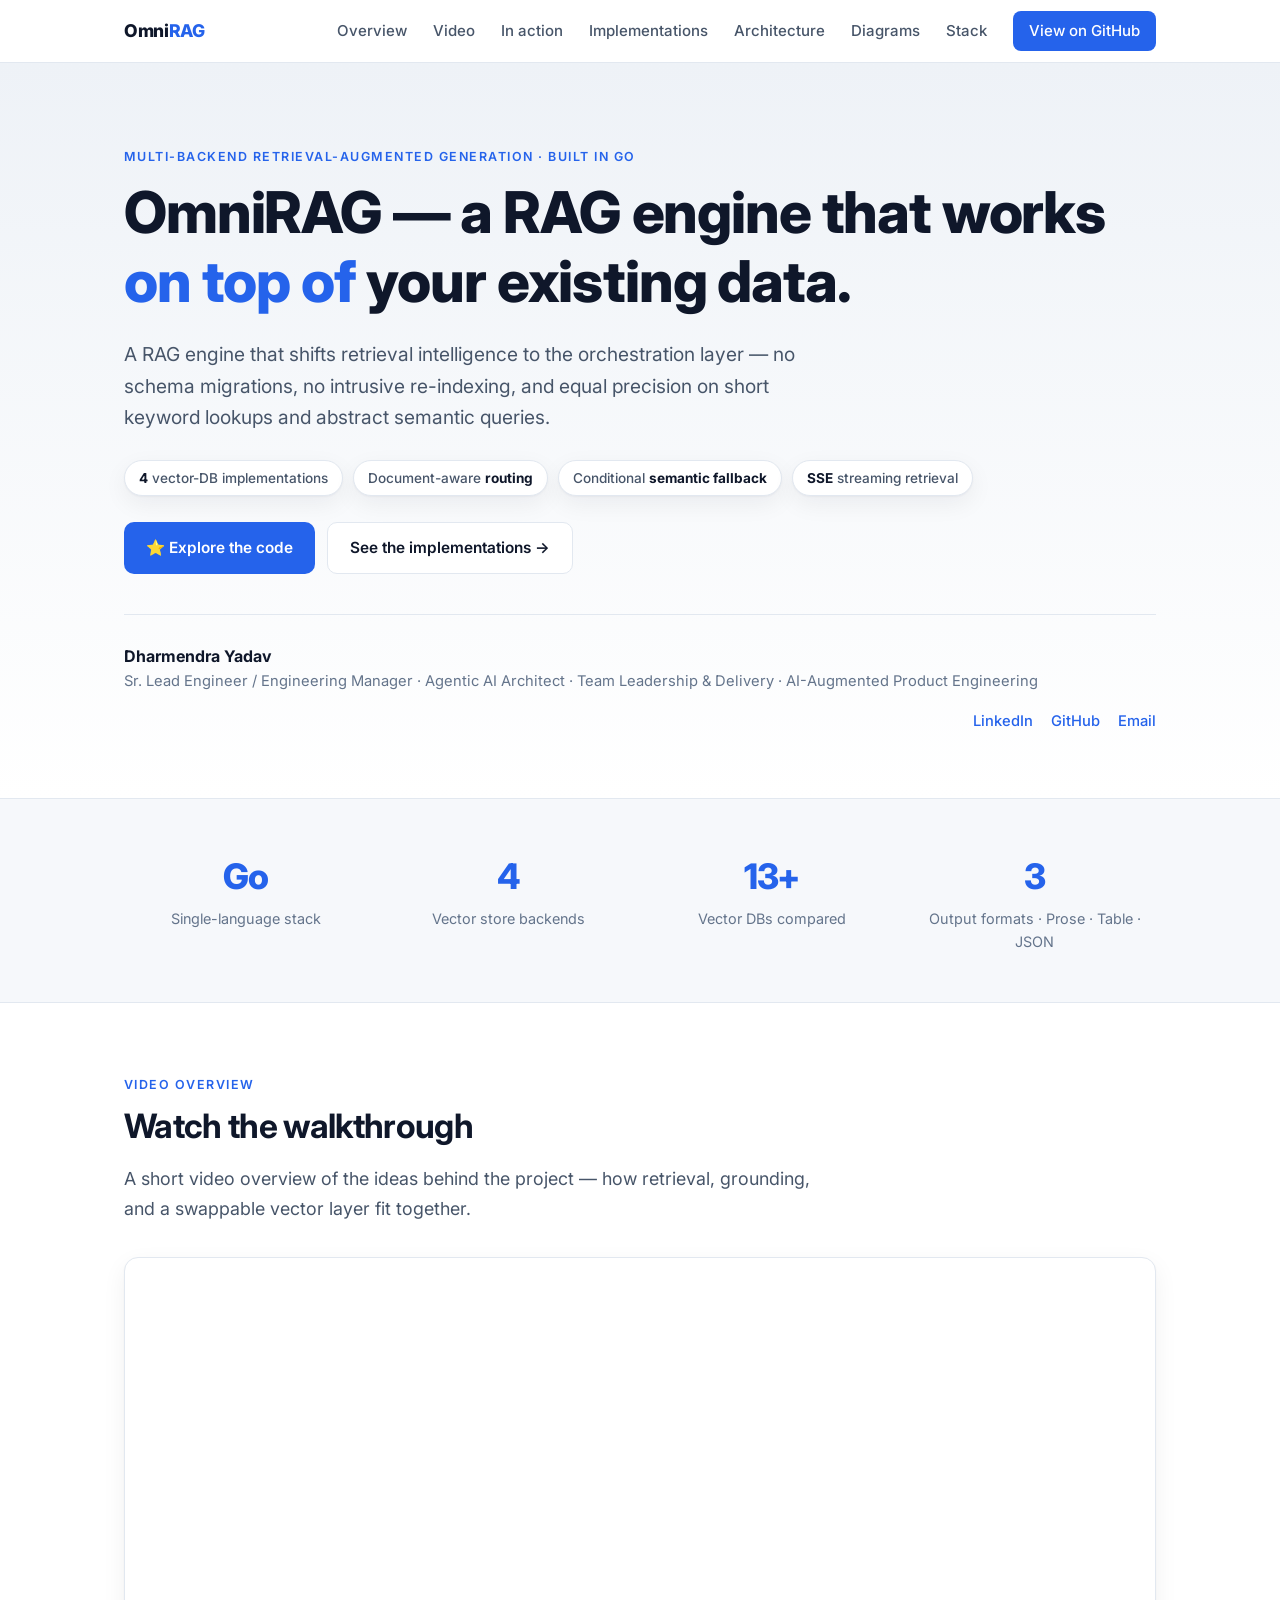
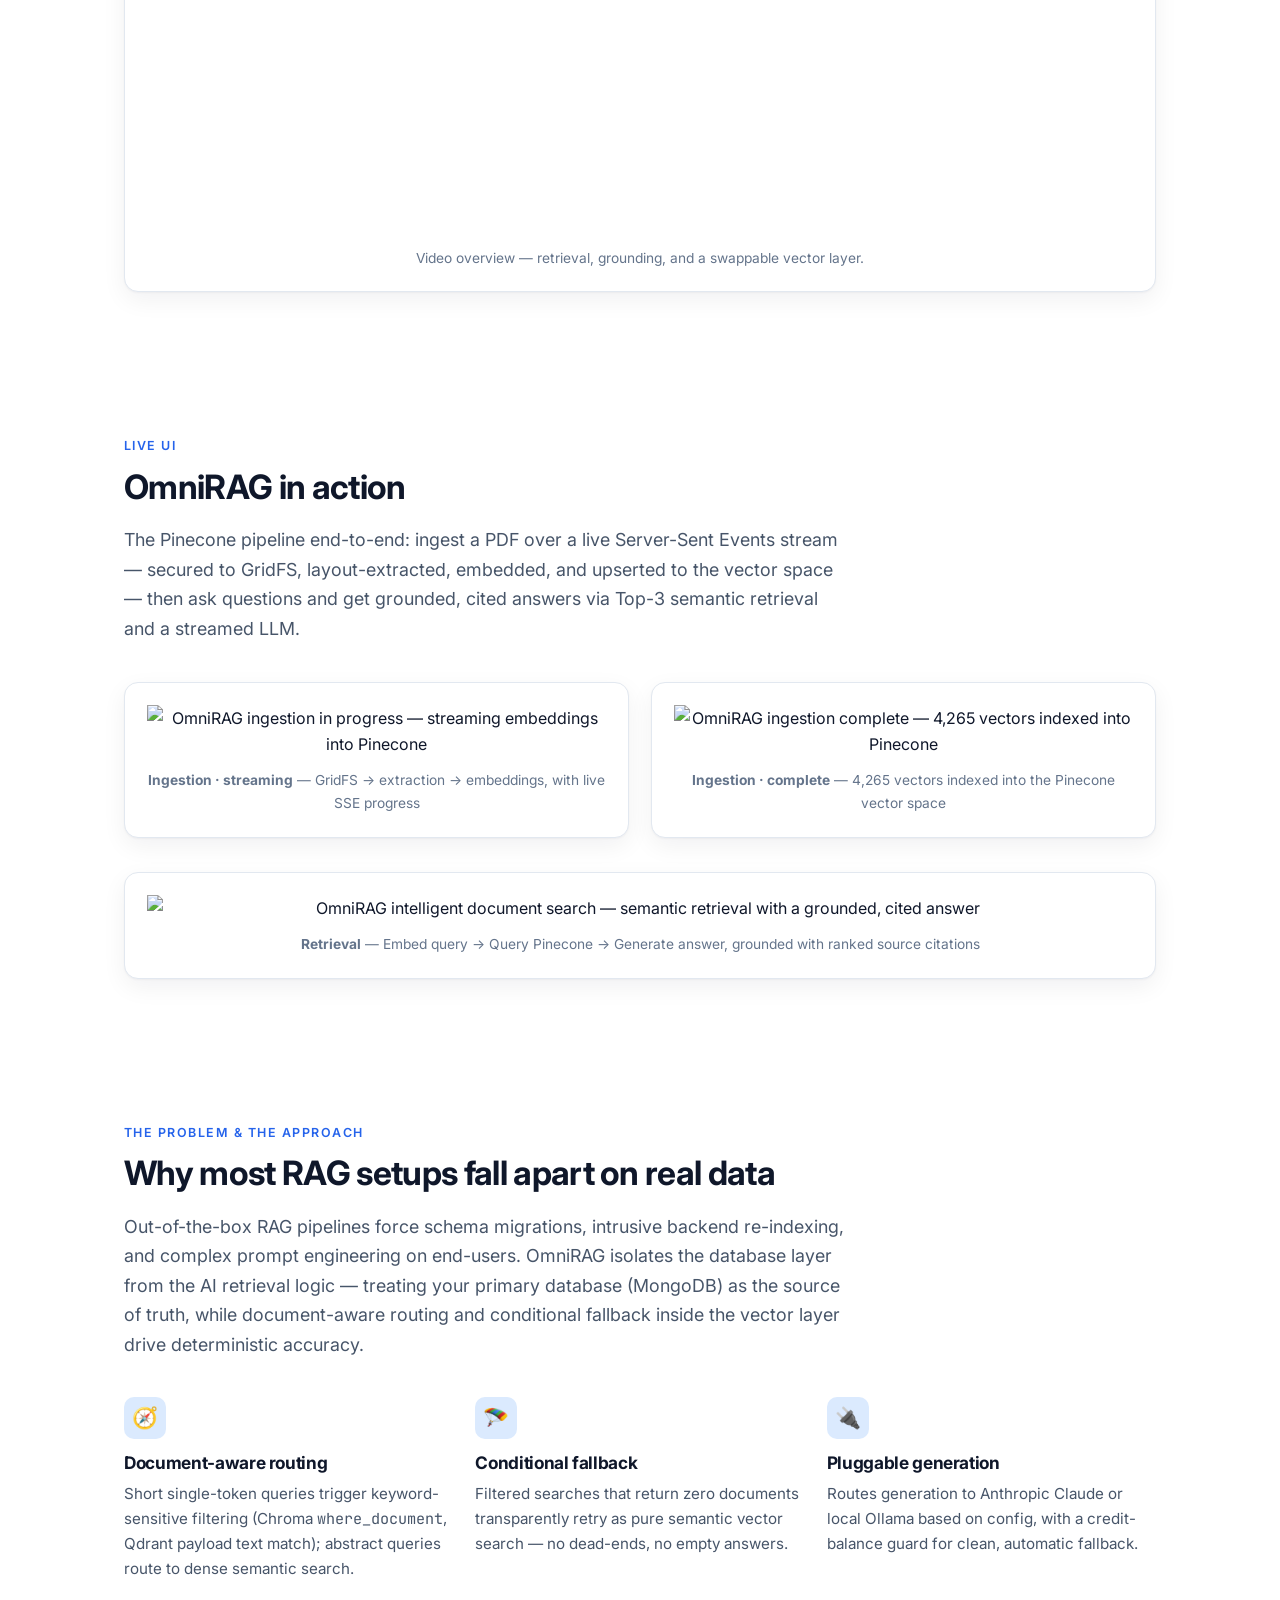
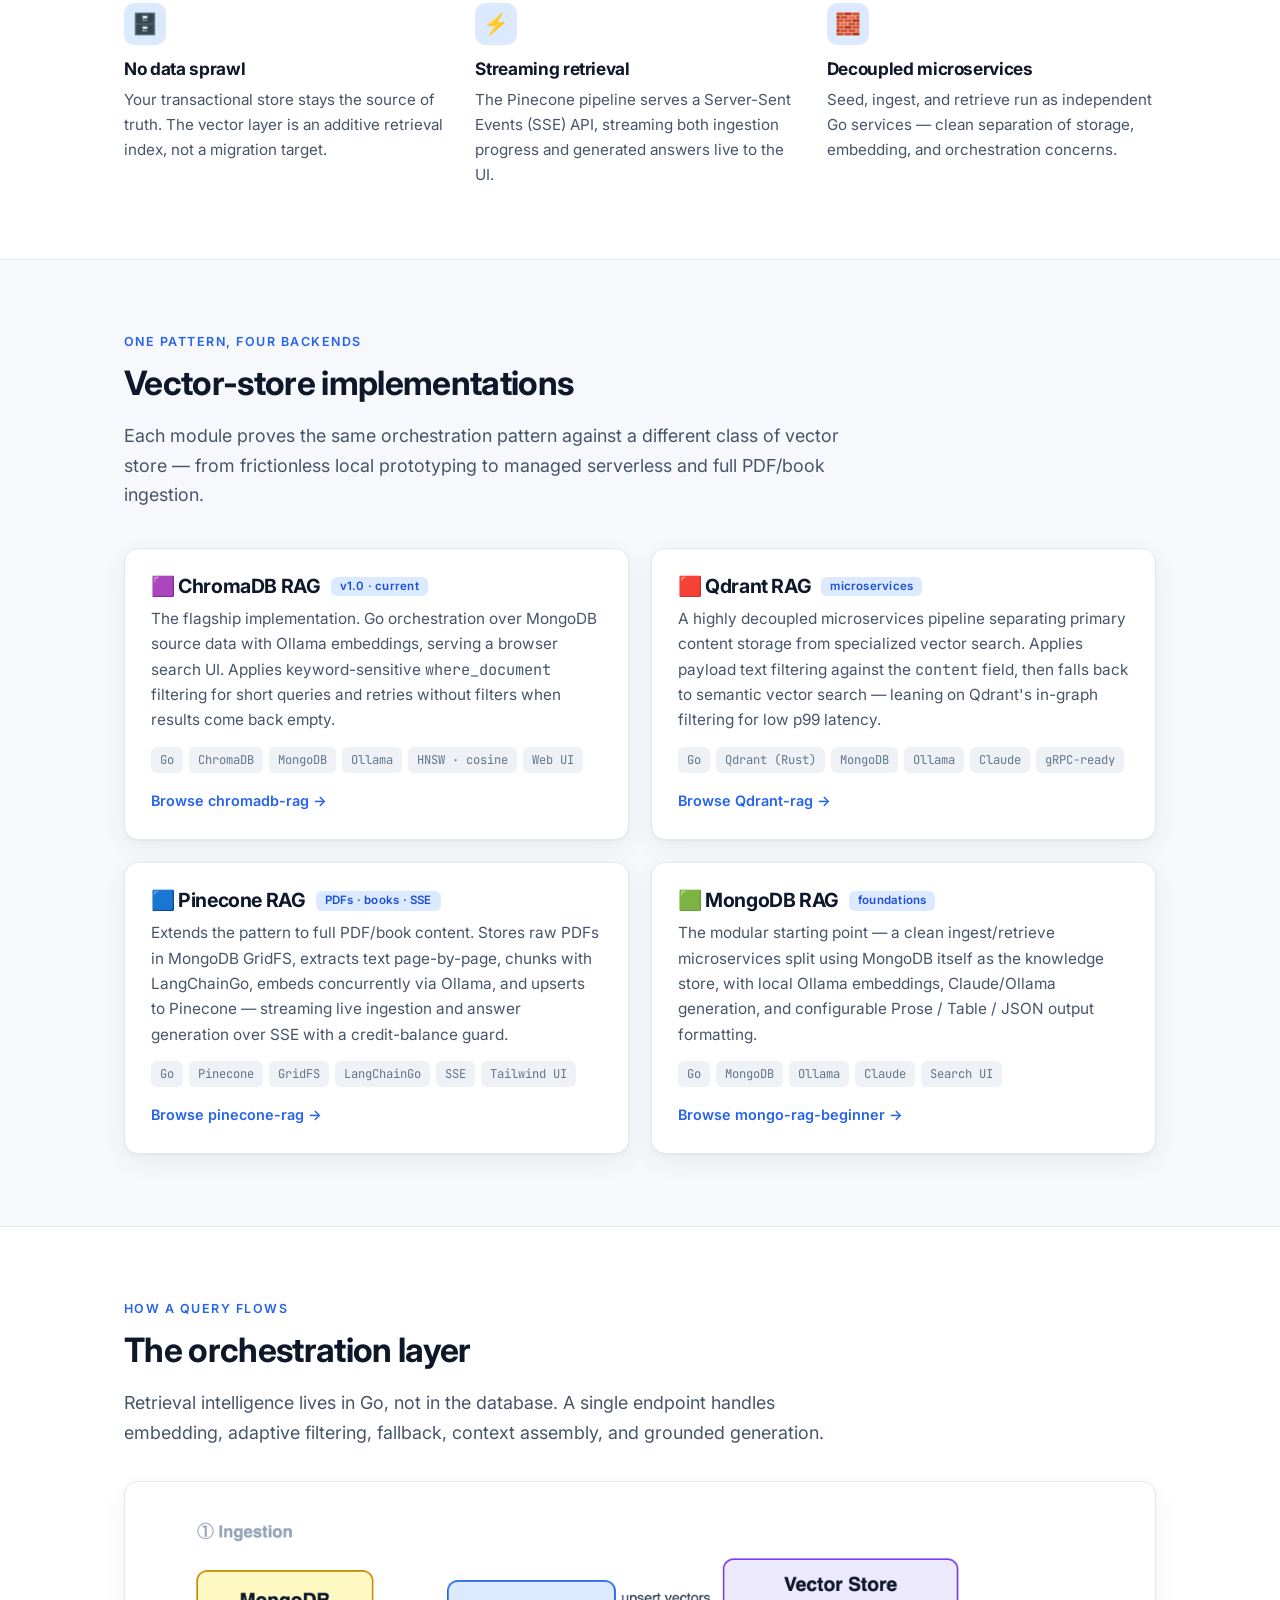
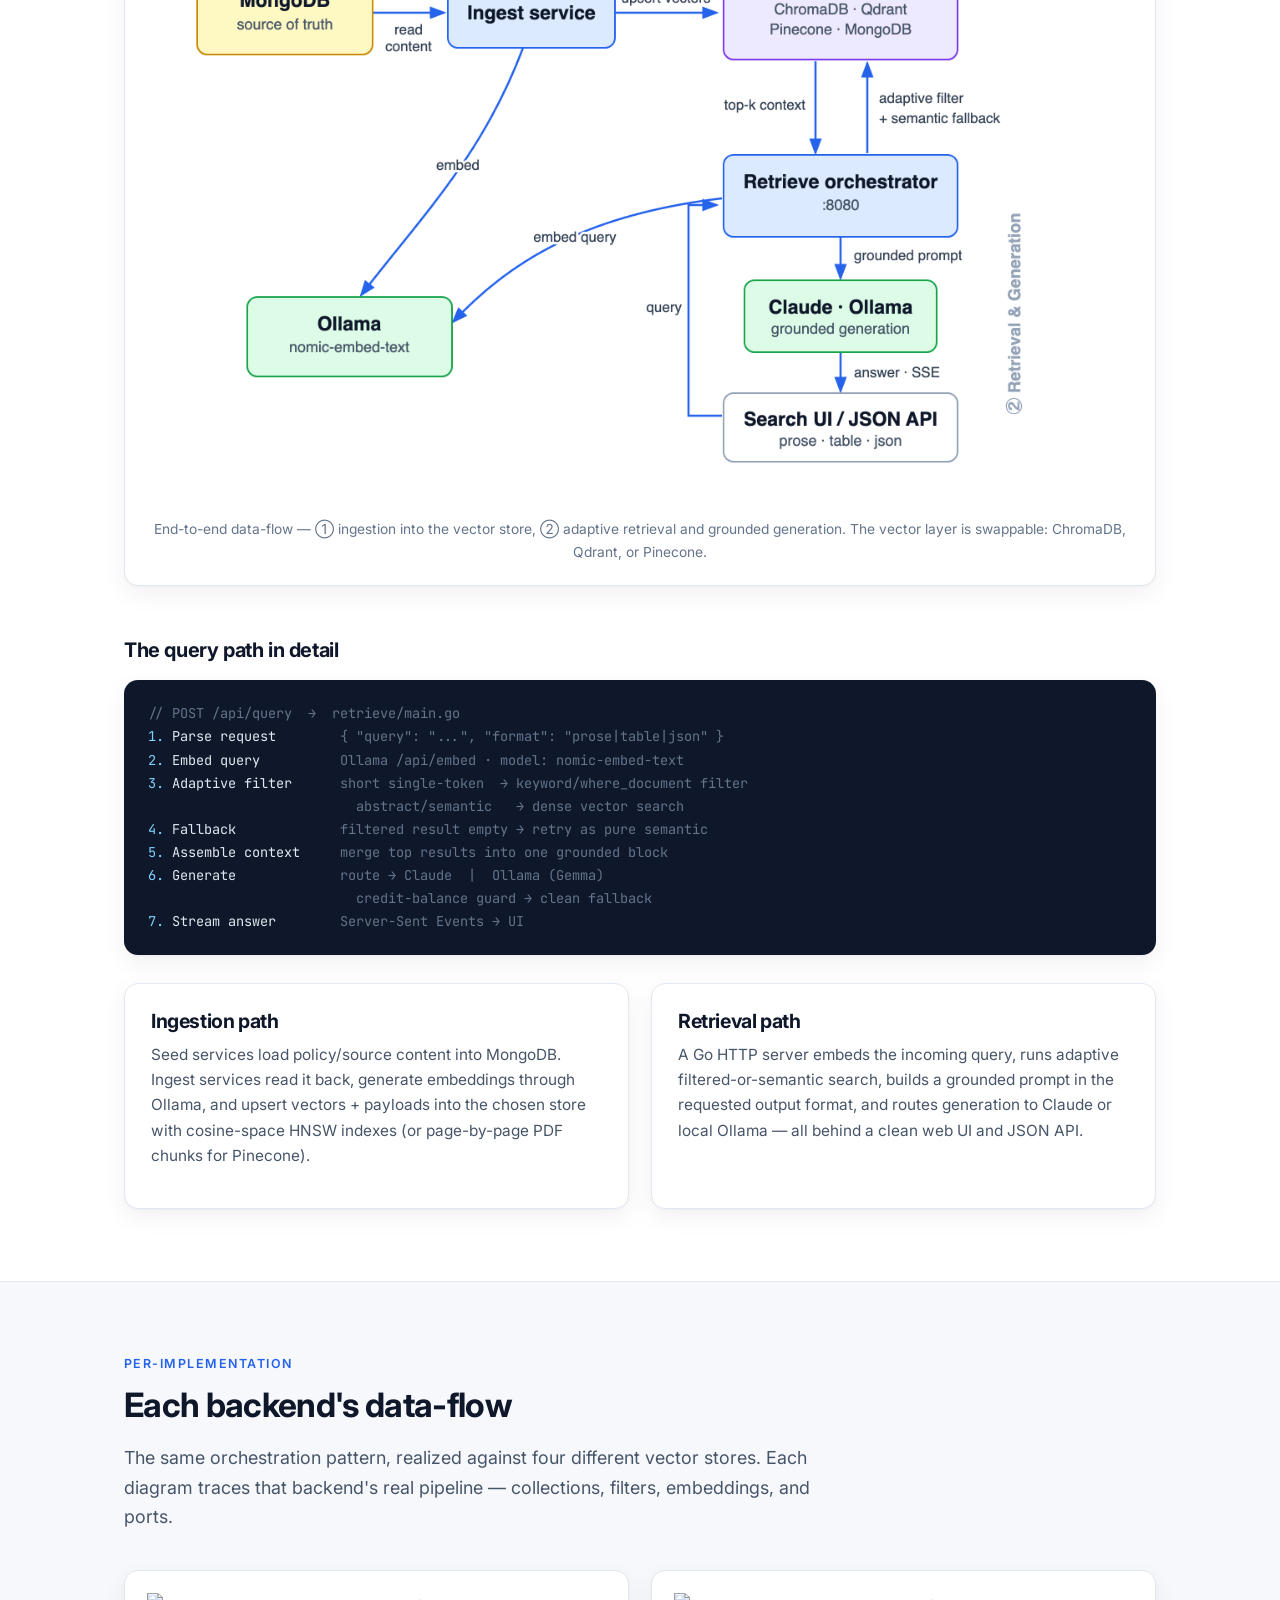
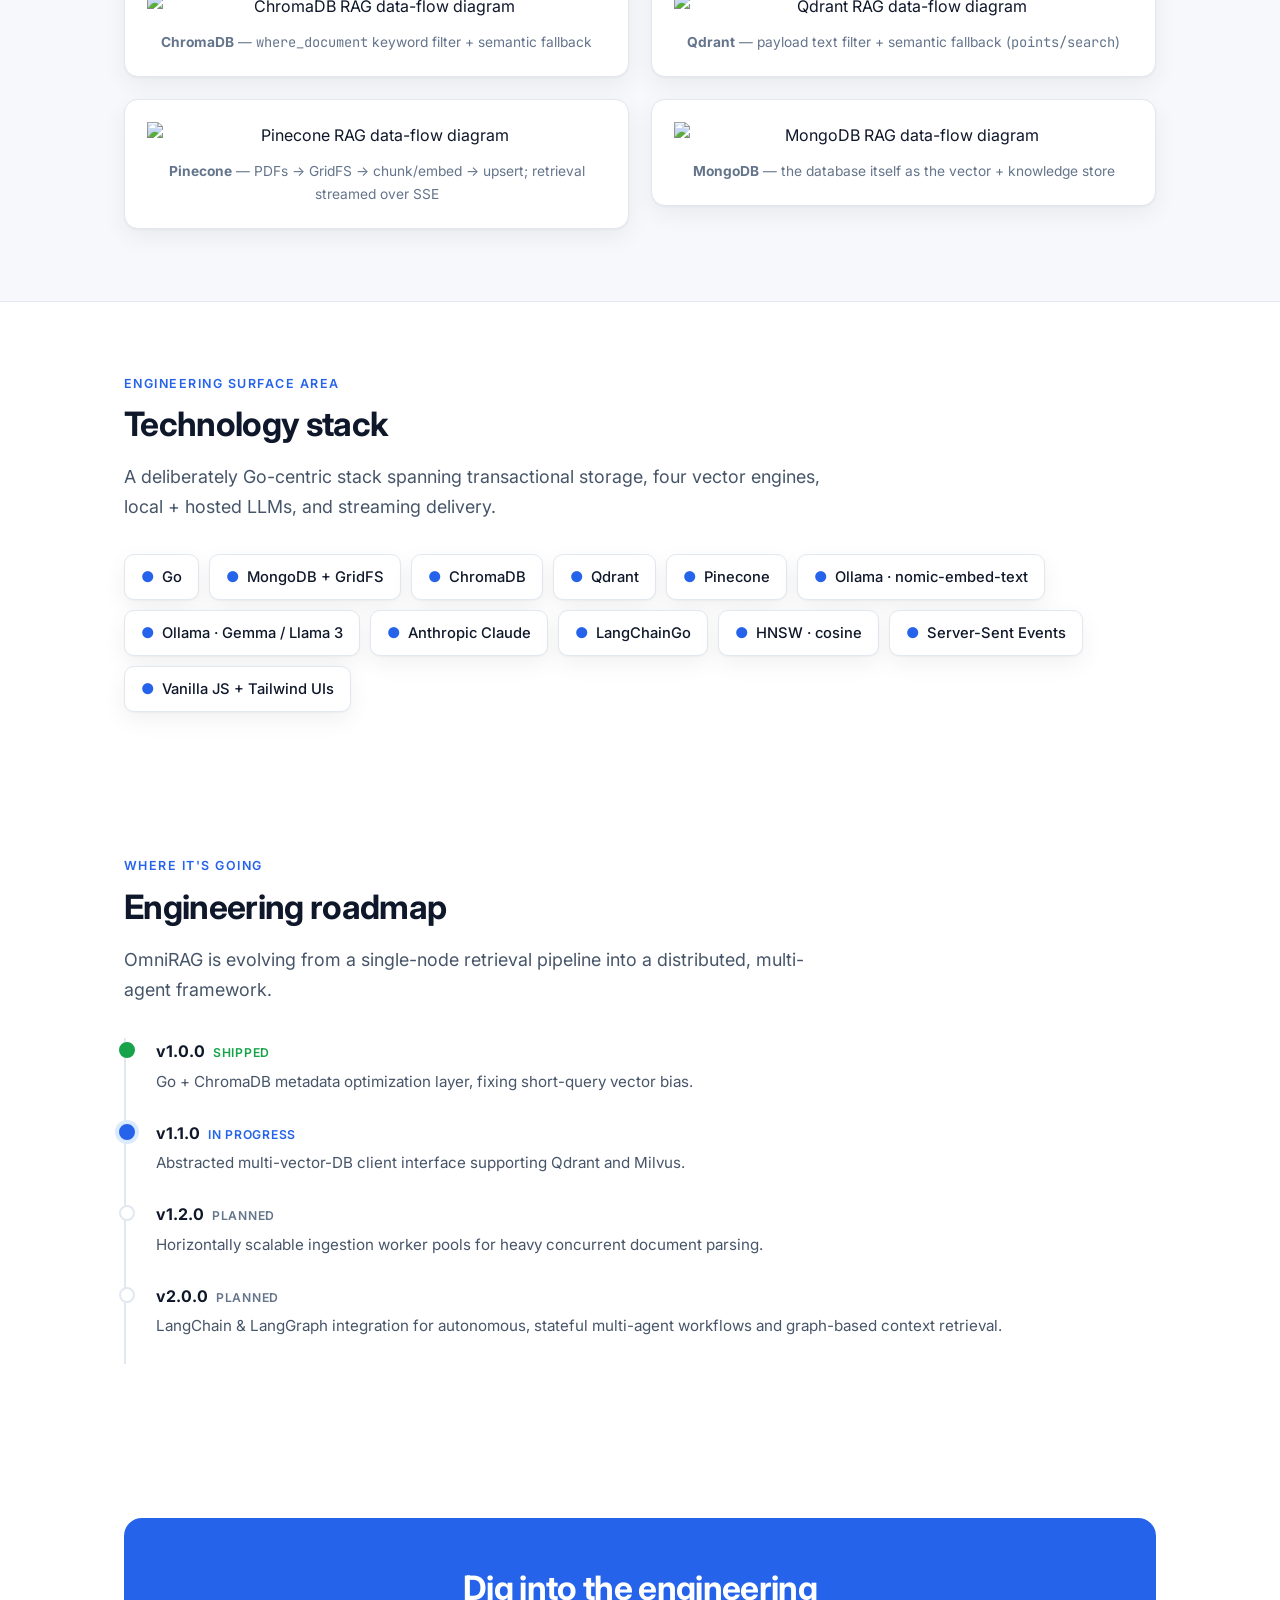
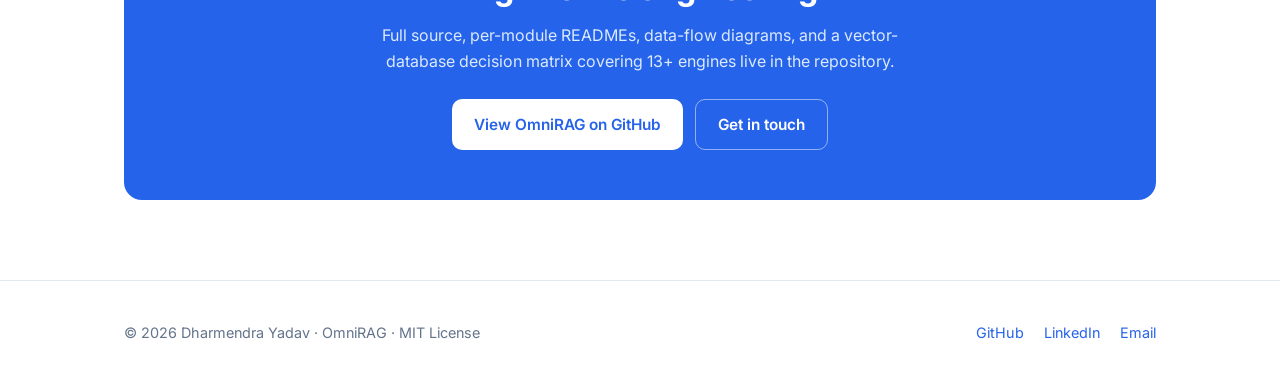
==== docs/index.html @ c5ba296a "Add gallery navigation (arrows + prev/next) to the lightbox" ====
<!DOCTYPE html>
<html lang="en">
<head>
<meta charset="UTF-8" />
<meta name="viewport" content="width=device-width, initial-scale=1.0" />
<title>OmniRAG — Multi-Backend Go RAG Engine</title>
<meta name="description" content="OmniRAG: a Retrieval-Augmented Generation engine in Go. Multi-vector-database orchestration over ChromaDB, Qdrant, Pinecone and MongoDB." />

<!-- Open Graph / social preview -->
<meta property="og:title" content="OmniRAG — Multi-Backend Go RAG Engine" />
<meta property="og:description" content="A multi-vector-DB RAG engine in Go. ChromaDB · Qdrant · Pinecone · MongoDB · Ollama · Claude." />
<meta property="og:type" content="website" />
<meta property="og:url" content="https://dharmendrra.github.io/Omni-RAG/" />
<meta property="og:image" content="https://dharmendrra.github.io/Omni-RAG/og-cover.png" />
<meta property="og:image:width" content="2400" />
<meta property="og:image:height" content="1260" />
<meta property="og:image:alt" content="OmniRAG end-to-end data-flow diagram — ingestion into a swappable vector store, then adaptive retrieval and grounded generation." />
<meta name="twitter:card" content="summary_large_image" />
<meta name="twitter:title" content="OmniRAG — Multi-Backend Go RAG Engine" />
<meta name="twitter:description" content="A multi-vector-DB RAG engine in Go. ChromaDB · Qdrant · Pinecone · MongoDB · Ollama · Claude." />
<meta name="twitter:image" content="https://dharmendrra.github.io/Omni-RAG/og-cover.png" />

<link rel="preconnect" href="https://fonts.googleapis.com" />
<link rel="preconnect" href="https://fonts.gstatic.com" crossorigin />
<link href="https://fonts.googleapis.com/css2?family=Inter:wght@400;500;600;700;800&family=JetBrains+Mono:wght@400;500&display=swap" rel="stylesheet" />

<style>
  :root {
    --bg: #ffffff;
    --bg-alt: #f6f8fb;
    --bg-soft: #eef2f7;
    --text: #0f172a;
    --text-muted: #475569;
    --text-faint: #64748b;
    --border: #e2e8f0;
    --accent: #2563eb;
    --accent-dark: #1d4ed8;
    --accent-soft: #dbeafe;
    --green: #16a34a;
    --radius: 14px;
    --shadow: 0 1px 2px rgba(15,23,42,.04), 0 8px 24px rgba(15,23,42,.06);
    --maxw: 1080px;
  }

  * { box-sizing: border-box; }
  html { scroll-behavior: smooth; }
  body {
    margin: 0;
    font-family: 'Inter', -apple-system, BlinkMacSystemFont, 'Segoe UI', sans-serif;
    color: var(--text);
    background: var(--bg);
    line-height: 1.65;
    -webkit-font-smoothing: antialiased;
  }
  a { color: var(--accent); text-decoration: none; }
  a:hover { text-decoration: underline; }
  code, .mono { font-family: 'JetBrains Mono', ui-monospace, monospace; }

  .wrap { max-width: var(--maxw); margin: 0 auto; padding: 0 24px; }
  section { padding: 72px 0; }
  .section-alt { background: var(--bg-alt); border-top: 1px solid var(--border); border-bottom: 1px solid var(--border); }

  h1, h2, h3 { line-height: 1.2; letter-spacing: -0.02em; margin: 0 0 .4em; }
  h2 { font-size: clamp(1.6rem, 3vw, 2.1rem); font-weight: 700; }
  .eyebrow { text-transform: uppercase; letter-spacing: .12em; font-size: .78rem; font-weight: 600; color: var(--accent); margin-bottom: 10px; }
  .lead { font-size: 1.12rem; color: var(--text-muted); max-width: 720px; }

  /* ---------- Nav ---------- */
  header.nav {
    position: sticky; top: 0; z-index: 50;
    background: rgba(255,255,255,.82);
    backdrop-filter: saturate(180%) blur(12px);
    border-bottom: 1px solid var(--border);
  }
  .nav-inner { display: flex; align-items: center; justify-content: space-between; height: 62px; }
  .brand { font-weight: 800; font-size: 1.1rem; letter-spacing: -0.02em; }
  .brand span { color: var(--accent); }
  .nav-links { display: flex; gap: 26px; align-items: center; }
  .nav-links a { color: var(--text-muted); font-weight: 500; font-size: .94rem; }
  .nav-links a:hover { color: var(--accent); text-decoration: none; }
  .nav-cta { background: var(--accent); color: #fff !important; padding: 8px 16px; border-radius: 8px; font-weight: 600; }
  .nav-cta:hover { background: var(--accent-dark); text-decoration: none; }
  @media (max-width: 720px) { .nav-links a:not(.nav-cta) { display: none; } }

  /* ---------- Hero ---------- */
  .hero { padding: 84px 0 64px; background: linear-gradient(180deg, var(--bg-soft) 0%, var(--bg) 100%); }
  .hero h1 { font-size: clamp(2.3rem, 6vw, 3.6rem); font-weight: 800; }
  .hero h1 .accent { color: var(--accent); }
  .hero .tagline { font-size: 1.2rem; color: var(--text-muted); max-width: 700px; margin-top: 8px; }
  .hero-badges { display: flex; flex-wrap: wrap; gap: 10px; margin: 26px 0; }
  .pill { background: #fff; border: 1px solid var(--border); padding: 6px 14px; border-radius: 999px; font-size: .85rem; font-weight: 500; color: var(--text-muted); box-shadow: var(--shadow); }
  .pill strong { color: var(--text); }
  .hero-cta { display: flex; flex-wrap: wrap; gap: 12px; margin-top: 6px; }
  .btn { display: inline-flex; align-items: center; gap: 8px; padding: 12px 22px; border-radius: 10px; font-weight: 600; font-size: .96rem; transition: .15s; }
  .btn-primary { background: var(--accent); color: #fff; }
  .btn-primary:hover { background: var(--accent-dark); text-decoration: none; }
  .btn-ghost { background: #fff; color: var(--text); border: 1px solid var(--border); }
  .btn-ghost:hover { border-color: var(--accent); color: var(--accent); text-decoration: none; }

  /* ---------- Author strip ---------- */
  .author { display: flex; flex-wrap: wrap; align-items: center; gap: 16px; margin-top: 40px; padding-top: 28px; border-top: 1px solid var(--border); }
  .author .who { font-weight: 700; }
  .author .role { color: var(--text-faint); font-size: .92rem; }
  .author-links { display: flex; gap: 18px; margin-left: auto; }
  .author-links a { font-weight: 500; font-size: .92rem; }
  .ph { background: #fef9c3; border: 1px dashed #ca8a04; color: #854d0e; padding: 0 6px; border-radius: 5px; font-size: .82em; }

  /* ---------- Stats ---------- */
  .stats { display: grid; grid-template-columns: repeat(4, 1fr); gap: 20px; }
  @media (max-width: 720px) { .stats { grid-template-columns: repeat(2, 1fr); } }
  .stat { text-align: center; }
  .stat .num { font-size: 2.2rem; font-weight: 800; color: var(--accent); letter-spacing: -0.03em; }
  .stat .label { color: var(--text-faint); font-size: .9rem; margin-top: 2px; }

  /* ---------- Cards grid ---------- */
  .grid { display: grid; gap: 22px; margin-top: 38px; }
  .grid-2 { grid-template-columns: repeat(2, 1fr); }
  @media (max-width: 760px) { .grid-2 { grid-template-columns: 1fr; } }
  .card { background: #fff; border: 1px solid var(--border); border-radius: var(--radius); padding: 26px; box-shadow: var(--shadow); transition: .18s; }
  .card:hover { transform: translateY(-3px); border-color: #cbd5e1; box-shadow: 0 10px 30px rgba(15,23,42,.10); }
  .card h3 { font-size: 1.22rem; display: flex; align-items: center; gap: 10px; }
  .card .badge { font-size: .72rem; font-weight: 600; padding: 3px 9px; border-radius: 6px; background: var(--accent-soft); color: var(--accent-dark); letter-spacing: .02em; }
  .card p { color: var(--text-muted); font-size: .96rem; margin: 0 0 14px; }
  .tags { display: flex; flex-wrap: wrap; gap: 6px; }
  .tag { font-size: .76rem; font-family: 'JetBrains Mono', monospace; background: var(--bg-soft); color: var(--text-faint); padding: 3px 9px; border-radius: 6px; }
  .card .more { display: inline-block; margin-top: 16px; font-weight: 600; font-size: .9rem; }

  /* ---------- Feature list ---------- */
  .features { display: grid; grid-template-columns: repeat(3, 1fr); gap: 22px; margin-top: 38px; }
  @media (max-width: 860px) { .features { grid-template-columns: 1fr; } }
  .feature h3 { font-size: 1.08rem; }
  .feature .ic { width: 42px; height: 42px; border-radius: 10px; background: var(--accent-soft); color: var(--accent-dark); display: grid; place-items: center; font-size: 1.3rem; margin-bottom: 14px; }
  .feature p { color: var(--text-muted); font-size: .95rem; margin: 0; }

  /* ---------- Code block ---------- */
  pre { background: #0f172a; color: #e2e8f0; border-radius: var(--radius); padding: 22px 24px; overflow-x: auto; font-family: 'JetBrains Mono', monospace; font-size: .85rem; line-height: 1.7; box-shadow: var(--shadow); }
  pre .c { color: #64748b; }
  pre .k { color: #7dd3fc; }
  pre .s { color: #86efac; }

  /* ---------- Figure / diagram ---------- */
  .figure { margin: 34px 0 0; }
  .figure-frame { background: #fff; border: 1px solid var(--border); border-radius: var(--radius); padding: 22px; box-shadow: var(--shadow); text-align: center; }
  .figure img { max-width: 100%; height: auto; display: block; margin: 0 auto; }
  .figure figcaption { color: var(--text-faint); font-size: .86rem; margin-top: 12px; }
  .sub { font-size: 1.25rem; font-weight: 700; margin: 52px 0 0; letter-spacing: -0.02em; }

  /* ---------- Stack ---------- */
  .stack { display: flex; flex-wrap: wrap; gap: 10px; margin-top: 32px; }
  .chip { background: #fff; border: 1px solid var(--border); border-radius: 10px; padding: 10px 16px; font-weight: 500; font-size: .92rem; display: flex; align-items: center; gap: 8px; box-shadow: var(--shadow); }
  .chip b { color: var(--accent); }

  /* ---------- Roadmap ---------- */
  .roadmap { margin-top: 34px; border-left: 2px solid var(--border); padding-left: 0; }
  .rm-item { position: relative; padding: 0 0 26px 30px; }
  .rm-item::before { content: ''; position: absolute; left: -7px; top: 4px; width: 12px; height: 12px; border-radius: 50%; background: #fff; border: 2px solid var(--border); }
  .rm-item.done::before { background: var(--green); border-color: var(--green); }
  .rm-item.active::before { background: var(--accent); border-color: var(--accent); box-shadow: 0 0 0 4px var(--accent-soft); }
  .rm-item .ver { font-weight: 700; }
  .rm-item .st { font-size: .76rem; font-weight: 600; text-transform: uppercase; letter-spacing: .06em; margin-left: 8px; }
  .rm-item.done .st { color: var(--green); }
  .rm-item.active .st { color: var(--accent); }
  .rm-item.todo .st { color: var(--text-faint); }
  .rm-item p { color: var(--text-muted); font-size: .95rem; margin: 4px 0 0; }

  /* ---------- CTA band ---------- */
  .band { background: var(--accent); color: #fff; border-radius: 18px; padding: 50px 40px; text-align: center; margin-top: 10px; }
  .band h2 { color: #fff; }
  .band p { color: #dbeafe; max-width: 560px; margin: 0 auto 24px; }
  .band .btn-white { background: #fff; color: var(--accent); }
  .band .btn-white:hover { background: #f1f5f9; text-decoration: none; }
  .band .btn-outline { border: 1px solid rgba(255,255,255,.5); color: #fff; }
  .band .btn-outline:hover { background: rgba(255,255,255,.12); text-decoration: none; }

  /* ---------- Footer ---------- */
  footer { padding: 40px 0; border-top: 1px solid var(--border); color: var(--text-faint); font-size: .9rem; }
  .foot-inner { display: flex; flex-wrap: wrap; gap: 14px; justify-content: space-between; align-items: center; }
  .foot-links { display: flex; gap: 20px; }

  /* Image lightbox */
  .zoomable { cursor: zoom-in; }
  .lightbox { position: fixed; inset: 0; z-index: 1000; display: none; align-items: center; justify-content: center; padding: 24px; background: rgba(10,12,16,0.92); -webkit-backdrop-filter: blur(4px); backdrop-filter: blur(4px); touch-action: none; }
  .lightbox.is-open { display: flex; }
  .lightbox__img { max-width: 95vw; max-height: 90vh; object-fit: contain; border-radius: 8px; box-shadow: 0 24px 70px rgba(0,0,0,0.55); transform-origin: center center; touch-action: none; cursor: grab; will-change: transform; user-select: none; -webkit-user-drag: none; }
  .lightbox__close { position: fixed; top: 18px; right: 22px; width: 44px; height: 44px; border-radius: 50%; border: none; background: rgba(255,255,255,0.14); color: #fff; font-size: 28px; line-height: 1; cursor: pointer; display: flex; align-items: center; justify-content: center; transition: background 0.15s ease, transform 0.15s ease; }
  .lightbox__close:hover { background: rgba(255,255,255,0.28); transform: scale(1.05); }
  .lightbox__nav { position: fixed; top: 50%; transform: translateY(-50%); width: 48px; height: 48px; border-radius: 50%; border: none; background: rgba(255,255,255,0.14); color: #fff; display: flex; align-items: center; justify-content: center; cursor: pointer; transition: background 0.15s ease; z-index: 1; }
  .lightbox__nav:hover { background: rgba(255,255,255,0.28); }
  .lightbox__nav--prev { left: 22px; }
  .lightbox__nav--next { right: 22px; }
  @media (max-width: 600px) { .lightbox__nav { width: 40px; height: 40px; } .lightbox__nav--prev { left: 10px; } .lightbox__nav--next { right: 10px; } }
  .lightbox__hint { position: fixed; bottom: 18px; left: 50%; transform: translateX(-50%); color: rgba(255,255,255,0.6); font-size: 0.78rem; letter-spacing: 0.02em; pointer-events: none; text-align: center; padding: 0 16px; }
</style>
</head>
<body>

<!-- ===================== NAV ===================== -->
<header class="nav">
  <div class="wrap nav-inner">
    <div class="brand">Omni<span>RAG</span></div>
    <nav class="nav-links">
      <a href="#overview">Overview</a>
      <a href="#video">Video</a>
      <a href="#in-action">In action</a>
      <a href="#implementations">Implementations</a>
      <a href="#architecture">Architecture</a>
      <a href="#diagrams">Diagrams</a>
      <a href="#stack">Stack</a>
      <a class="nav-cta" href="https://github.com/dharmendrra/Omni-RAG" target="_blank" rel="noopener">View on GitHub</a>
    </nav>
  </div>
</header>

<!-- ===================== HERO ===================== -->
<section class="hero">
  <div class="wrap">
    <div class="eyebrow">Multi-Backend Retrieval-Augmented Generation · Built in Go</div>
    <h1>OmniRAG — a RAG engine that works <span class="accent">on top of</span> your existing data.</h1>
    <p class="tagline">A RAG engine that shifts retrieval intelligence to the orchestration layer — no schema migrations, no intrusive re-indexing, and equal precision on short keyword lookups and abstract semantic queries.</p>

    <div class="hero-badges">
      <span class="pill"><strong>4</strong>&nbsp;vector-DB implementations</span>
      <span class="pill">Document-aware <strong>routing</strong></span>
      <span class="pill">Conditional <strong>semantic fallback</strong></span>
      <span class="pill"><strong>SSE</strong> streaming retrieval</span>
    </div>

    <div class="hero-cta">
      <a class="btn btn-primary" href="https://github.com/dharmendrra/Omni-RAG" target="_blank" rel="noopener">⭐ Explore the code</a>
      <a class="btn btn-ghost" href="#implementations">See the implementations →</a>
    </div>

    <div class="author">
      <div>
        <div class="who">Dharmendra Yadav</div>
        <div class="role">Sr. Lead Engineer / Engineering Manager · Agentic AI Architect · Team Leadership &amp; Delivery · AI-Augmented Product Engineering</div>
      </div>
      <div class="author-links">
        <a href="https://www.linkedin.com/in/dharmendra-yadav-20b9a017/" target="_blank" rel="noopener">LinkedIn</a>
        <a href="https://github.com/dharmendrra" target="_blank" rel="noopener">GitHub</a>
        <a href="mailto:dharmendra.4real@gmail.com">Email</a>
      </div>
    </div>
  </div>
</section>

<!-- ===================== STATS ===================== -->
<section class="section-alt" style="padding:48px 0;">
  <div class="wrap">
    <div class="stats">
      <div class="stat"><div class="num">Go</div><div class="label">Single-language stack</div></div>
      <div class="stat"><div class="num">4</div><div class="label">Vector store backends</div></div>
      <div class="stat"><div class="num">13+</div><div class="label">Vector DBs compared</div></div>
      <div class="stat"><div class="num">3</div><div class="label">Output formats · Prose · Table · JSON</div></div>
    </div>
  </div>
</section>

<!-- ===================== VIDEO ===================== -->
<section id="video">
  <div class="wrap">
    <div class="eyebrow">Video overview</div>
    <h2>Watch the walkthrough</h2>
    <p class="lead">A short video overview of the ideas behind the project — how retrieval, grounding, and a swappable vector layer fit together.</p>

    <figure class="figure">
      <div class="figure-frame">
        <div style="position:relative; width:100%; padding-top:56.25%;">
          <iframe style="position:absolute; inset:0; width:100%; height:100%; border:0; border-radius:8px;"
            src="https://www.youtube.com/embed/4HXoVx1ZZU4"
            title="OmniRAG — video overview"
            loading="lazy"
            allow="accelerometer; autoplay; clipboard-write; encrypted-media; gyroscope; picture-in-picture; web-share"
            referrerpolicy="strict-origin-when-cross-origin"
            allowfullscreen></iframe>
        </div>
        <figcaption>Video overview — retrieval, grounding, and a swappable vector layer.</figcaption>
      </div>
    </figure>
  </div>
</section>

<!-- ===================== IN ACTION ===================== -->
<section id="in-action">
  <div class="wrap">
    <div class="eyebrow">Live UI</div>
    <h2>OmniRAG in action</h2>
    <p class="lead">The Pinecone pipeline end-to-end: ingest a PDF over a live Server-Sent Events stream — secured to GridFS, layout-extracted, embedded, and upserted to the vector space — then ask questions and get grounded, cited answers via Top-3 semantic retrieval and a streamed LLM.</p>

    <div class="grid grid-2">
      <figure class="figure" style="margin-top:0;">
        <div class="figure-frame">
          <img src="screenshots/ingest-running.png" alt="OmniRAG ingestion in progress — streaming embeddings into Pinecone" loading="lazy" />
          <figcaption><strong>Ingestion · streaming</strong> — GridFS → extraction → embeddings, with live SSE progress</figcaption>
        </div>
      </figure>
      <figure class="figure" style="margin-top:0;">
        <div class="figure-frame">
          <img src="screenshots/ingest-complete.png" alt="OmniRAG ingestion complete — 4,265 vectors indexed into Pinecone" loading="lazy" />
          <figcaption><strong>Ingestion · complete</strong> — 4,265 vectors indexed into the Pinecone vector space</figcaption>
        </div>
      </figure>
    </div>

    <figure class="figure">
      <div class="figure-frame">
        <img src="screenshots/retrieval.png" alt="OmniRAG intelligent document search — semantic retrieval with a grounded, cited answer" loading="lazy" />
        <figcaption><strong>Retrieval</strong> — Embed query → Query Pinecone → Generate answer, grounded with ranked source citations</figcaption>
      </div>
    </figure>
  </div>
</section>

<!-- ===================== OVERVIEW ===================== -->
<section id="overview">
  <div class="wrap">
    <div class="eyebrow">The Problem &amp; The Approach</div>
    <h2>Why most RAG setups fall apart on real data</h2>
    <p class="lead">Out-of-the-box RAG pipelines force schema migrations, intrusive backend re-indexing, and complex prompt engineering on end-users. OmniRAG isolates the database layer from the AI retrieval logic — treating your primary database (MongoDB) as the source of truth, while document-aware routing and conditional fallback inside the vector layer drive deterministic accuracy.</p>

    <div class="features">
      <div class="feature">
        <div class="ic">🧭</div>
        <h3>Document-aware routing</h3>
        <p>Short single-token queries trigger keyword-sensitive filtering (Chroma <code>where_document</code>, Qdrant payload text match); abstract queries route to dense semantic search.</p>
      </div>
      <div class="feature">
        <div class="ic">🪂</div>
        <h3>Conditional fallback</h3>
        <p>Filtered searches that return zero documents transparently retry as pure semantic vector search — no dead-ends, no empty answers.</p>
      </div>
      <div class="feature">
        <div class="ic">🔌</div>
        <h3>Pluggable generation</h3>
        <p>Routes generation to Anthropic Claude or local Ollama based on config, with a credit-balance guard for clean, automatic fallback.</p>
      </div>
      <div class="feature">
        <div class="ic">🗄️</div>
        <h3>No data sprawl</h3>
        <p>Your transactional store stays the source of truth. The vector layer is an additive retrieval index, not a migration target.</p>
      </div>
      <div class="feature">
        <div class="ic">⚡</div>
        <h3>Streaming retrieval</h3>
        <p>The Pinecone pipeline serves a Server-Sent Events (SSE) API, streaming both ingestion progress and generated answers live to the UI.</p>
      </div>
      <div class="feature">
        <div class="ic">🧱</div>
        <h3>Decoupled microservices</h3>
        <p>Seed, ingest, and retrieve run as independent Go services — clean separation of storage, embedding, and orchestration concerns.</p>
      </div>
    </div>
  </div>
</section>

<!-- ===================== IMPLEMENTATIONS ===================== -->
<section id="implementations" class="section-alt">
  <div class="wrap">
    <div class="eyebrow">One pattern, four backends</div>
    <h2>Vector-store implementations</h2>
    <p class="lead">Each module proves the same orchestration pattern against a different class of vector store — from frictionless local prototyping to managed serverless and full PDF/book ingestion.</p>

    <div class="grid grid-2">
      <div class="card">
        <h3>🟪 ChromaDB RAG <span class="badge">v1.0 · current</span></h3>
        <p>The flagship implementation. Go orchestration over MongoDB source data with Ollama embeddings, serving a browser search UI. Applies keyword-sensitive <code>where_document</code> filtering for short queries and retries without filters when results come back empty.</p>
        <div class="tags">
          <span class="tag">Go</span><span class="tag">ChromaDB</span><span class="tag">MongoDB</span><span class="tag">Ollama</span><span class="tag">HNSW · cosine</span><span class="tag">Web UI</span>
        </div>
        <a class="more" href="https://github.com/dharmendrra/Omni-RAG/tree/main/chromadb-rag" target="_blank" rel="noopener">Browse chromadb-rag →</a>
      </div>

      <div class="card">
        <h3>🟥 Qdrant RAG <span class="badge">microservices</span></h3>
        <p>A highly decoupled microservices pipeline separating primary content storage from specialized vector search. Applies payload text filtering against the <code>content</code> field, then falls back to semantic vector search — leaning on Qdrant's in-graph filtering for low p99 latency.</p>
        <div class="tags">
          <span class="tag">Go</span><span class="tag">Qdrant (Rust)</span><span class="tag">MongoDB</span><span class="tag">Ollama</span><span class="tag">Claude</span><span class="tag">gRPC-ready</span>
        </div>
        <a class="more" href="https://github.com/dharmendrra/Omni-RAG/tree/main/Qdrant-rag" target="_blank" rel="noopener">Browse Qdrant-rag →</a>
      </div>

      <div class="card">
        <h3>🟦 Pinecone RAG <span class="badge">PDFs · books · SSE</span></h3>
        <p>Extends the pattern to full PDF/book content. Stores raw PDFs in MongoDB GridFS, extracts text page-by-page, chunks with LangChainGo, embeds concurrently via Ollama, and upserts to Pinecone — streaming live ingestion and answer generation over SSE with a credit-balance guard.</p>
        <div class="tags">
          <span class="tag">Go</span><span class="tag">Pinecone</span><span class="tag">GridFS</span><span class="tag">LangChainGo</span><span class="tag">SSE</span><span class="tag">Tailwind UI</span>
        </div>
        <a class="more" href="https://github.com/dharmendrra/Omni-RAG/tree/main/pinecone-rag" target="_blank" rel="noopener">Browse pinecone-rag →</a>
      </div>

      <div class="card">
        <h3>🟩 MongoDB RAG <span class="badge">foundations</span></h3>
        <p>The modular starting point — a clean ingest/retrieve microservices split using MongoDB itself as the knowledge store, with local Ollama embeddings, Claude/Ollama generation, and configurable Prose / Table / JSON output formatting.</p>
        <div class="tags">
          <span class="tag">Go</span><span class="tag">MongoDB</span><span class="tag">Ollama</span><span class="tag">Claude</span><span class="tag">Search UI</span>
        </div>
        <a class="more" href="https://github.com/dharmendrra/Omni-RAG/tree/main/mongo-rag-beginner" target="_blank" rel="noopener">Browse mongo-rag-beginner →</a>
      </div>
    </div>
  </div>
</section>

<!-- ===================== ARCHITECTURE ===================== -->
<section id="architecture">
  <div class="wrap">
    <div class="eyebrow">How a query flows</div>
    <h2>The orchestration layer</h2>
    <p class="lead">Retrieval intelligence lives in Go, not in the database. A single endpoint handles embedding, adaptive filtering, fallback, context assembly, and grounded generation.</p>

    <figure class="figure">
      <div class="figure-frame">
        <img src="diagrams/architecture.png" alt="OmniRAG data-flow: MongoDB as source of truth feeds an ingest service that embeds content via Ollama nomic-embed-text and upserts vectors into a vector store (ChromaDB, Qdrant, or Pinecone). On the retrieval side, a search UI/JSON API hits the retrieve orchestrator on port 8080, which embeds the query, runs adaptive keyword filtering with semantic fallback against the vector store, assembles top-k context, and generates an answer via Claude or Ollama streamed back over SSE." />
        <figcaption>End-to-end data-flow — ① ingestion into the vector store, ② adaptive retrieval and grounded generation. The vector layer is swappable: ChromaDB, Qdrant, or Pinecone.</figcaption>
      </div>
    </figure>

    <h3 class="sub">The query path in detail</h3>
    <pre style="margin-top:18px;"><span class="c">// POST /api/query  →  retrieve/main.go</span>
<span class="k">1.</span> Parse request        <span class="c">{ "query": "...", "format": "prose|table|json" }</span>
<span class="k">2.</span> Embed query          <span class="c">Ollama /api/embed · model: nomic-embed-text</span>
<span class="k">3.</span> Adaptive filter      <span class="c">short single-token  → keyword/where_document filter</span>
                          <span class="c">abstract/semantic   → dense vector search</span>
<span class="k">4.</span> Fallback             <span class="c">filtered result empty → retry as pure semantic</span>
<span class="k">5.</span> Assemble context     <span class="c">merge top results into one grounded block</span>
<span class="k">6.</span> Generate             <span class="c">route → Claude  |  Ollama (Gemma)</span>
                          <span class="c">credit-balance guard → clean fallback</span>
<span class="k">7.</span> Stream answer        <span class="c">Server-Sent Events → UI</span></pre>

    <div class="grid grid-2" style="margin-top:28px;">
      <div class="card">
        <h3>Ingestion path</h3>
        <p>Seed services load policy/source content into MongoDB. Ingest services read it back, generate embeddings through Ollama, and upsert vectors + payloads into the chosen store with cosine-space HNSW indexes (or page-by-page PDF chunks for Pinecone).</p>
      </div>
      <div class="card">
        <h3>Retrieval path</h3>
        <p>A Go HTTP server embeds the incoming query, runs adaptive filtered-or-semantic search, builds a grounded prompt in the requested output format, and routes generation to Claude or local Ollama — all behind a clean web UI and JSON API.</p>
      </div>
    </div>
  </div>
</section>

<!-- ===================== DIAGRAMS GALLERY ===================== -->
<section id="diagrams" class="section-alt">
  <div class="wrap">
    <div class="eyebrow">Per-implementation</div>
    <h2>Each backend's data-flow</h2>
    <p class="lead">The same orchestration pattern, realized against four different vector stores. Each diagram traces that backend's real pipeline — collections, filters, embeddings, and ports.</p>

    <div class="grid grid-2">
      <figure class="figure" style="margin-top:0;">
        <div class="figure-frame">
          <img src="diagrams/chromadb.png" alt="ChromaDB RAG data-flow diagram" />
          <figcaption><strong>ChromaDB</strong> — <code>where_document</code> keyword filter + semantic fallback</figcaption>
        </div>
      </figure>
      <figure class="figure" style="margin-top:0;">
        <div class="figure-frame">
          <img src="diagrams/qdrant.png" alt="Qdrant RAG data-flow diagram" />
          <figcaption><strong>Qdrant</strong> — payload text filter + semantic fallback (<code>points/search</code>)</figcaption>
        </div>
      </figure>
      <figure class="figure" style="margin-top:0;">
        <div class="figure-frame">
          <img src="diagrams/pinecone.png" alt="Pinecone RAG data-flow diagram" />
          <figcaption><strong>Pinecone</strong> — PDFs → GridFS → chunk/embed → upsert; retrieval streamed over SSE</figcaption>
        </div>
      </figure>
      <figure class="figure" style="margin-top:0;">
        <div class="figure-frame">
          <img src="diagrams/mongodb.png" alt="MongoDB RAG data-flow diagram" />
          <figcaption><strong>MongoDB</strong> — the database itself as the vector + knowledge store</figcaption>
        </div>
      </figure>
    </div>
  </div>
</section>

<!-- ===================== STACK ===================== -->
<section id="stack">
  <div class="wrap">
    <div class="eyebrow">Engineering surface area</div>
    <h2>Technology stack</h2>
    <p class="lead">A deliberately Go-centric stack spanning transactional storage, four vector engines, local + hosted LLMs, and streaming delivery.</p>
    <div class="stack">
      <span class="chip"><b>●</b> Go</span>
      <span class="chip"><b>●</b> MongoDB + GridFS</span>
      <span class="chip"><b>●</b> ChromaDB</span>
      <span class="chip"><b>●</b> Qdrant</span>
      <span class="chip"><b>●</b> Pinecone</span>
      <span class="chip"><b>●</b> Ollama · nomic-embed-text</span>
      <span class="chip"><b>●</b> Ollama · Gemma / Llama 3</span>
      <span class="chip"><b>●</b> Anthropic Claude</span>
      <span class="chip"><b>●</b> LangChainGo</span>
      <span class="chip"><b>●</b> HNSW · cosine</span>
      <span class="chip"><b>●</b> Server-Sent Events</span>
      <span class="chip"><b>●</b> Vanilla JS + Tailwind UIs</span>
    </div>
  </div>
</section>

<!-- ===================== ROADMAP ===================== -->
<section id="roadmap">
  <div class="wrap">
    <div class="eyebrow">Where it's going</div>
    <h2>Engineering roadmap</h2>
    <p class="lead">OmniRAG is evolving from a single-node retrieval pipeline into a distributed, multi-agent framework.</p>
    <div class="roadmap">
      <div class="rm-item done">
        <span class="ver">v1.0.0</span><span class="st">Shipped</span>
        <p>Go + ChromaDB metadata optimization layer, fixing short-query vector bias.</p>
      </div>
      <div class="rm-item active">
        <span class="ver">v1.1.0</span><span class="st">In progress</span>
        <p>Abstracted multi-vector-DB client interface supporting Qdrant and Milvus.</p>
      </div>
      <div class="rm-item todo">
        <span class="ver">v1.2.0</span><span class="st">Planned</span>
        <p>Horizontally scalable ingestion worker pools for heavy concurrent document parsing.</p>
      </div>
      <div class="rm-item todo">
        <span class="ver">v2.0.0</span><span class="st">Planned</span>
        <p>LangChain &amp; LangGraph integration for autonomous, stateful multi-agent workflows and graph-based context retrieval.</p>
      </div>
    </div>
  </div>
</section>

<!-- ===================== CTA BAND ===================== -->
<section style="padding-bottom:80px;">
  <div class="wrap">
    <div class="band">
      <h2>Dig into the engineering</h2>
      <p>Full source, per-module READMEs, data-flow diagrams, and a vector-database decision matrix covering 13+ engines live in the repository.</p>
      <div class="hero-cta" style="justify-content:center;">
        <a class="btn btn-white" href="https://github.com/dharmendrra/Omni-RAG" target="_blank" rel="noopener">View OmniRAG on GitHub</a>
        <a class="btn btn-outline" href="mailto:dharmendra.4real@gmail.com">Get in touch</a>
      </div>
    </div>
  </div>
</section>

<!-- ===================== FOOTER ===================== -->
<footer>
  <div class="wrap foot-inner">
    <div>© <span id="year"></span> Dharmendra Yadav · OmniRAG · MIT License</div>
    <div class="foot-links">
      <a href="https://github.com/dharmendrra/Omni-RAG" target="_blank" rel="noopener">GitHub</a>
      <a href="https://www.linkedin.com/in/dharmendra-yadav-20b9a017/" target="_blank" rel="noopener">LinkedIn</a>
      <a href="mailto:dharmendra.4real@gmail.com">Email</a>
    </div>
  </div>
</footer>

<script>document.getElementById('year').textContent = new Date().getFullYear();</script>
<script src="lightbox.js"></script>
</body>
</html>
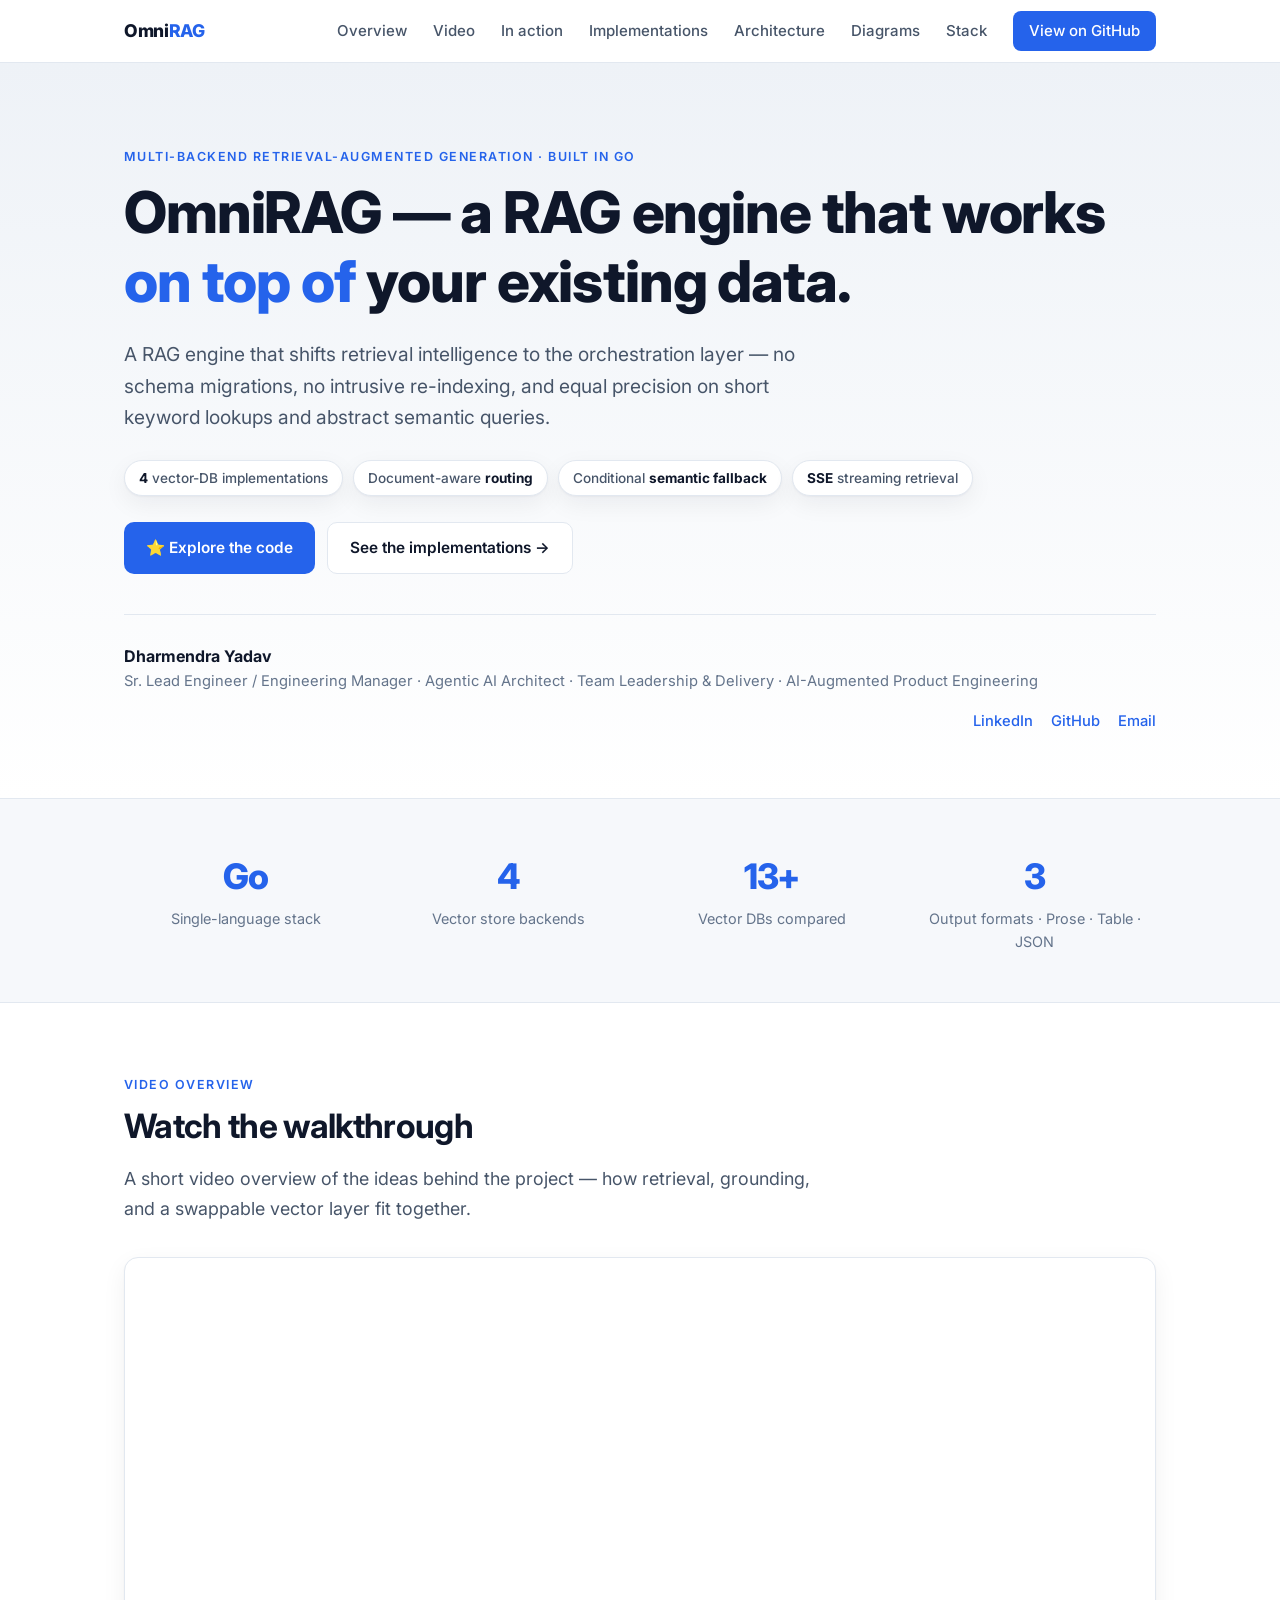
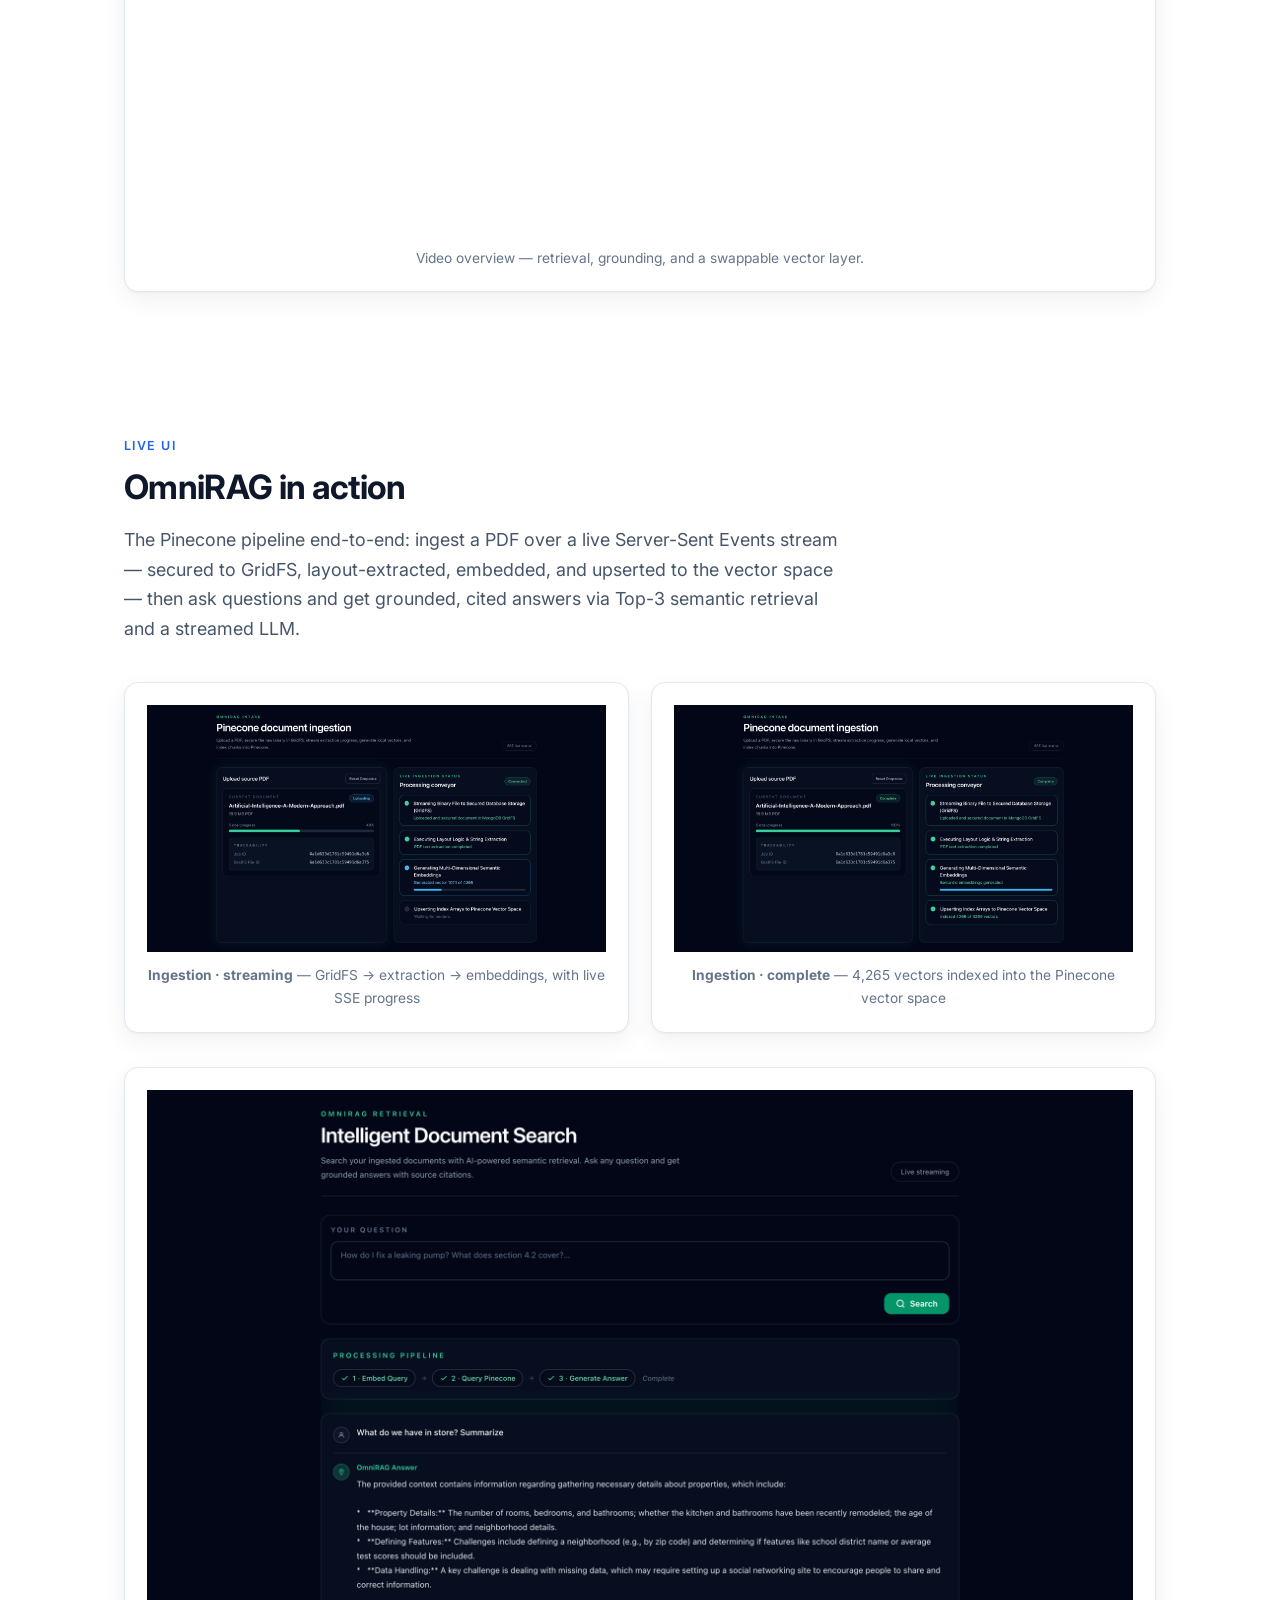
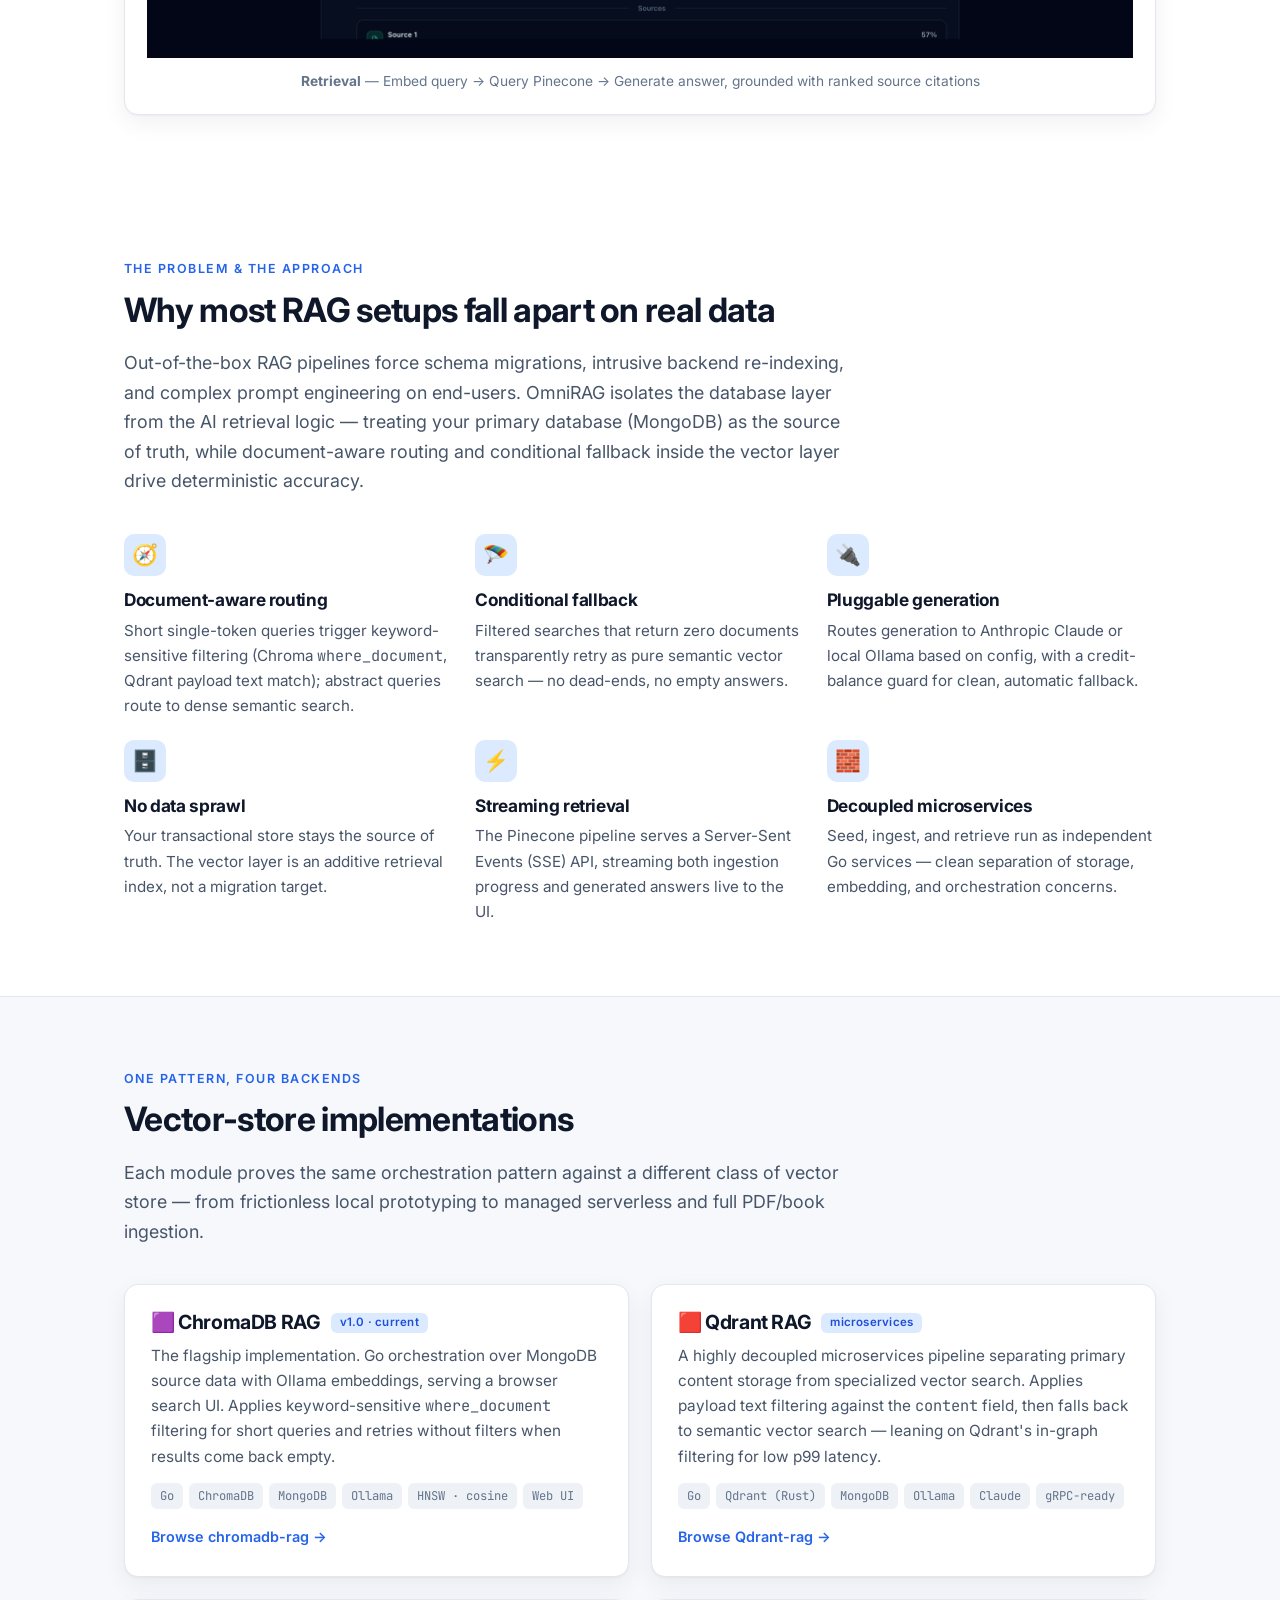
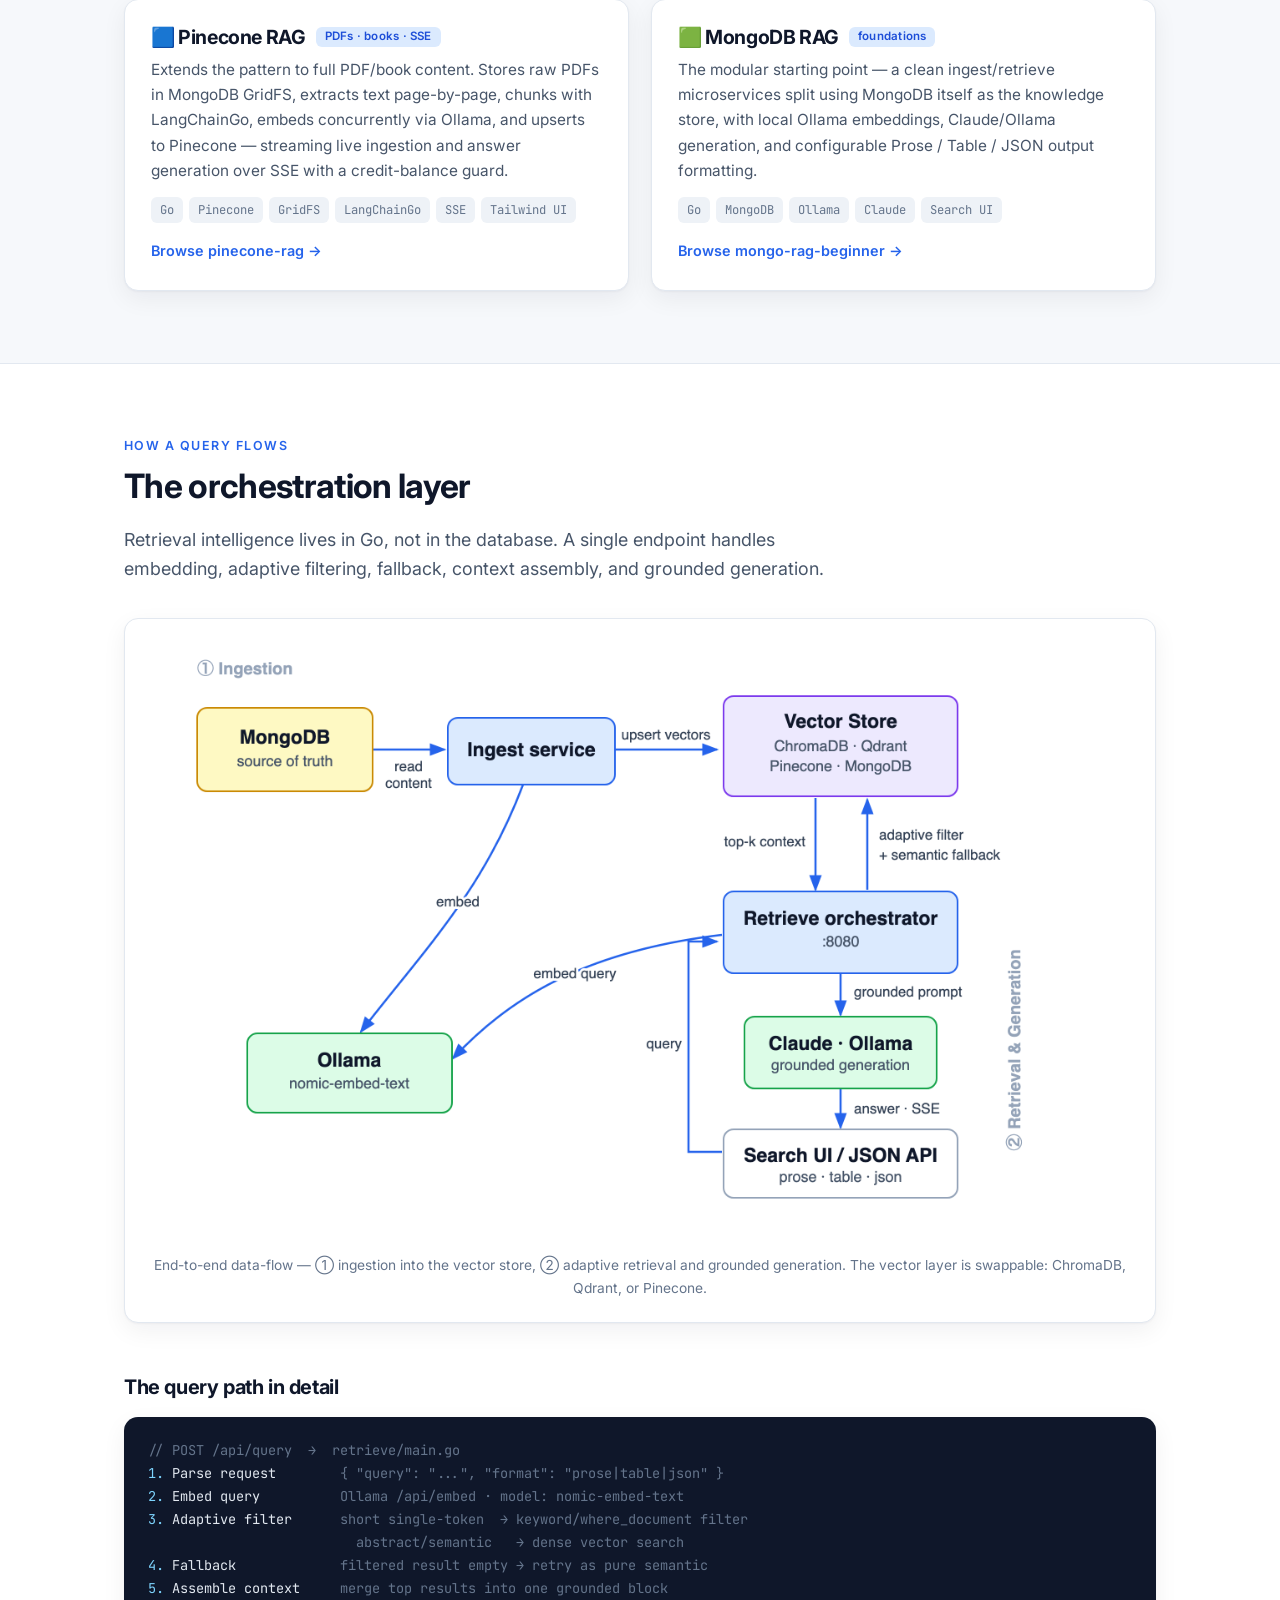
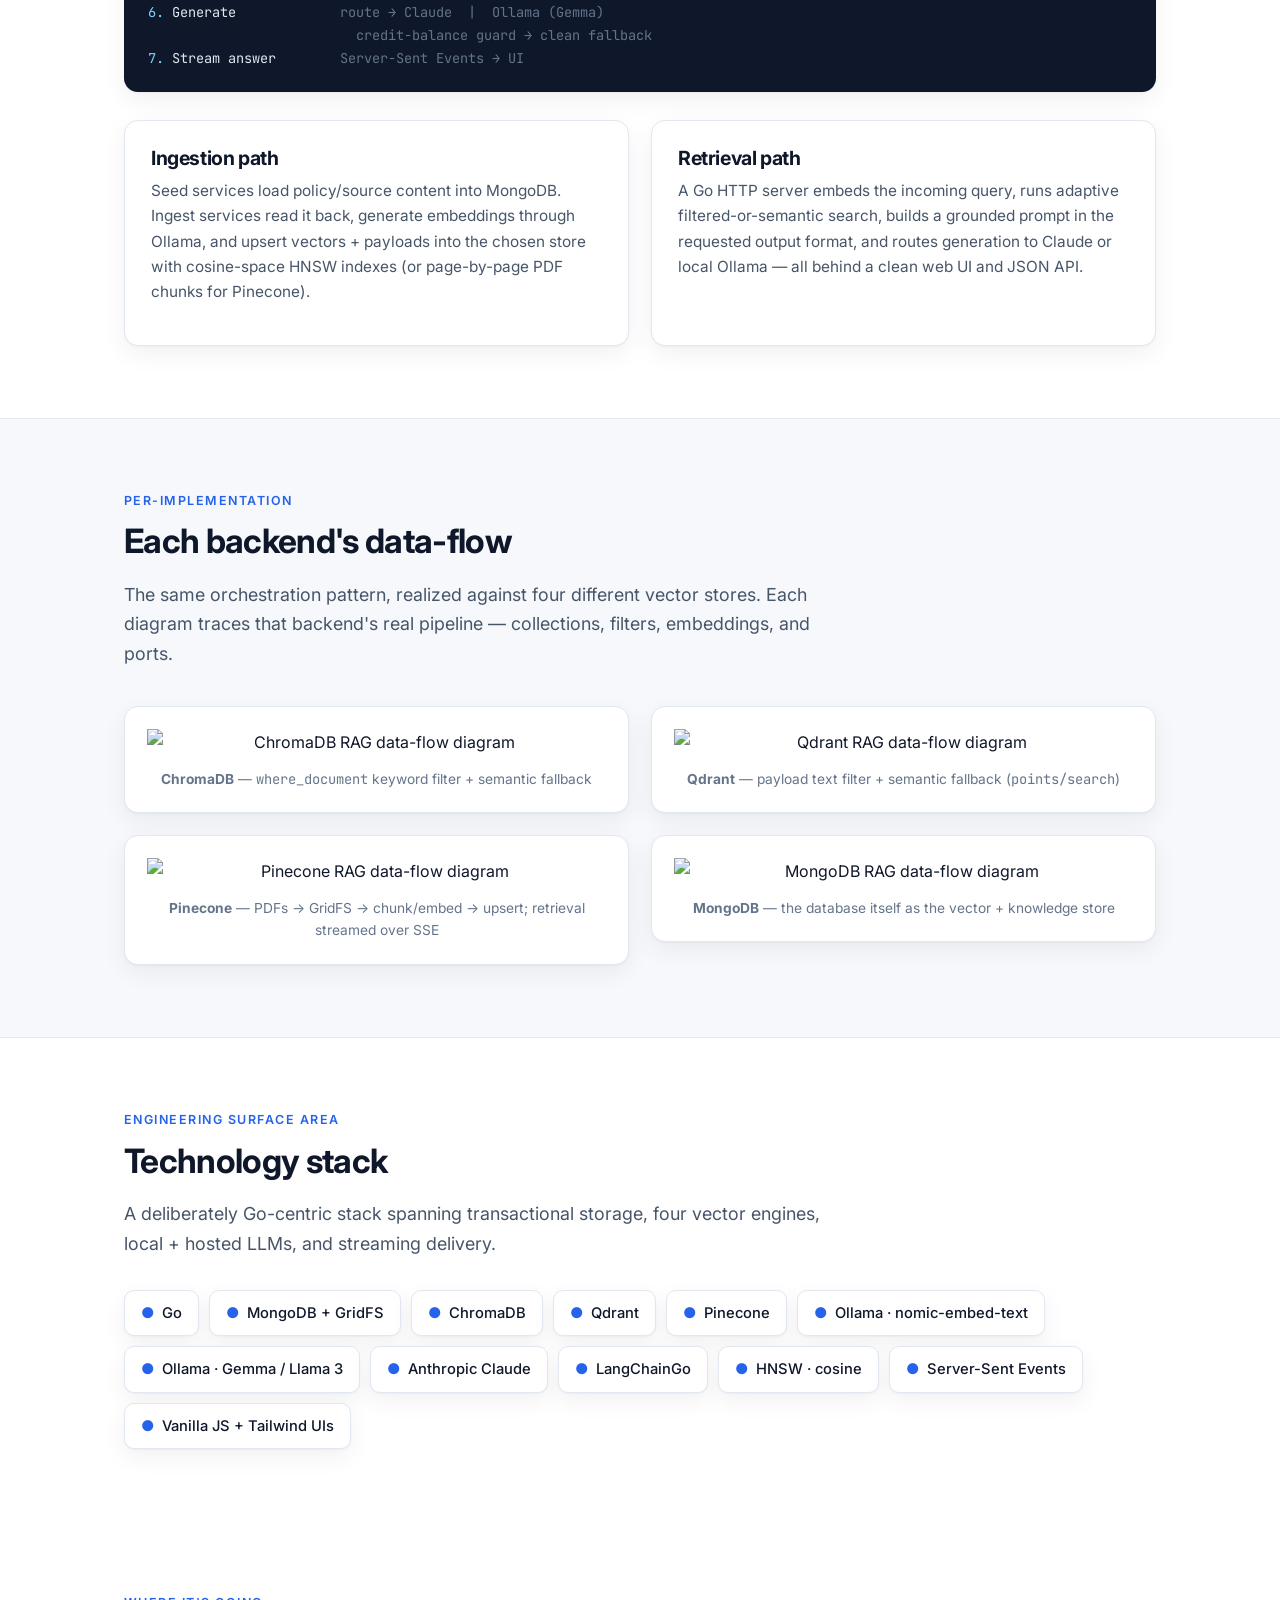
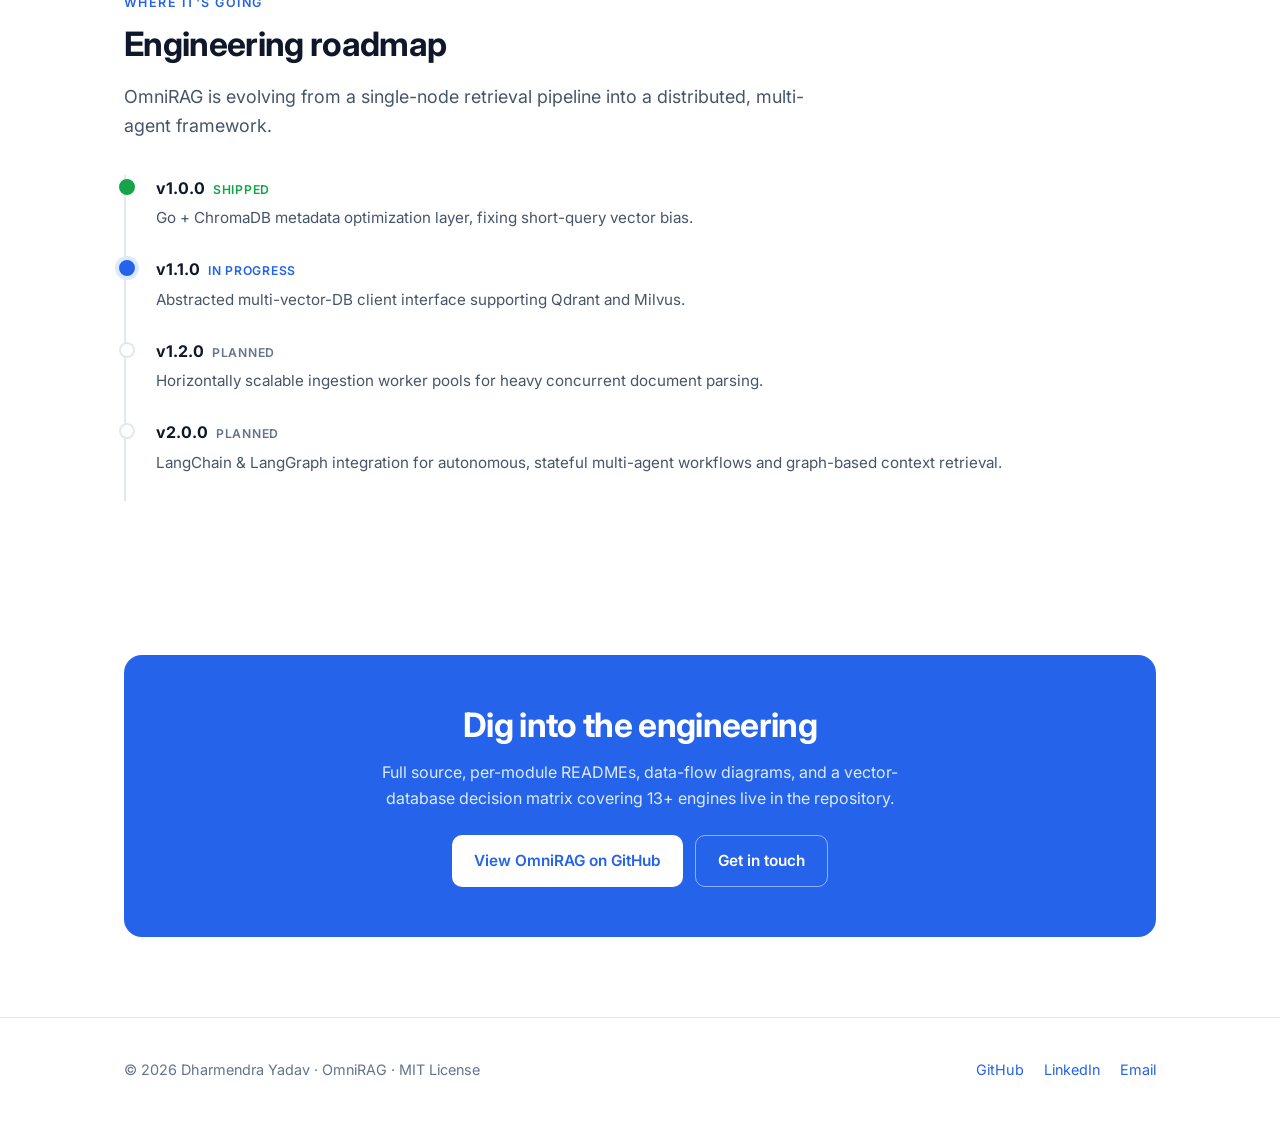
==== commit bfe1a80a: "Add "OmniRAG in action" section with live UI screenshots Show the Pinecone pipeline end-to-end on th" ====
--- a/docs/index.html
+++ b/docs/index.html
@@ -176,20 +176,6 @@
   footer { padding: 40px 0; border-top: 1px solid var(--border); color: var(--text-faint); font-size: .9rem; }
   .foot-inner { display: flex; flex-wrap: wrap; gap: 14px; justify-content: space-between; align-items: center; }
   .foot-links { display: flex; gap: 20px; }
-
-  /* Image lightbox */
-  .zoomable { cursor: zoom-in; }
-  .lightbox { position: fixed; inset: 0; z-index: 1000; display: none; align-items: center; justify-content: center; padding: 24px; background: rgba(10,12,16,0.92); -webkit-backdrop-filter: blur(4px); backdrop-filter: blur(4px); touch-action: none; }
-  .lightbox.is-open { display: flex; }
-  .lightbox__img { max-width: 95vw; max-height: 90vh; object-fit: contain; border-radius: 8px; box-shadow: 0 24px 70px rgba(0,0,0,0.55); transform-origin: center center; touch-action: none; cursor: grab; will-change: transform; user-select: none; -webkit-user-drag: none; }
-  .lightbox__close { position: fixed; top: 18px; right: 22px; width: 44px; height: 44px; border-radius: 50%; border: none; background: rgba(255,255,255,0.14); color: #fff; font-size: 28px; line-height: 1; cursor: pointer; display: flex; align-items: center; justify-content: center; transition: background 0.15s ease, transform 0.15s ease; }
-  .lightbox__close:hover { background: rgba(255,255,255,0.28); transform: scale(1.05); }
-  .lightbox__nav { position: fixed; top: 50%; transform: translateY(-50%); width: 48px; height: 48px; border-radius: 50%; border: none; background: rgba(255,255,255,0.14); color: #fff; display: flex; align-items: center; justify-content: center; cursor: pointer; transition: background 0.15s ease; z-index: 1; }
-  .lightbox__nav:hover { background: rgba(255,255,255,0.28); }
-  .lightbox__nav--prev { left: 22px; }
-  .lightbox__nav--next { right: 22px; }
-  @media (max-width: 600px) { .lightbox__nav { width: 40px; height: 40px; } .lightbox__nav--prev { left: 10px; } .lightbox__nav--next { right: 10px; } }
-  .lightbox__hint { position: fixed; bottom: 18px; left: 50%; transform: translateX(-50%); color: rgba(255,255,255,0.6); font-size: 0.78rem; letter-spacing: 0.02em; pointer-events: none; text-align: center; padding: 0 16px; }
 </style>
 </head>
 <body>
@@ -552,6 +538,5 @@
 </footer>
 
 <script>document.getElementById('year').textContent = new Date().getFullYear();</script>
-<script src="lightbox.js"></script>
 </body>
 </html>
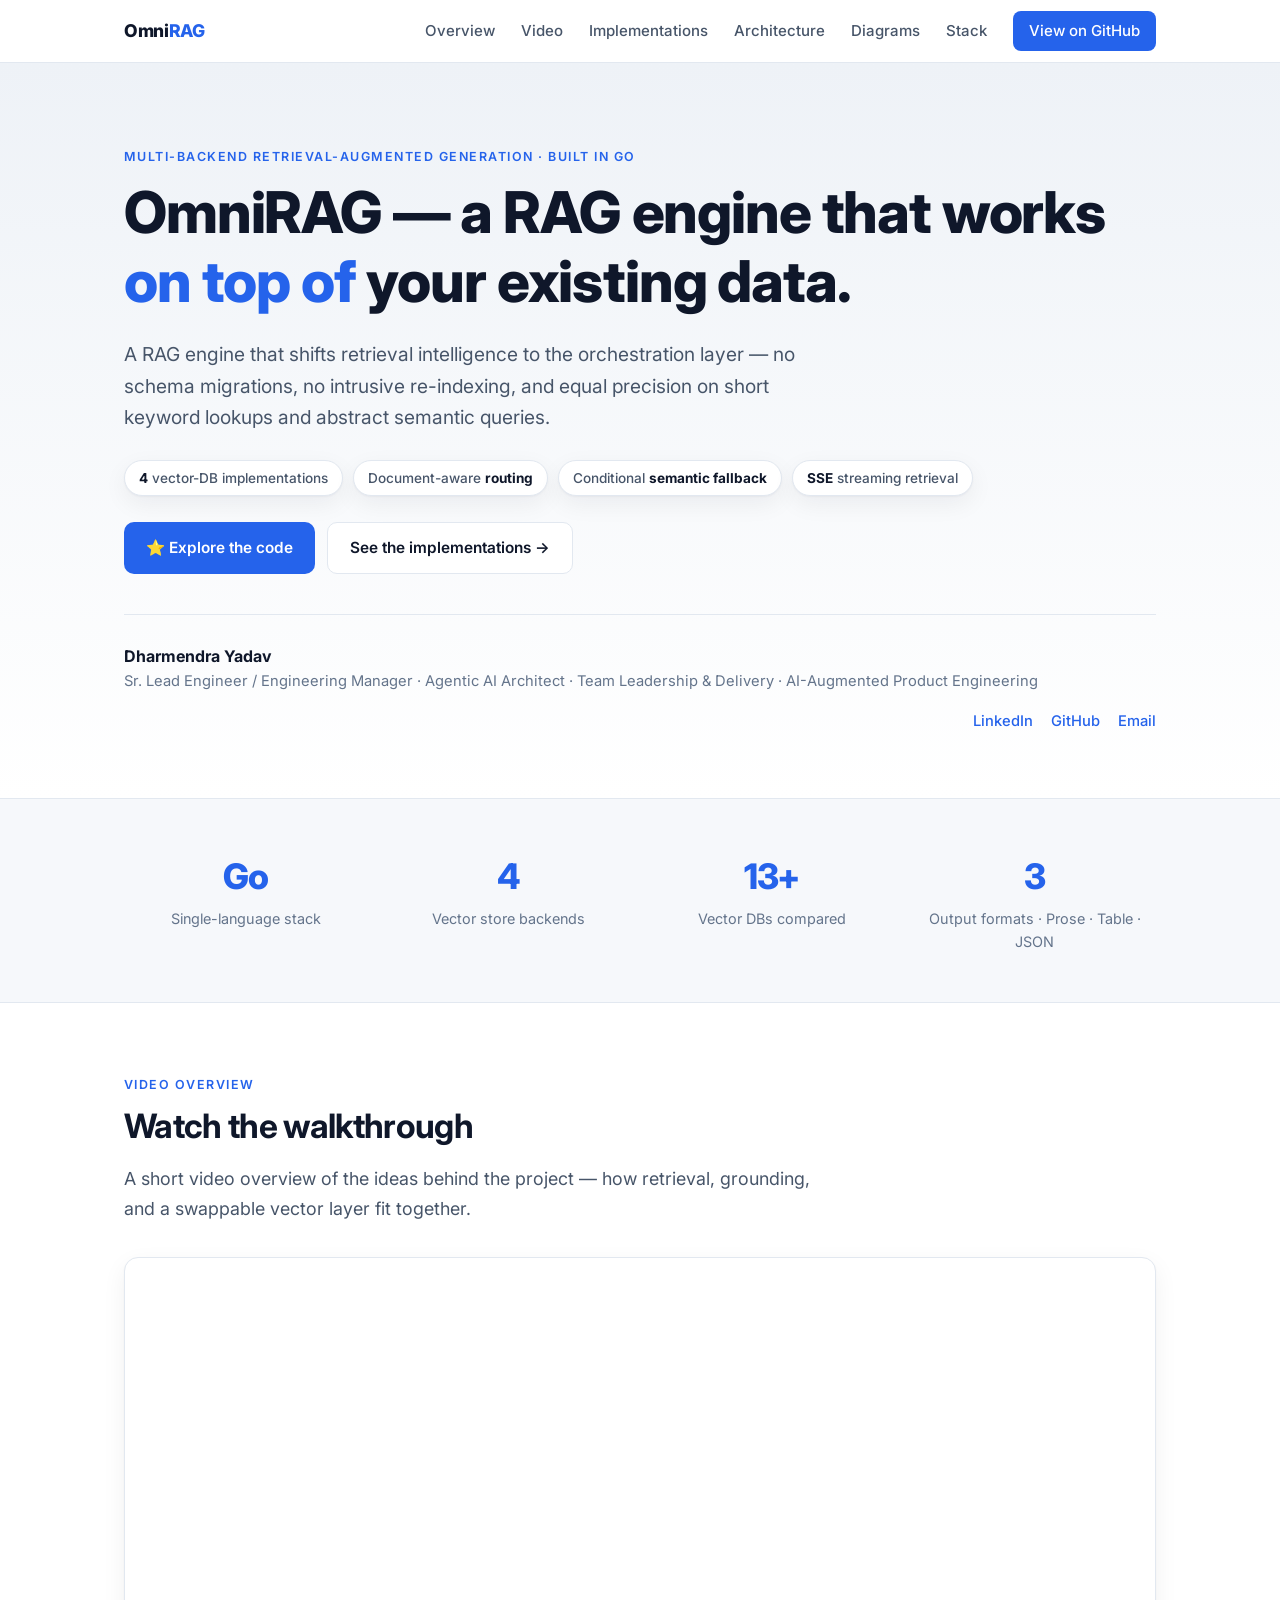
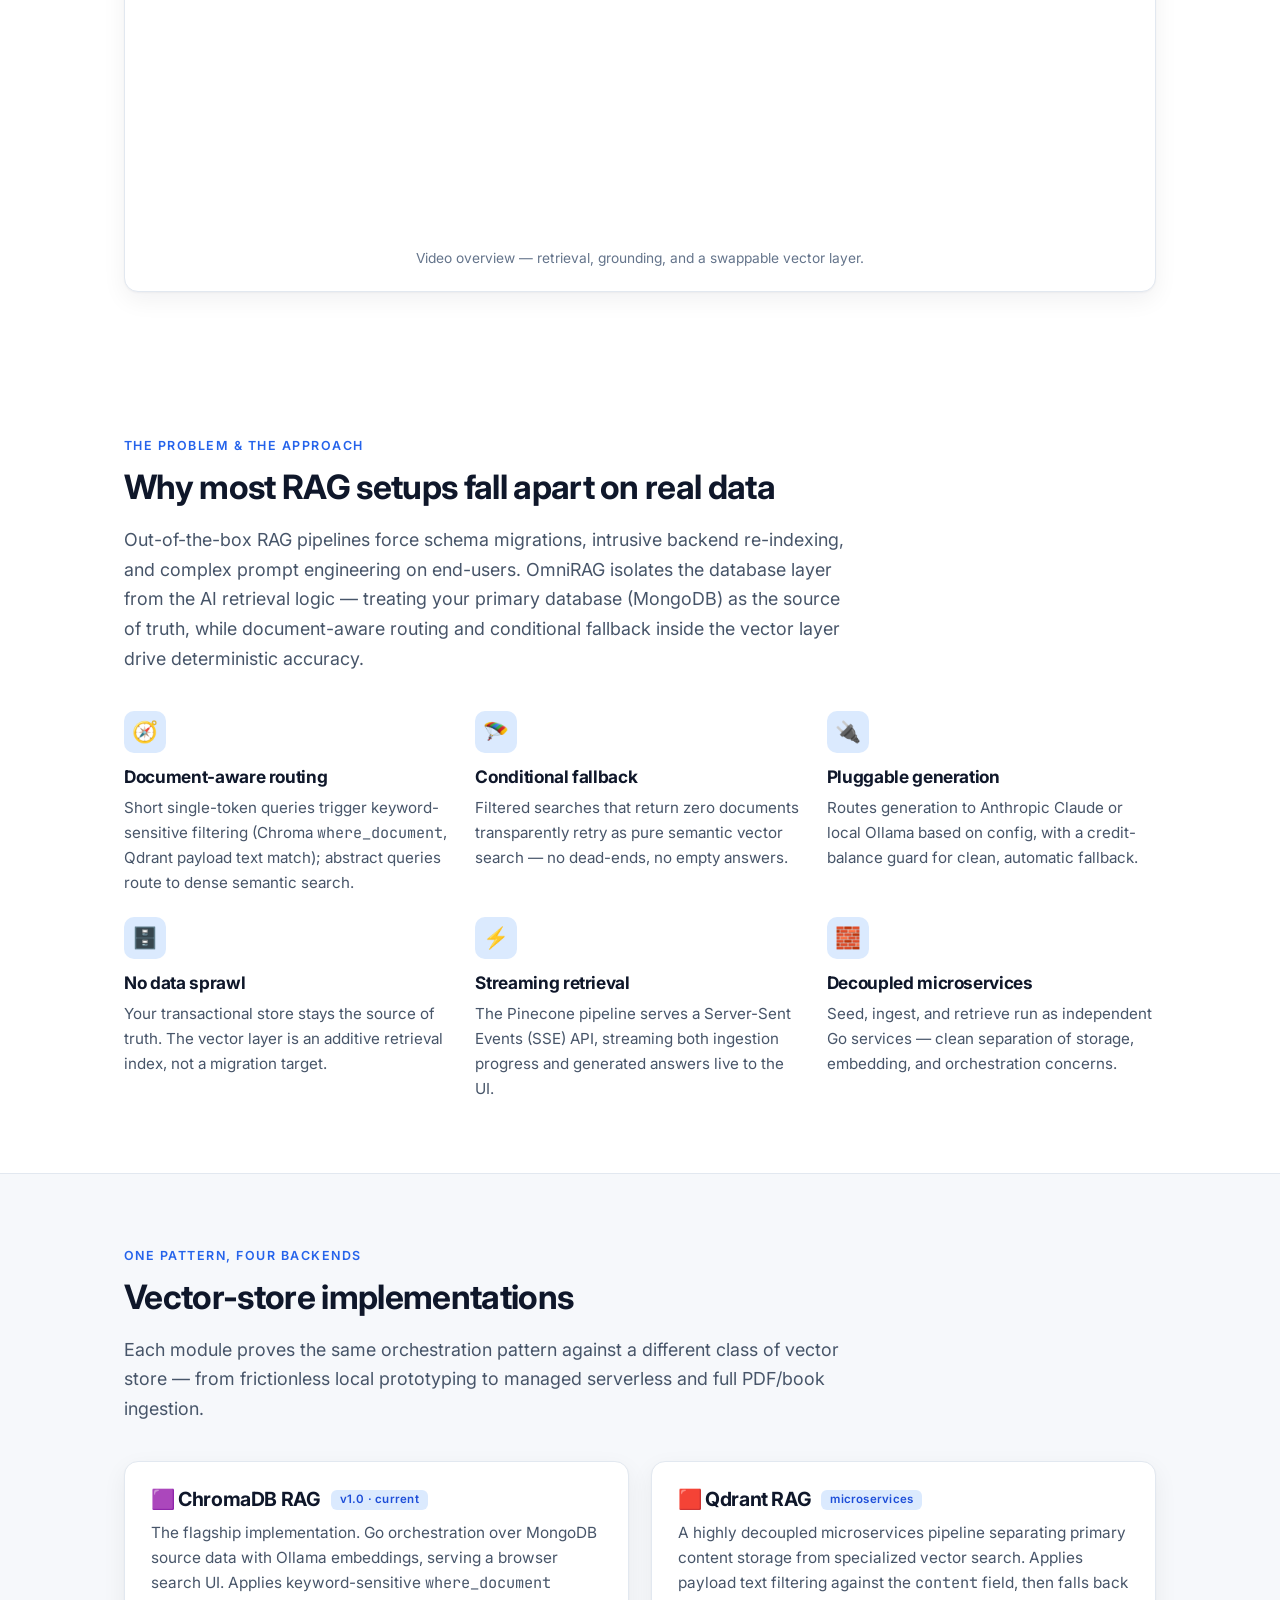
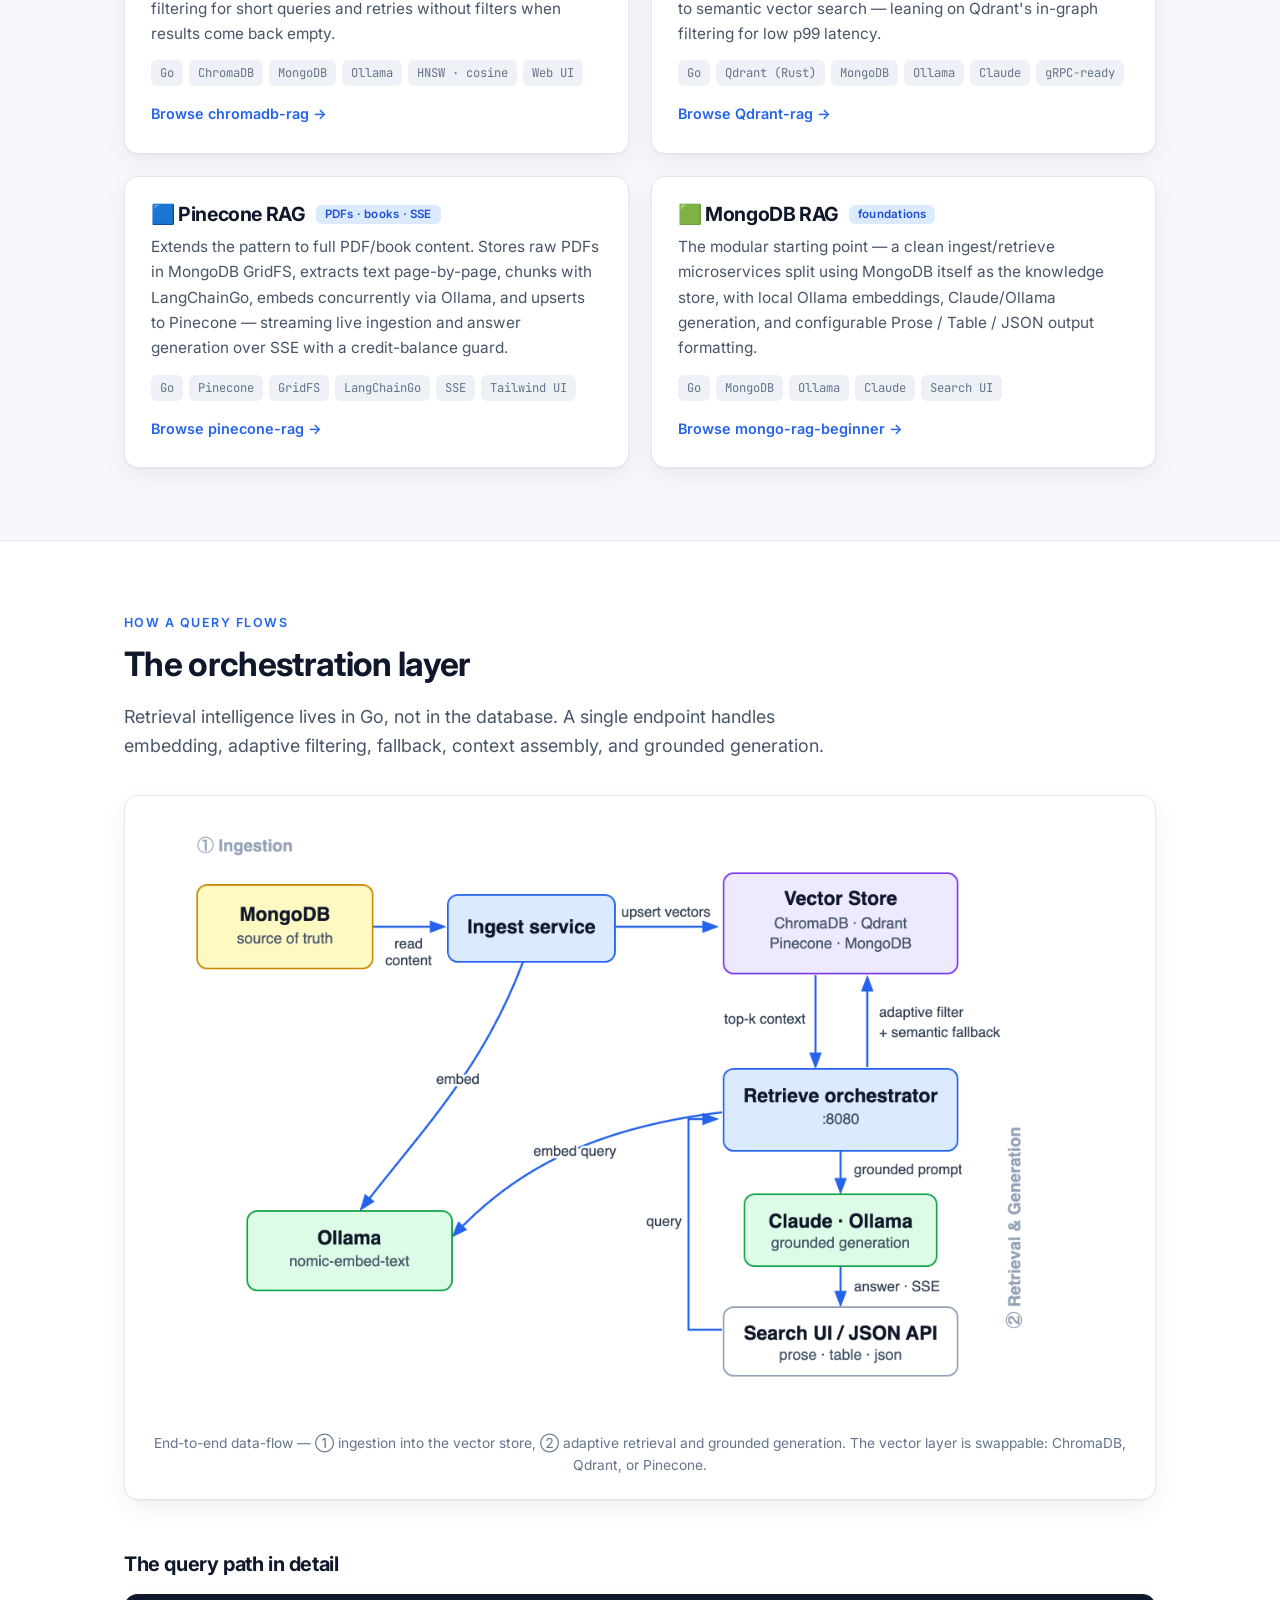
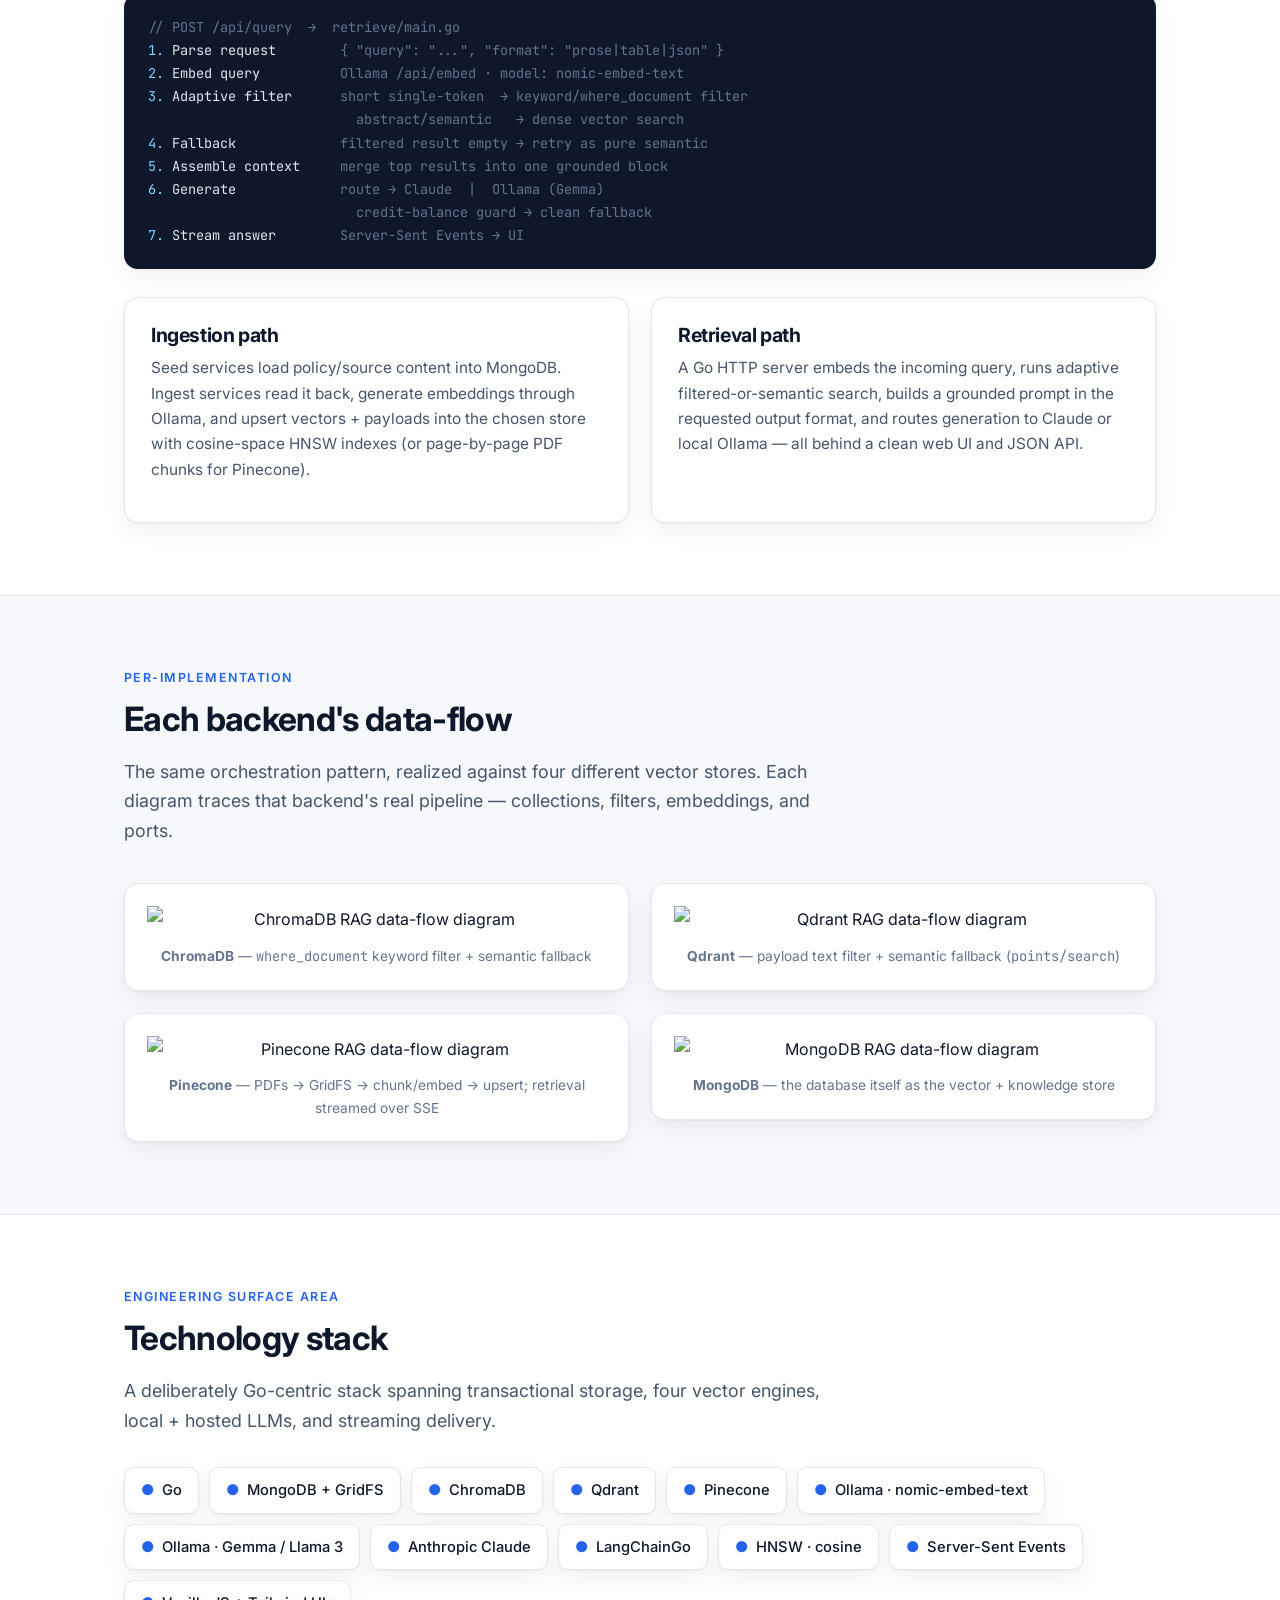
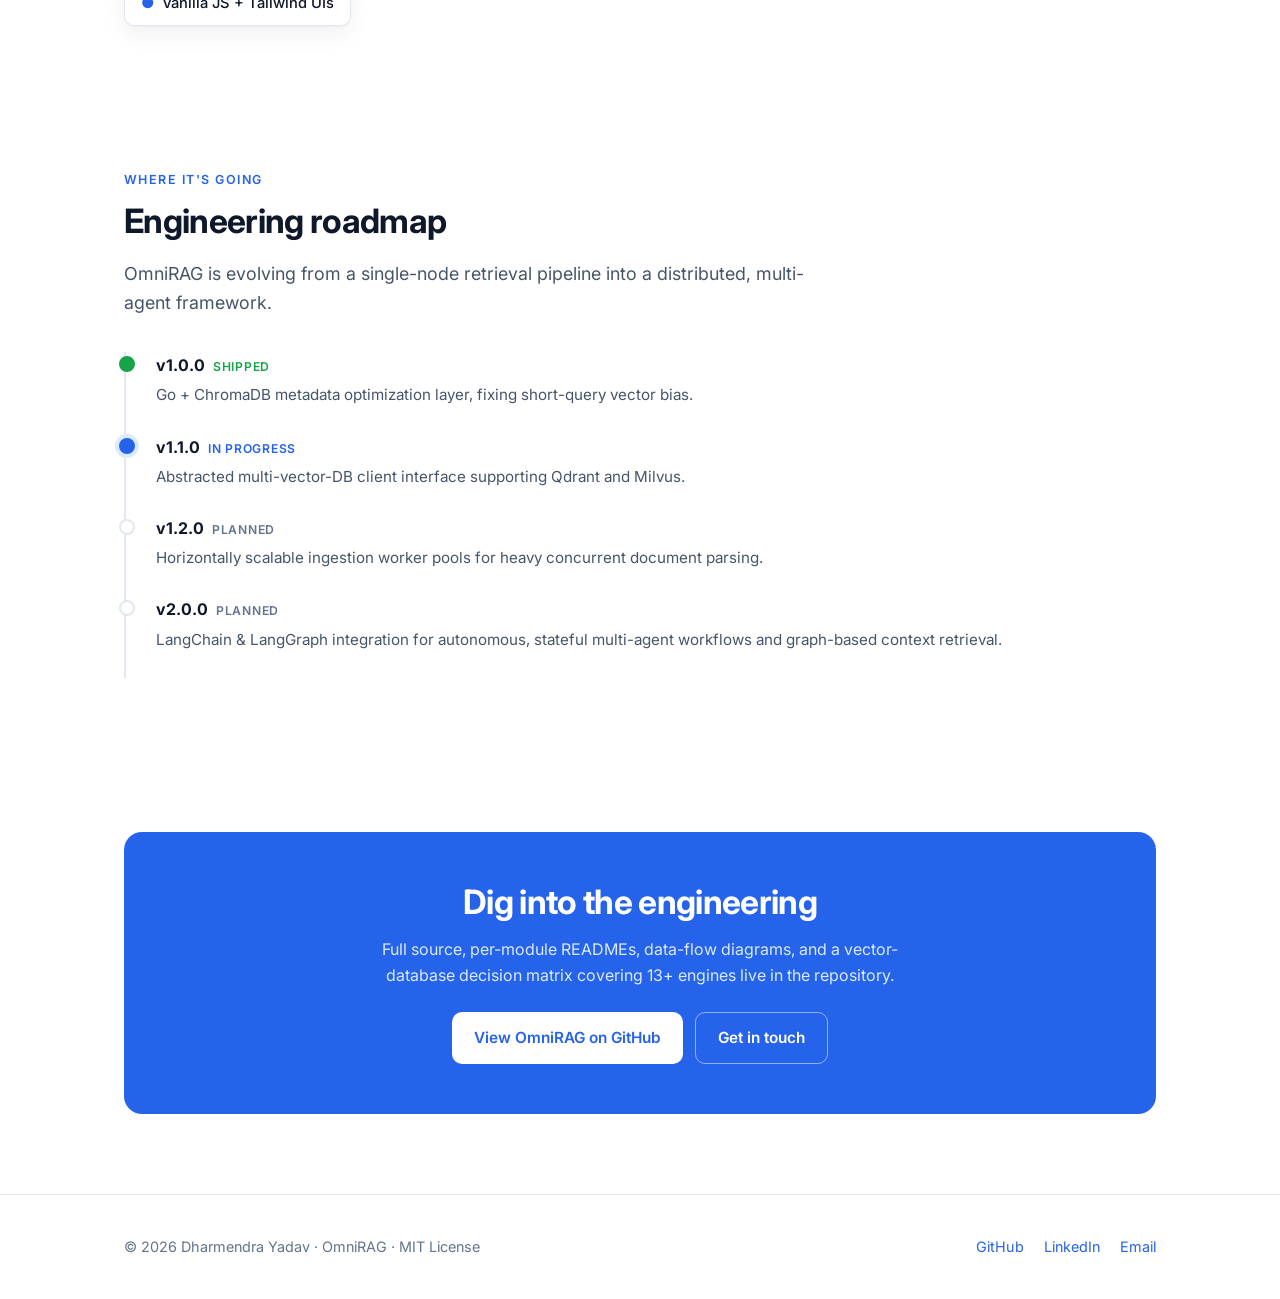
==== commit 5cd0c73e: "docs: add video overview section with OmniRAG walkthrough Add a Video overview section after the sta" ====
--- a/docs/index.html
+++ b/docs/index.html
@@ -187,7 +187,6 @@
     <nav class="nav-links">
       <a href="#overview">Overview</a>
       <a href="#video">Video</a>
-      <a href="#in-action">In action</a>
       <a href="#implementations">Implementations</a>
       <a href="#architecture">Architecture</a>
       <a href="#diagrams">Diagrams</a>
@@ -261,37 +260,6 @@
             allowfullscreen></iframe>
         </div>
         <figcaption>Video overview — retrieval, grounding, and a swappable vector layer.</figcaption>
-      </div>
-    </figure>
-  </div>
-</section>
-
-<!-- ===================== IN ACTION ===================== -->
-<section id="in-action">
-  <div class="wrap">
-    <div class="eyebrow">Live UI</div>
-    <h2>OmniRAG in action</h2>
-    <p class="lead">The Pinecone pipeline end-to-end: ingest a PDF over a live Server-Sent Events stream — secured to GridFS, layout-extracted, embedded, and upserted to the vector space — then ask questions and get grounded, cited answers via Top-3 semantic retrieval and a streamed LLM.</p>
-
-    <div class="grid grid-2">
-      <figure class="figure" style="margin-top:0;">
-        <div class="figure-frame">
-          <img src="screenshots/ingest-running.png" alt="OmniRAG ingestion in progress — streaming embeddings into Pinecone" loading="lazy" />
-          <figcaption><strong>Ingestion · streaming</strong> — GridFS → extraction → embeddings, with live SSE progress</figcaption>
-        </div>
-      </figure>
-      <figure class="figure" style="margin-top:0;">
-        <div class="figure-frame">
-          <img src="screenshots/ingest-complete.png" alt="OmniRAG ingestion complete — 4,265 vectors indexed into Pinecone" loading="lazy" />
-          <figcaption><strong>Ingestion · complete</strong> — 4,265 vectors indexed into the Pinecone vector space</figcaption>
-        </div>
-      </figure>
-    </div>
-
-    <figure class="figure">
-      <div class="figure-frame">
-        <img src="screenshots/retrieval.png" alt="OmniRAG intelligent document search — semantic retrieval with a grounded, cited answer" loading="lazy" />
-        <figcaption><strong>Retrieval</strong> — Embed query → Query Pinecone → Generate answer, grounded with ranked source citations</figcaption>
       </div>
     </figure>
   </div>
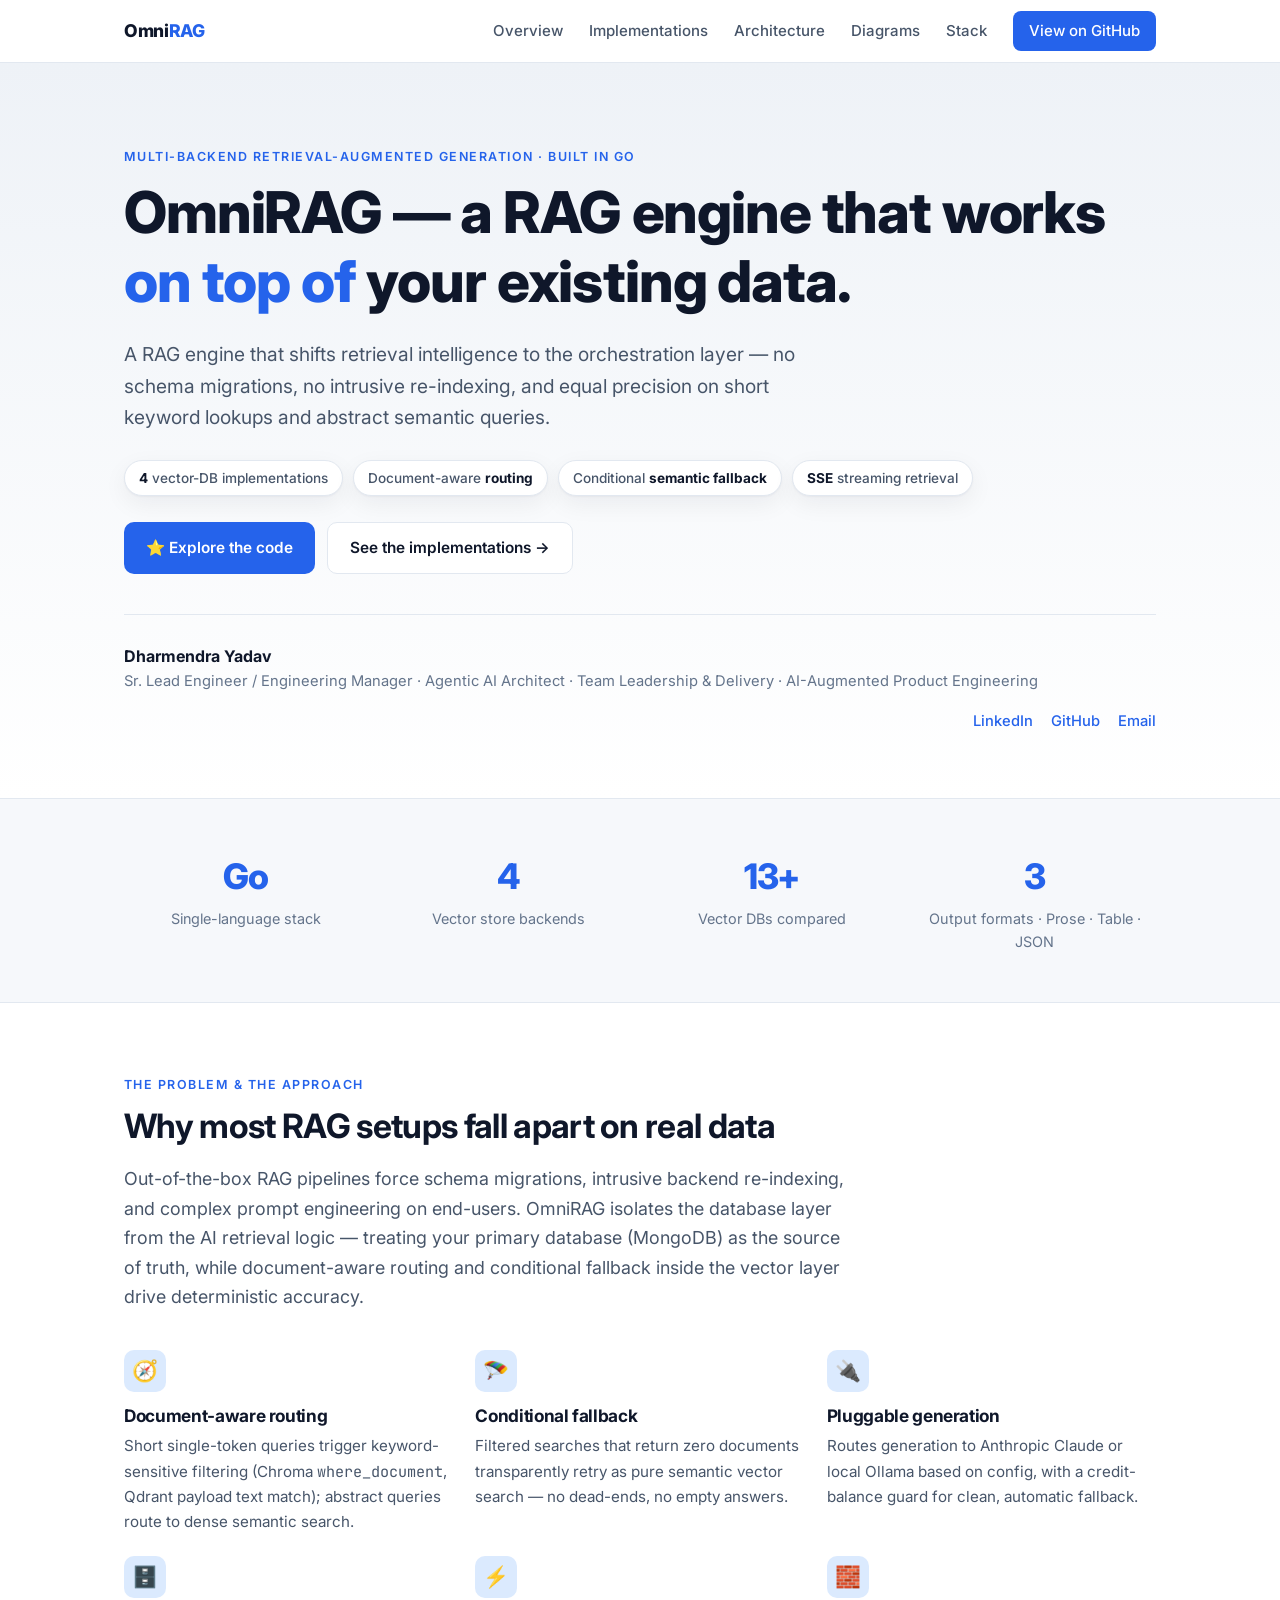
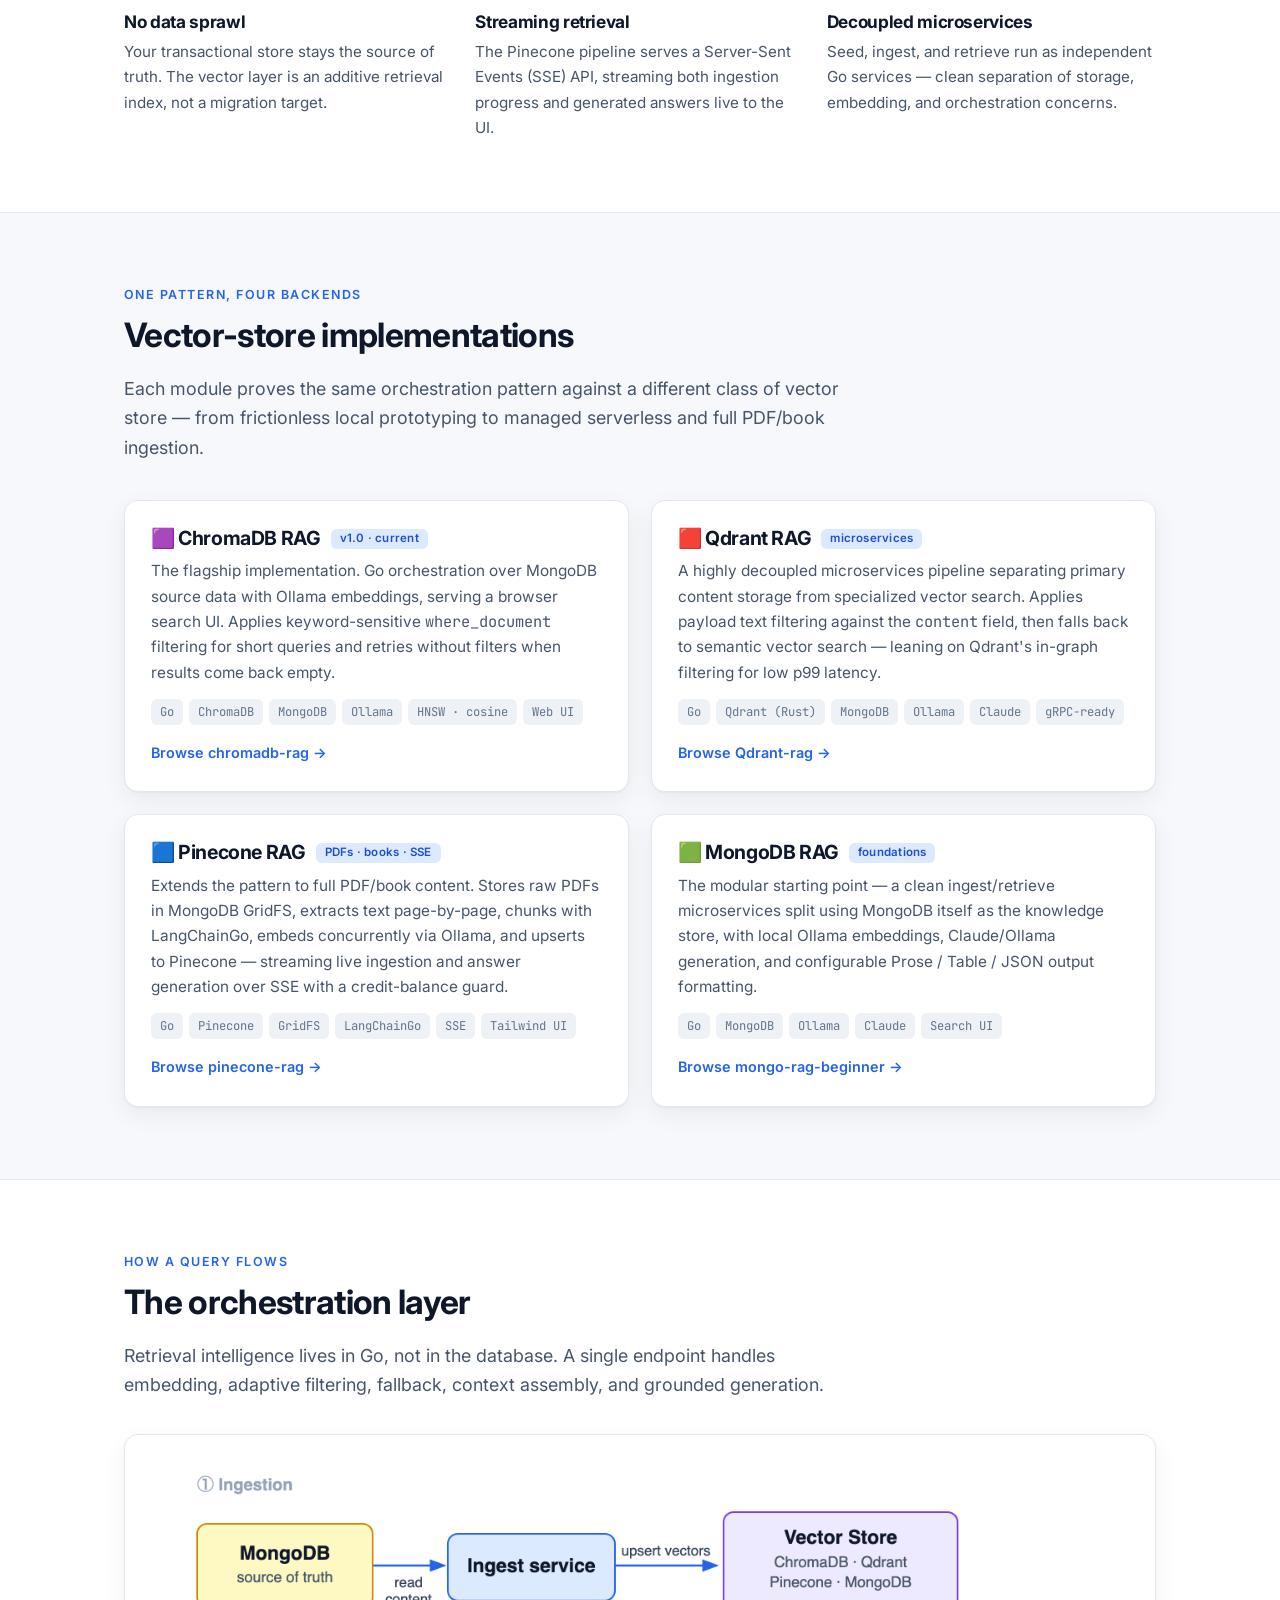
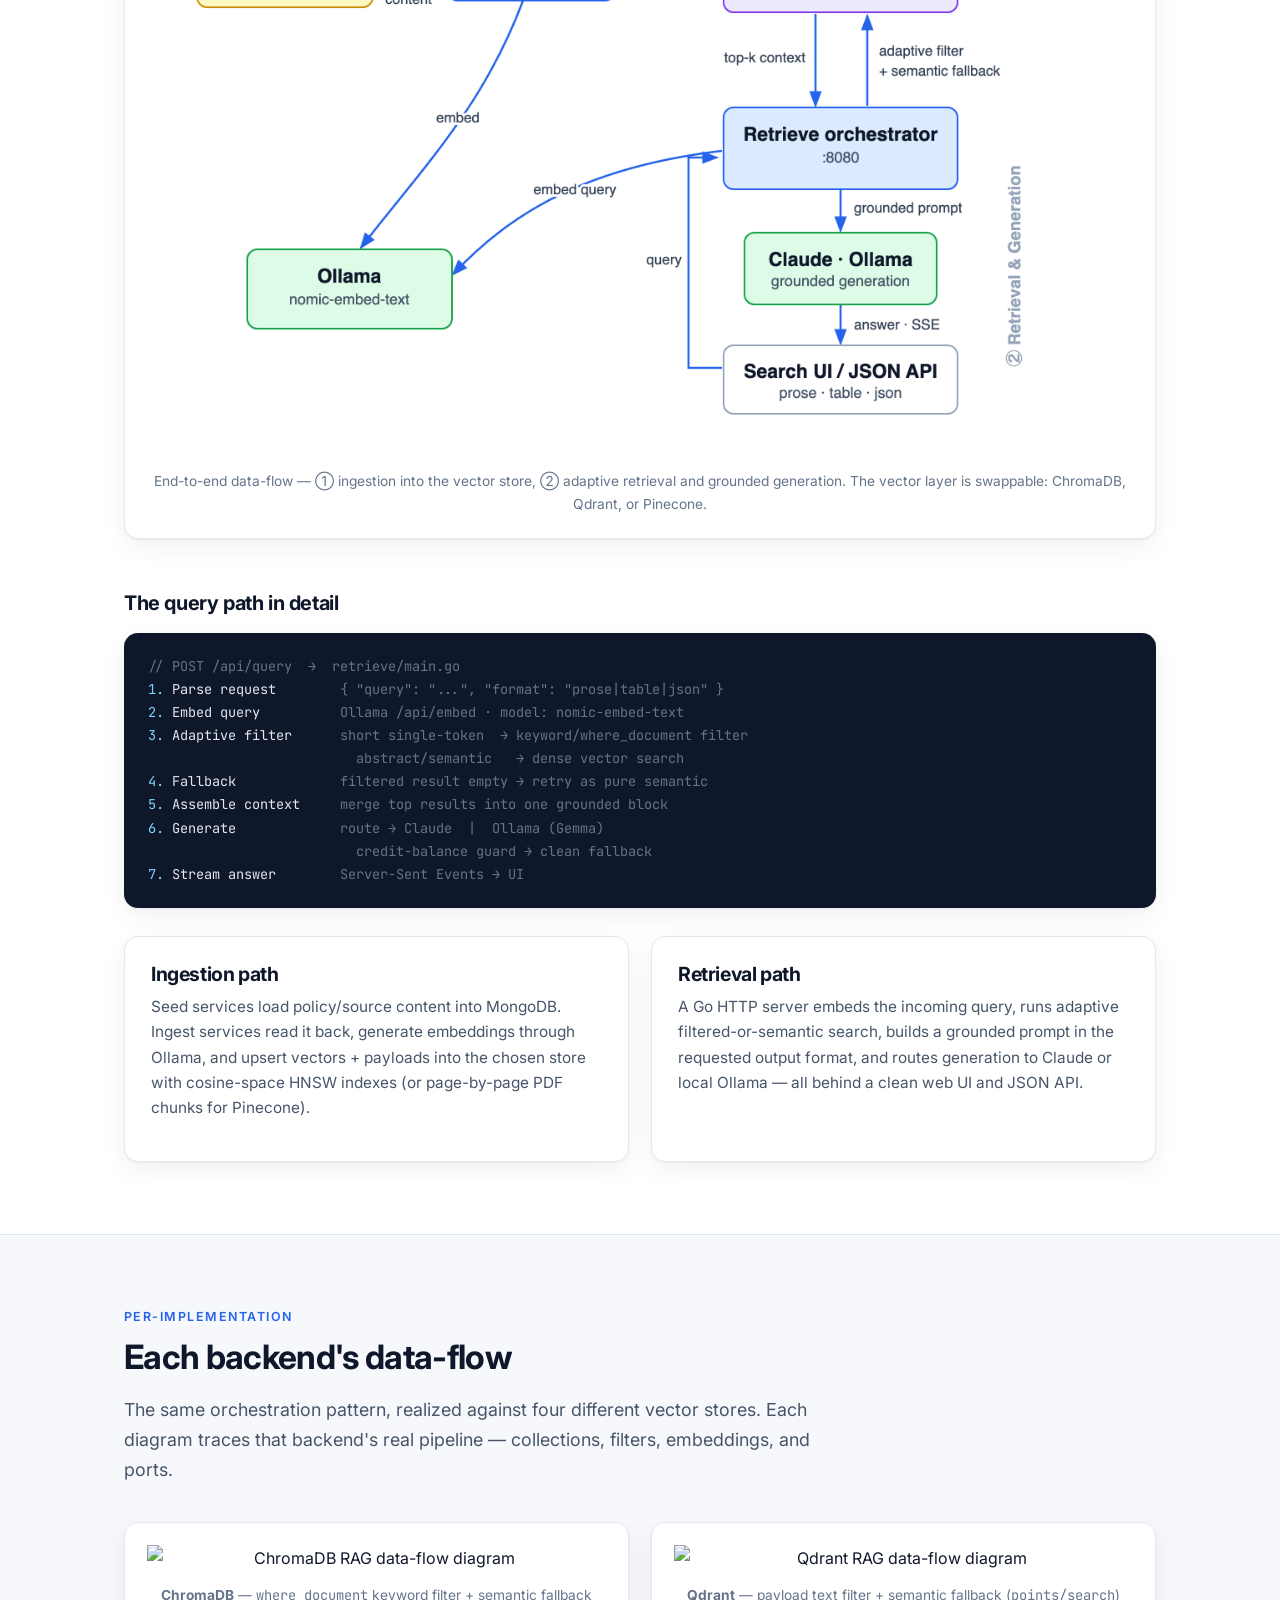
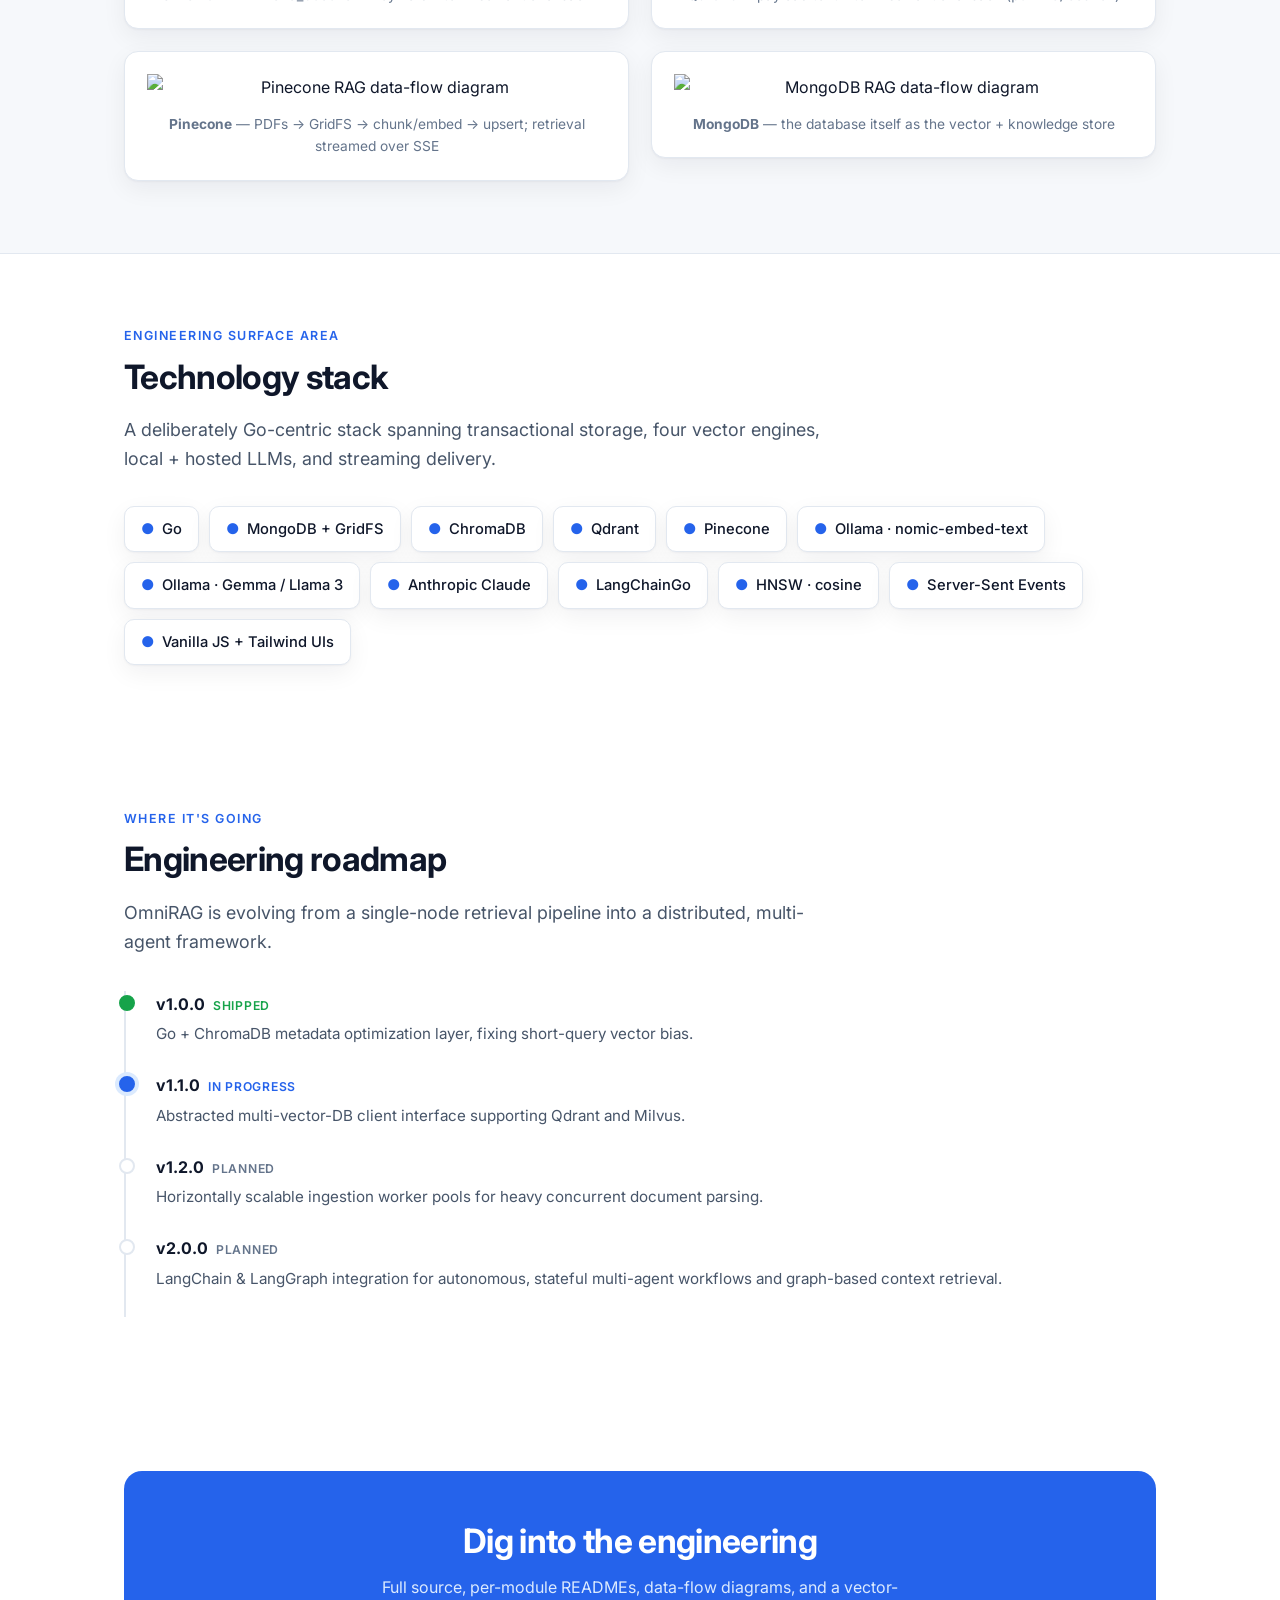
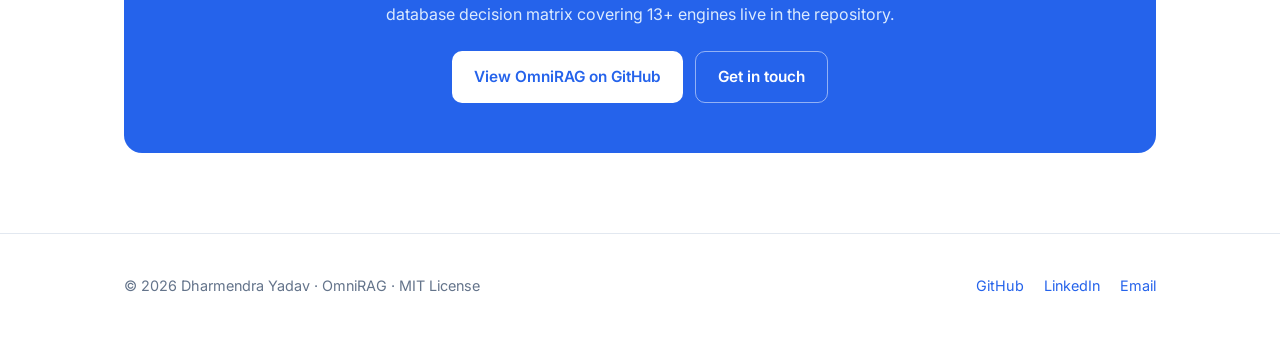
==== commit 293e25b2: "docs: drop unverified "enterprise / high-performance / production-minded" claims These were self-app" ====
--- a/docs/index.html
+++ b/docs/index.html
@@ -186,7 +186,6 @@
     <div class="brand">Omni<span>RAG</span></div>
     <nav class="nav-links">
       <a href="#overview">Overview</a>
-      <a href="#video">Video</a>
       <a href="#implementations">Implementations</a>
       <a href="#architecture">Architecture</a>
       <a href="#diagrams">Diagrams</a>
@@ -238,30 +237,6 @@
       <div class="stat"><div class="num">13+</div><div class="label">Vector DBs compared</div></div>
       <div class="stat"><div class="num">3</div><div class="label">Output formats · Prose · Table · JSON</div></div>
     </div>
-  </div>
-</section>
-
-<!-- ===================== VIDEO ===================== -->
-<section id="video">
-  <div class="wrap">
-    <div class="eyebrow">Video overview</div>
-    <h2>Watch the walkthrough</h2>
-    <p class="lead">A short video overview of the ideas behind the project — how retrieval, grounding, and a swappable vector layer fit together.</p>
-
-    <figure class="figure">
-      <div class="figure-frame">
-        <div style="position:relative; width:100%; padding-top:56.25%;">
-          <iframe style="position:absolute; inset:0; width:100%; height:100%; border:0; border-radius:8px;"
-            src="https://www.youtube.com/embed/4HXoVx1ZZU4"
-            title="OmniRAG — video overview"
-            loading="lazy"
-            allow="accelerometer; autoplay; clipboard-write; encrypted-media; gyroscope; picture-in-picture; web-share"
-            referrerpolicy="strict-origin-when-cross-origin"
-            allowfullscreen></iframe>
-        </div>
-        <figcaption>Video overview — retrieval, grounding, and a swappable vector layer.</figcaption>
-      </div>
-    </figure>
   </div>
 </section>
 
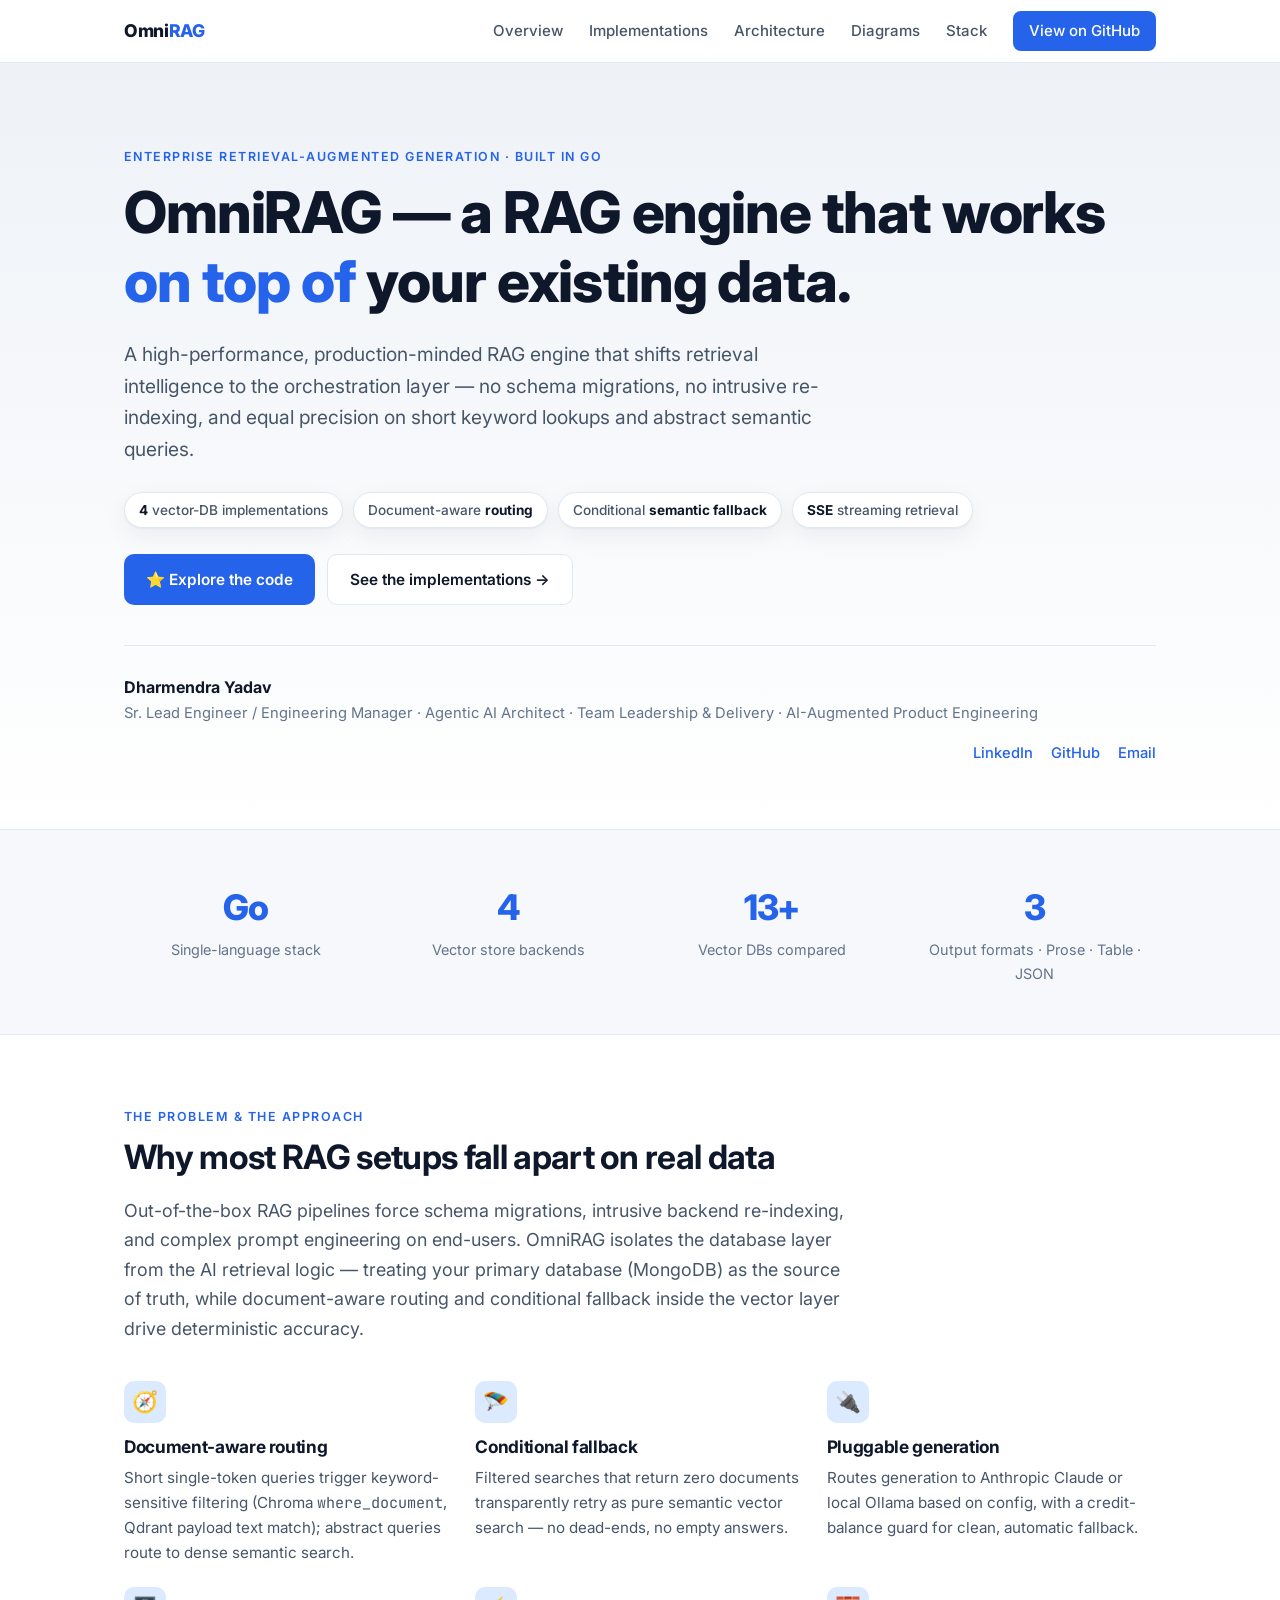
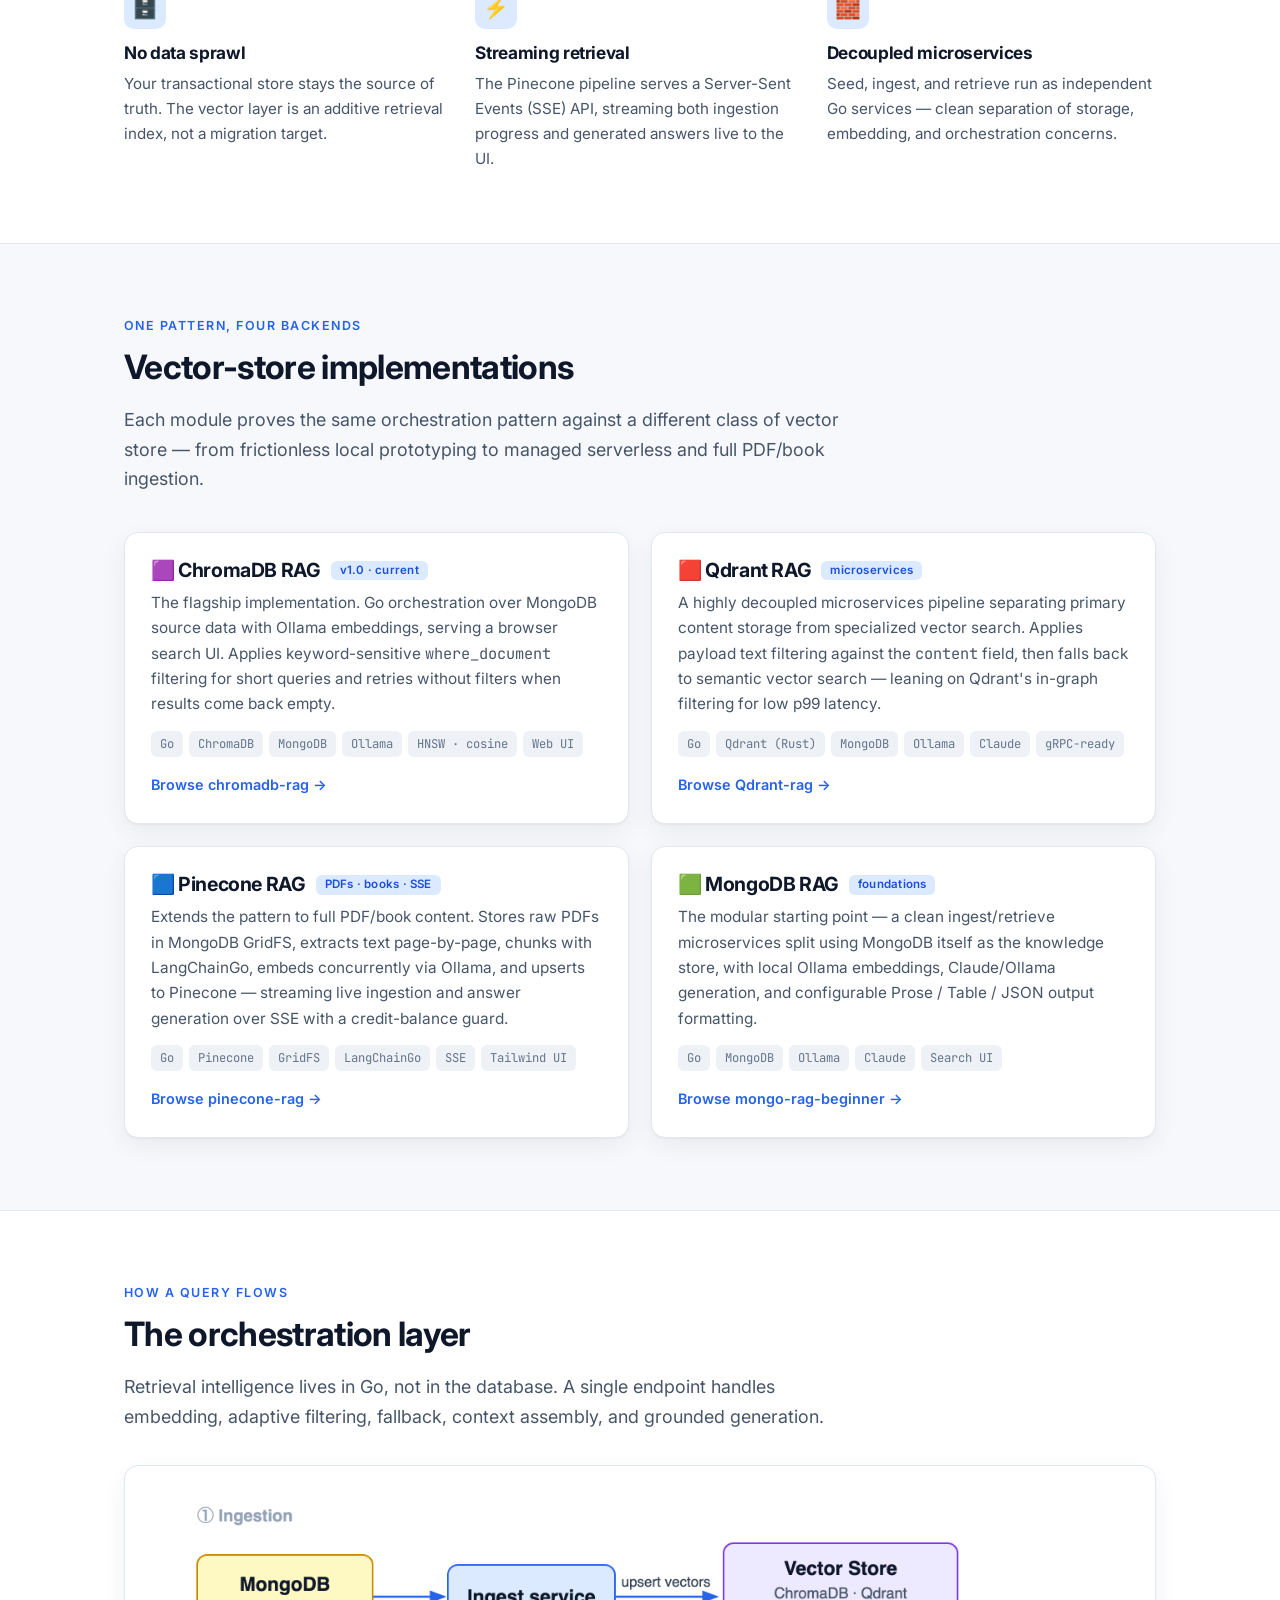
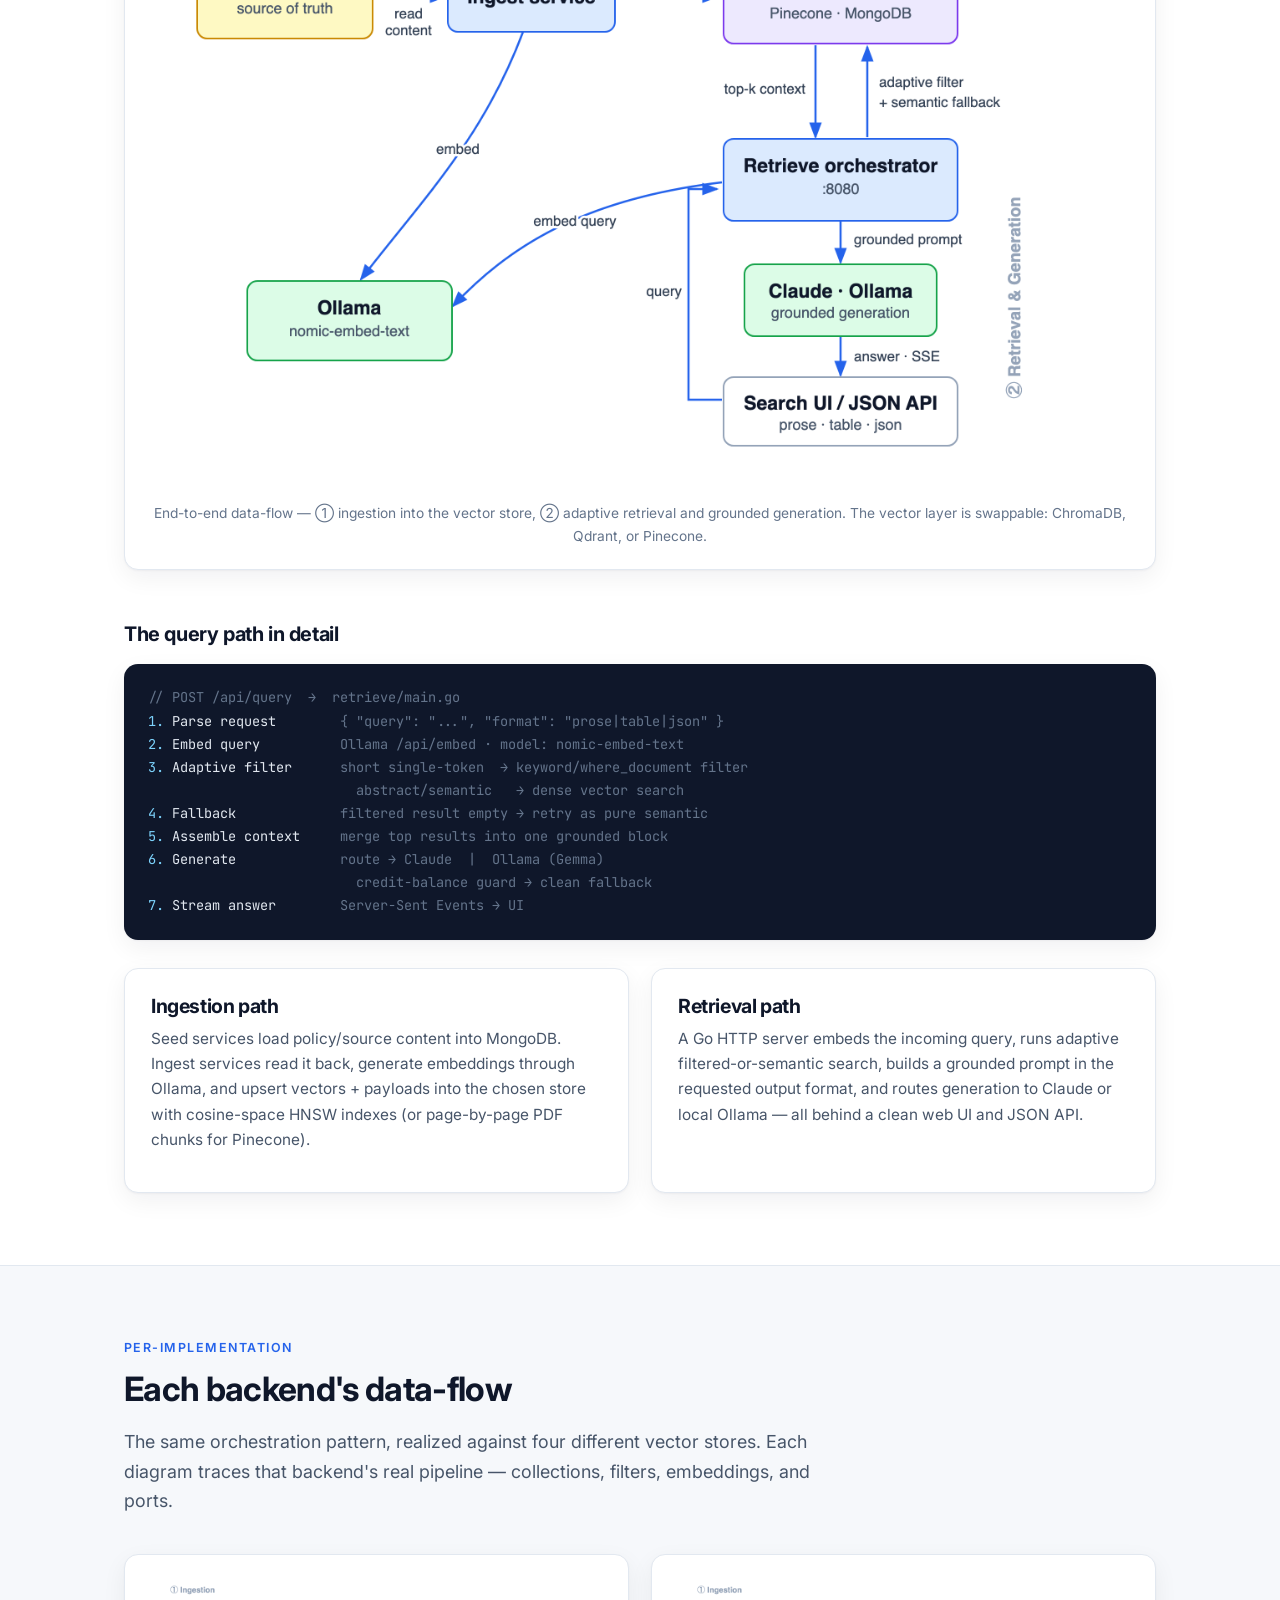
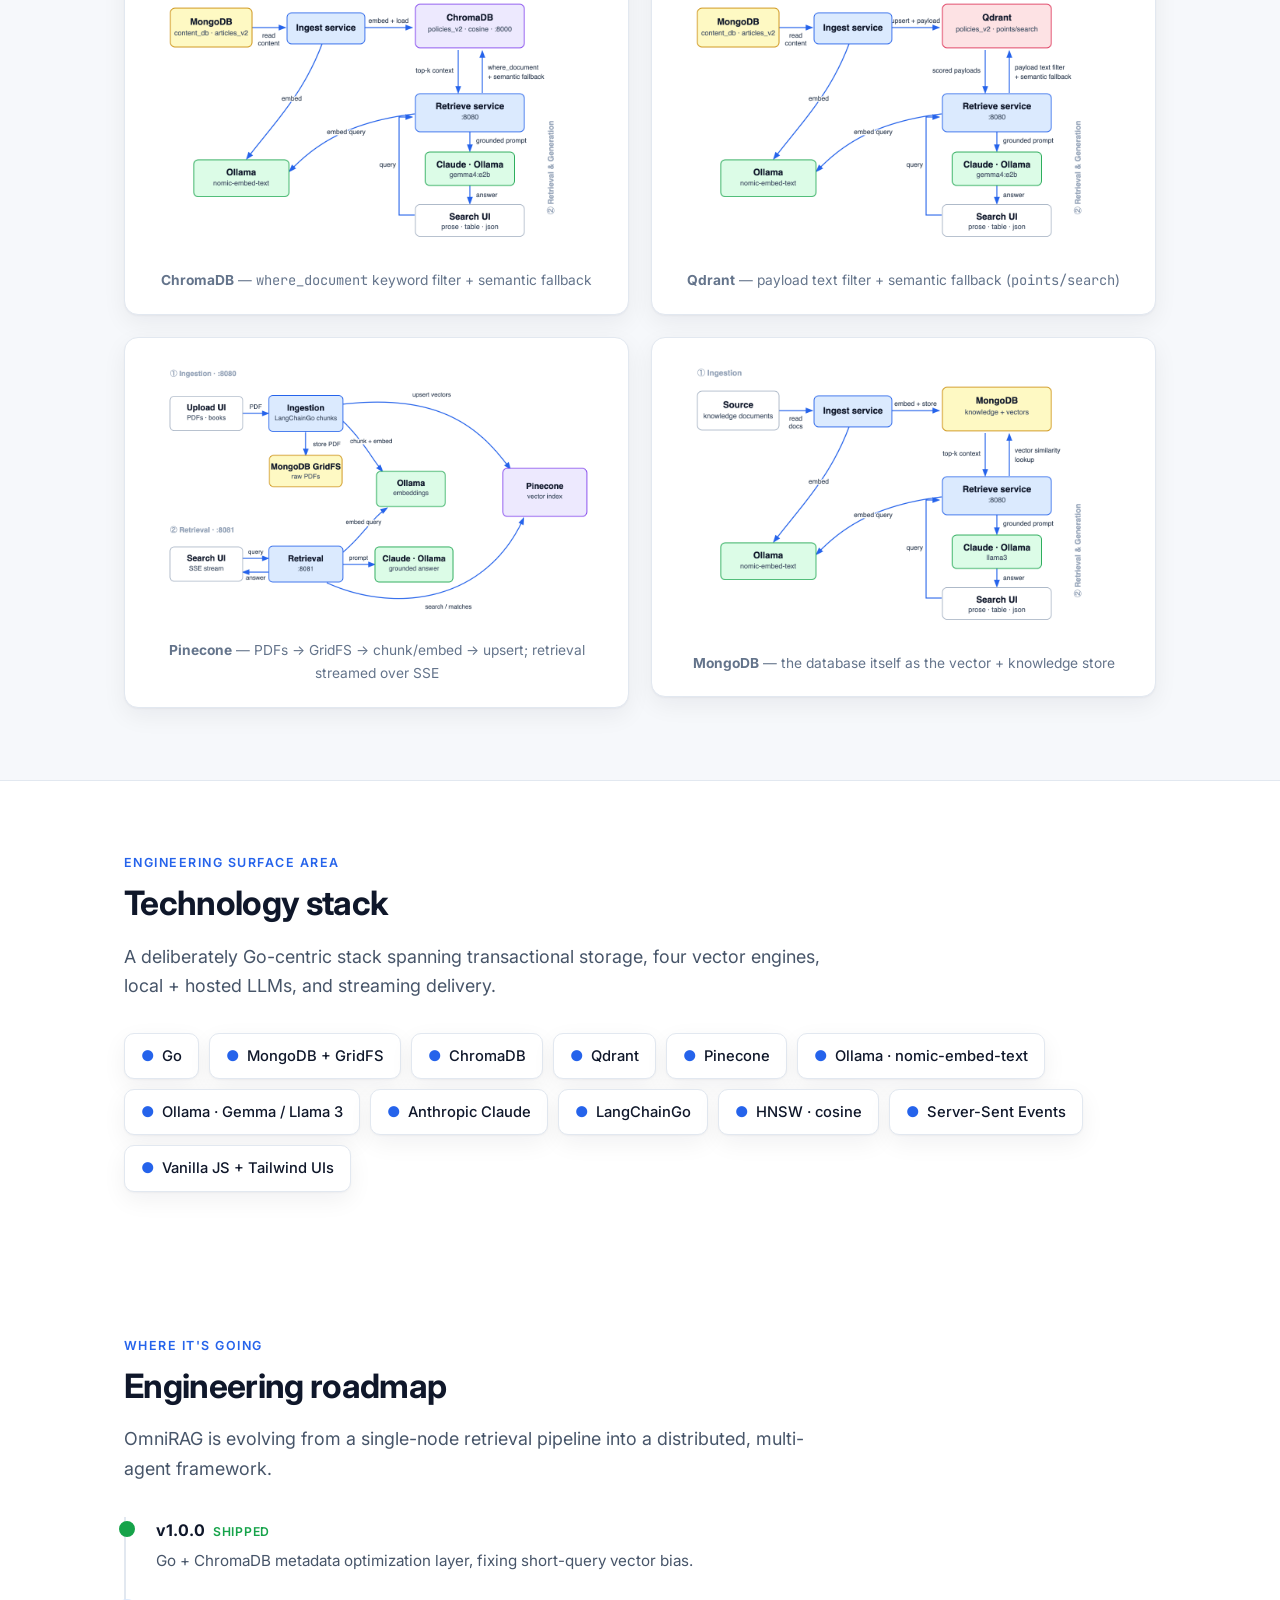
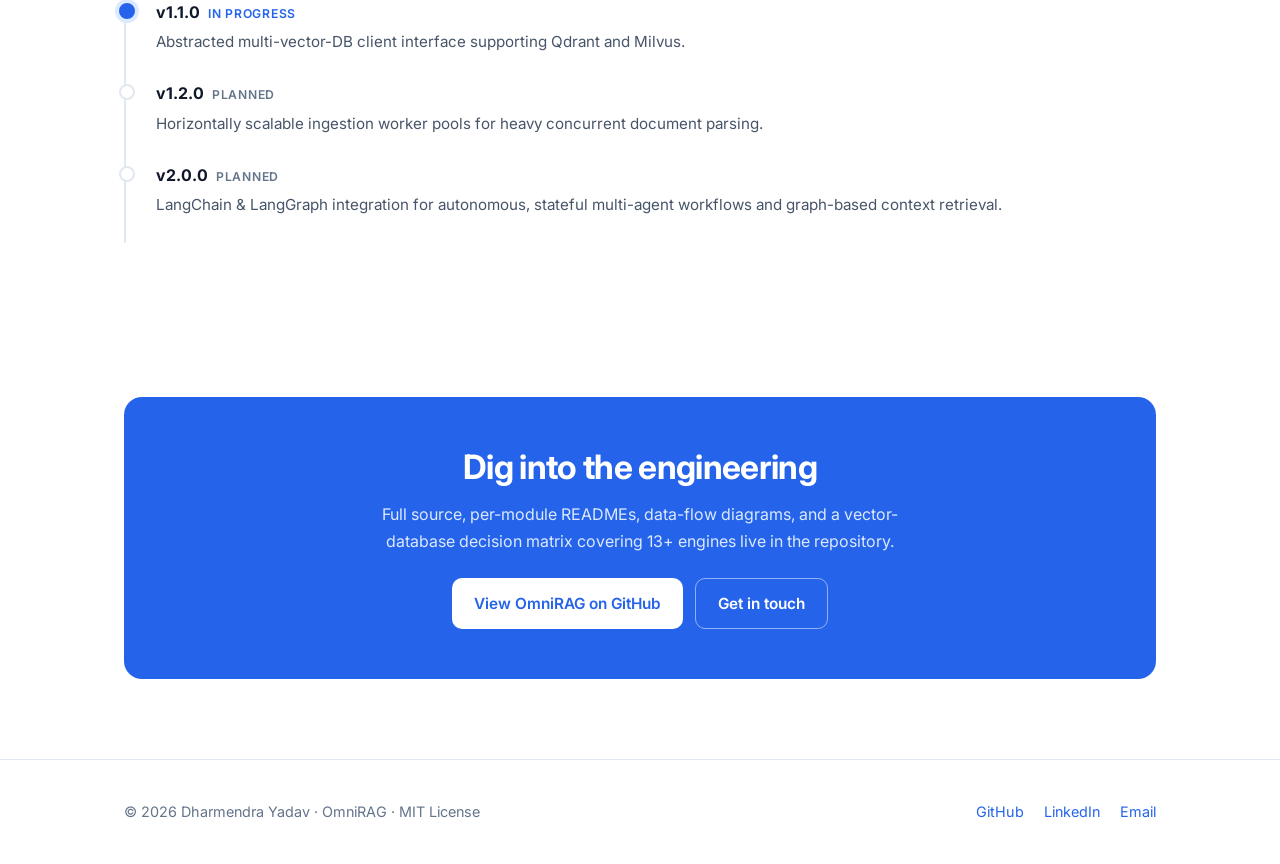
==== commit a2dd1003: "docs(pages): add per-implementation architecture gallery New 'Each backend's data-flow' section on t" ====
--- a/docs/index.html
+++ b/docs/index.html
@@ -3,12 +3,12 @@
 <head>
 <meta charset="UTF-8" />
 <meta name="viewport" content="width=device-width, initial-scale=1.0" />
-<title>OmniRAG — Multi-Backend Go RAG Engine</title>
-<meta name="description" content="OmniRAG: a Retrieval-Augmented Generation engine in Go. Multi-vector-database orchestration over ChromaDB, Qdrant, Pinecone and MongoDB." />
+<title>OmniRAG — Enterprise Go RAG Engine</title>
+<meta name="description" content="OmniRAG: a high-performance, enterprise-grade Retrieval-Augmented Generation engine in Go. Multi-vector-database orchestration over ChromaDB, Qdrant, Pinecone and MongoDB." />
 
 <!-- Open Graph / social preview -->
-<meta property="og:title" content="OmniRAG — Multi-Backend Go RAG Engine" />
-<meta property="og:description" content="A multi-vector-DB RAG engine in Go. ChromaDB · Qdrant · Pinecone · MongoDB · Ollama · Claude." />
+<meta property="og:title" content="OmniRAG — Enterprise Go RAG Engine" />
+<meta property="og:description" content="A production-minded, multi-vector-DB RAG engine in Go. ChromaDB · Qdrant · Pinecone · MongoDB · Ollama · Claude." />
 <meta property="og:type" content="website" />
 <meta property="og:url" content="https://dharmendrra.github.io/Omni-RAG/" />
 <meta property="og:image" content="https://dharmendrra.github.io/Omni-RAG/og-cover.png" />
@@ -16,7 +16,7 @@
 <meta property="og:image:height" content="1260" />
 <meta property="og:image:alt" content="OmniRAG end-to-end data-flow diagram — ingestion into a swappable vector store, then adaptive retrieval and grounded generation." />
 <meta name="twitter:card" content="summary_large_image" />
-<meta name="twitter:title" content="OmniRAG — Multi-Backend Go RAG Engine" />
+<meta name="twitter:title" content="OmniRAG — Enterprise Go RAG Engine" />
 <meta name="twitter:description" content="A multi-vector-DB RAG engine in Go. ChromaDB · Qdrant · Pinecone · MongoDB · Ollama · Claude." />
 <meta name="twitter:image" content="https://dharmendrra.github.io/Omni-RAG/og-cover.png" />
 
@@ -198,9 +198,9 @@
 <!-- ===================== HERO ===================== -->
 <section class="hero">
   <div class="wrap">
-    <div class="eyebrow">Multi-Backend Retrieval-Augmented Generation · Built in Go</div>
+    <div class="eyebrow">Enterprise Retrieval-Augmented Generation · Built in Go</div>
     <h1>OmniRAG — a RAG engine that works <span class="accent">on top of</span> your existing data.</h1>
-    <p class="tagline">A RAG engine that shifts retrieval intelligence to the orchestration layer — no schema migrations, no intrusive re-indexing, and equal precision on short keyword lookups and abstract semantic queries.</p>
+    <p class="tagline">A high-performance, production-minded RAG engine that shifts retrieval intelligence to the orchestration layer — no schema migrations, no intrusive re-indexing, and equal precision on short keyword lookups and abstract semantic queries.</p>
 
     <div class="hero-badges">
       <span class="pill"><strong>4</strong>&nbsp;vector-DB implementations</span>
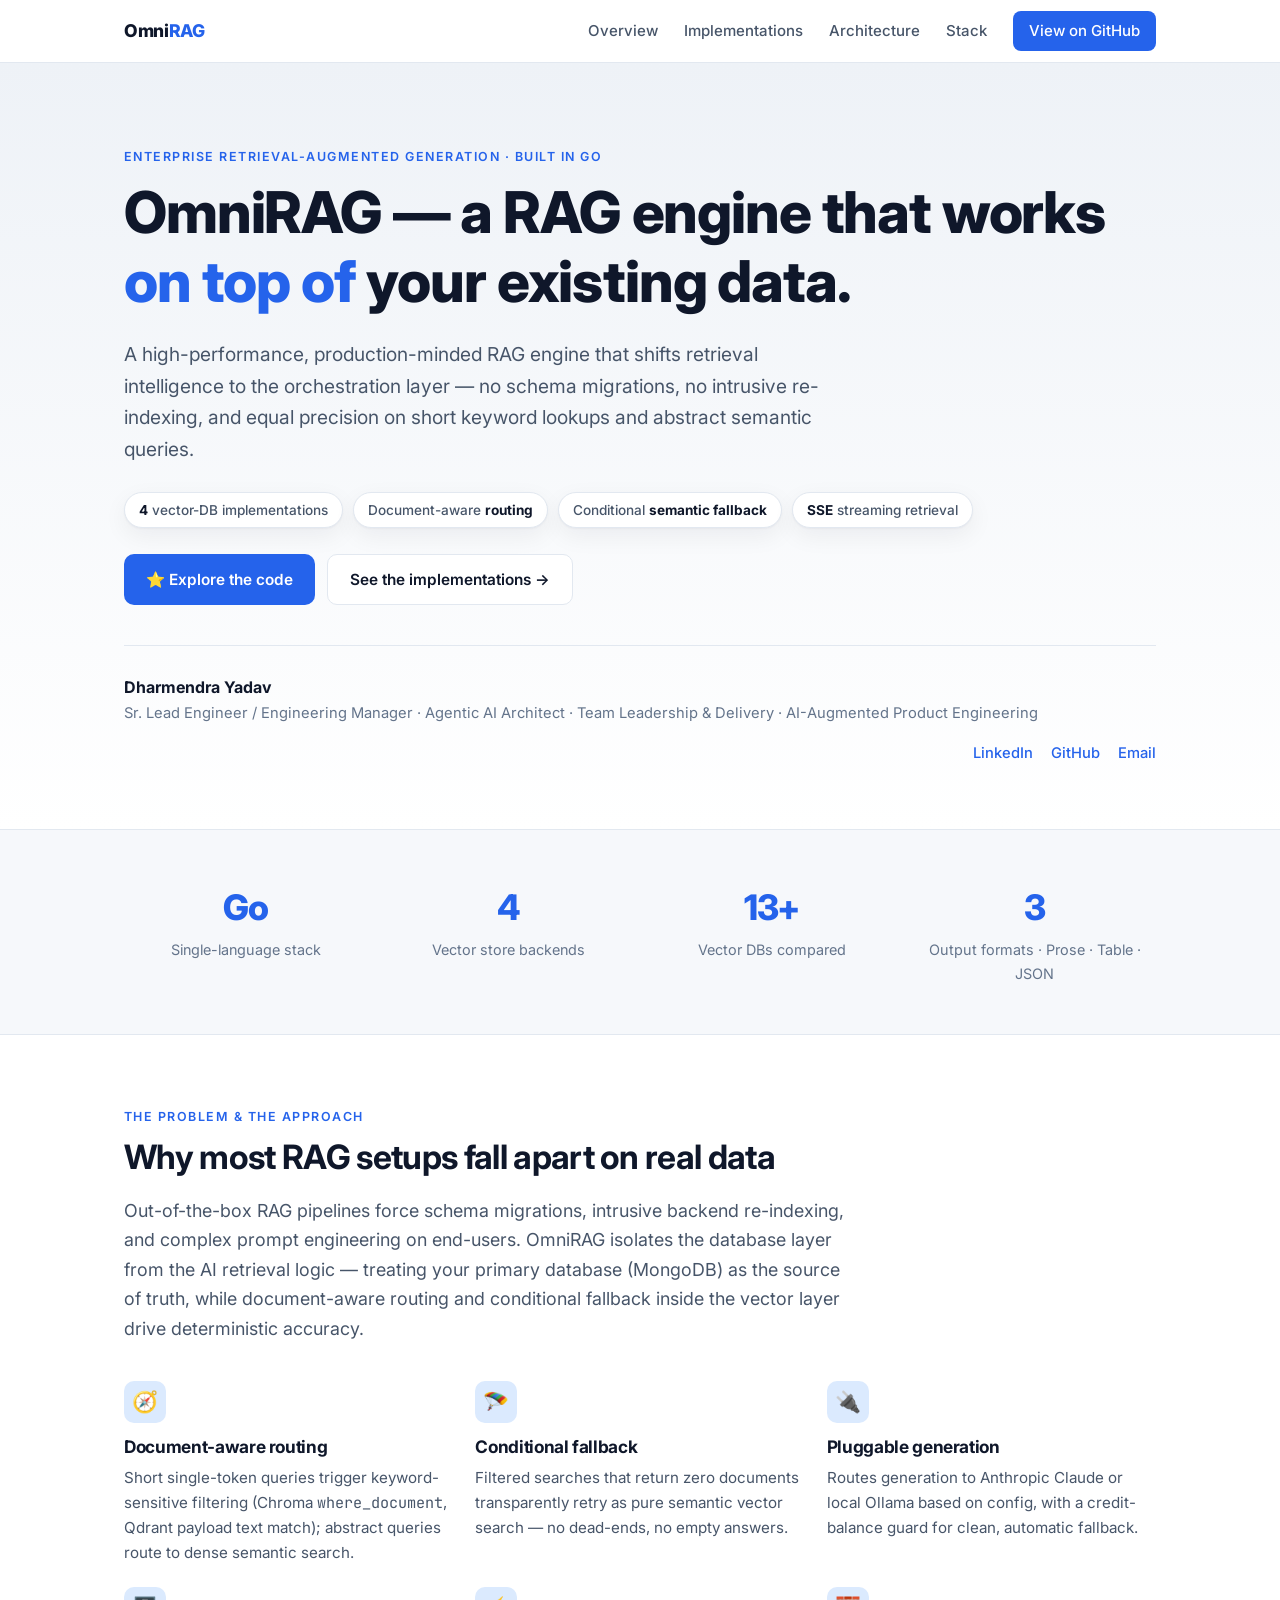
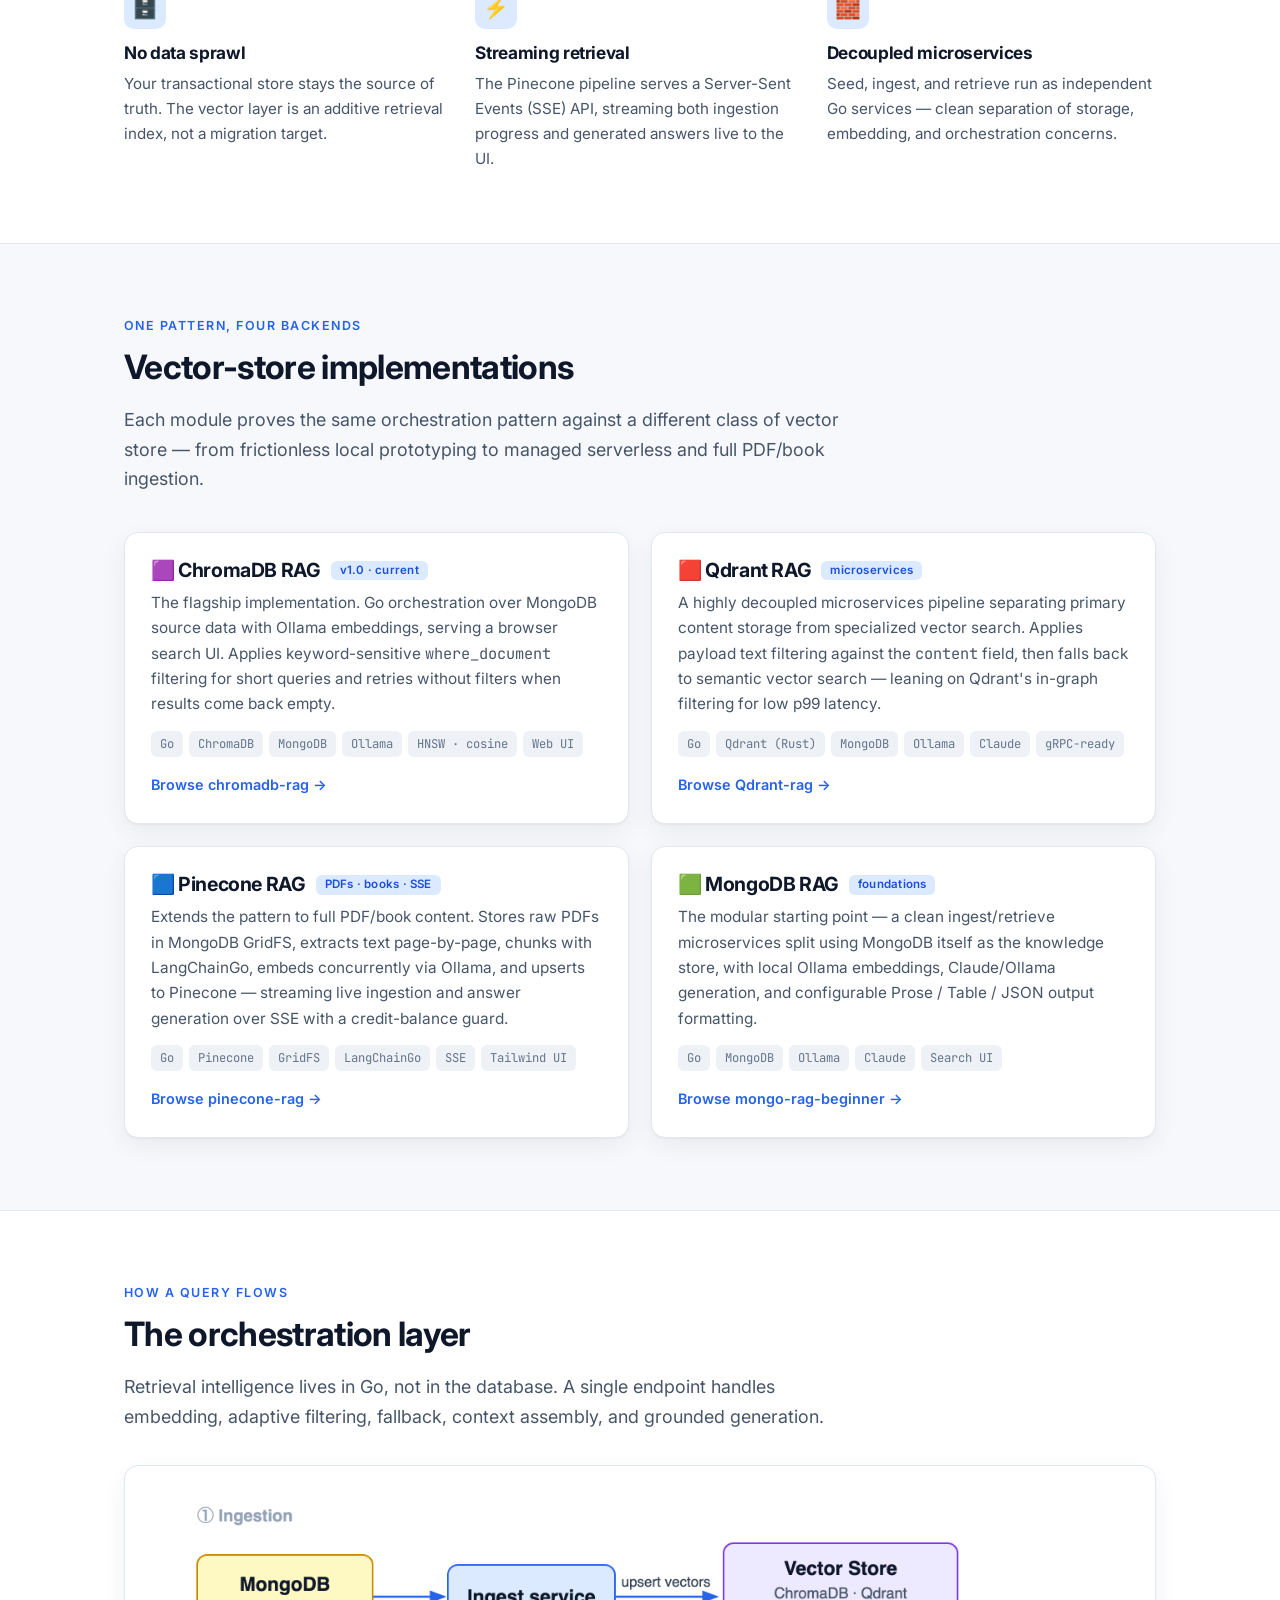
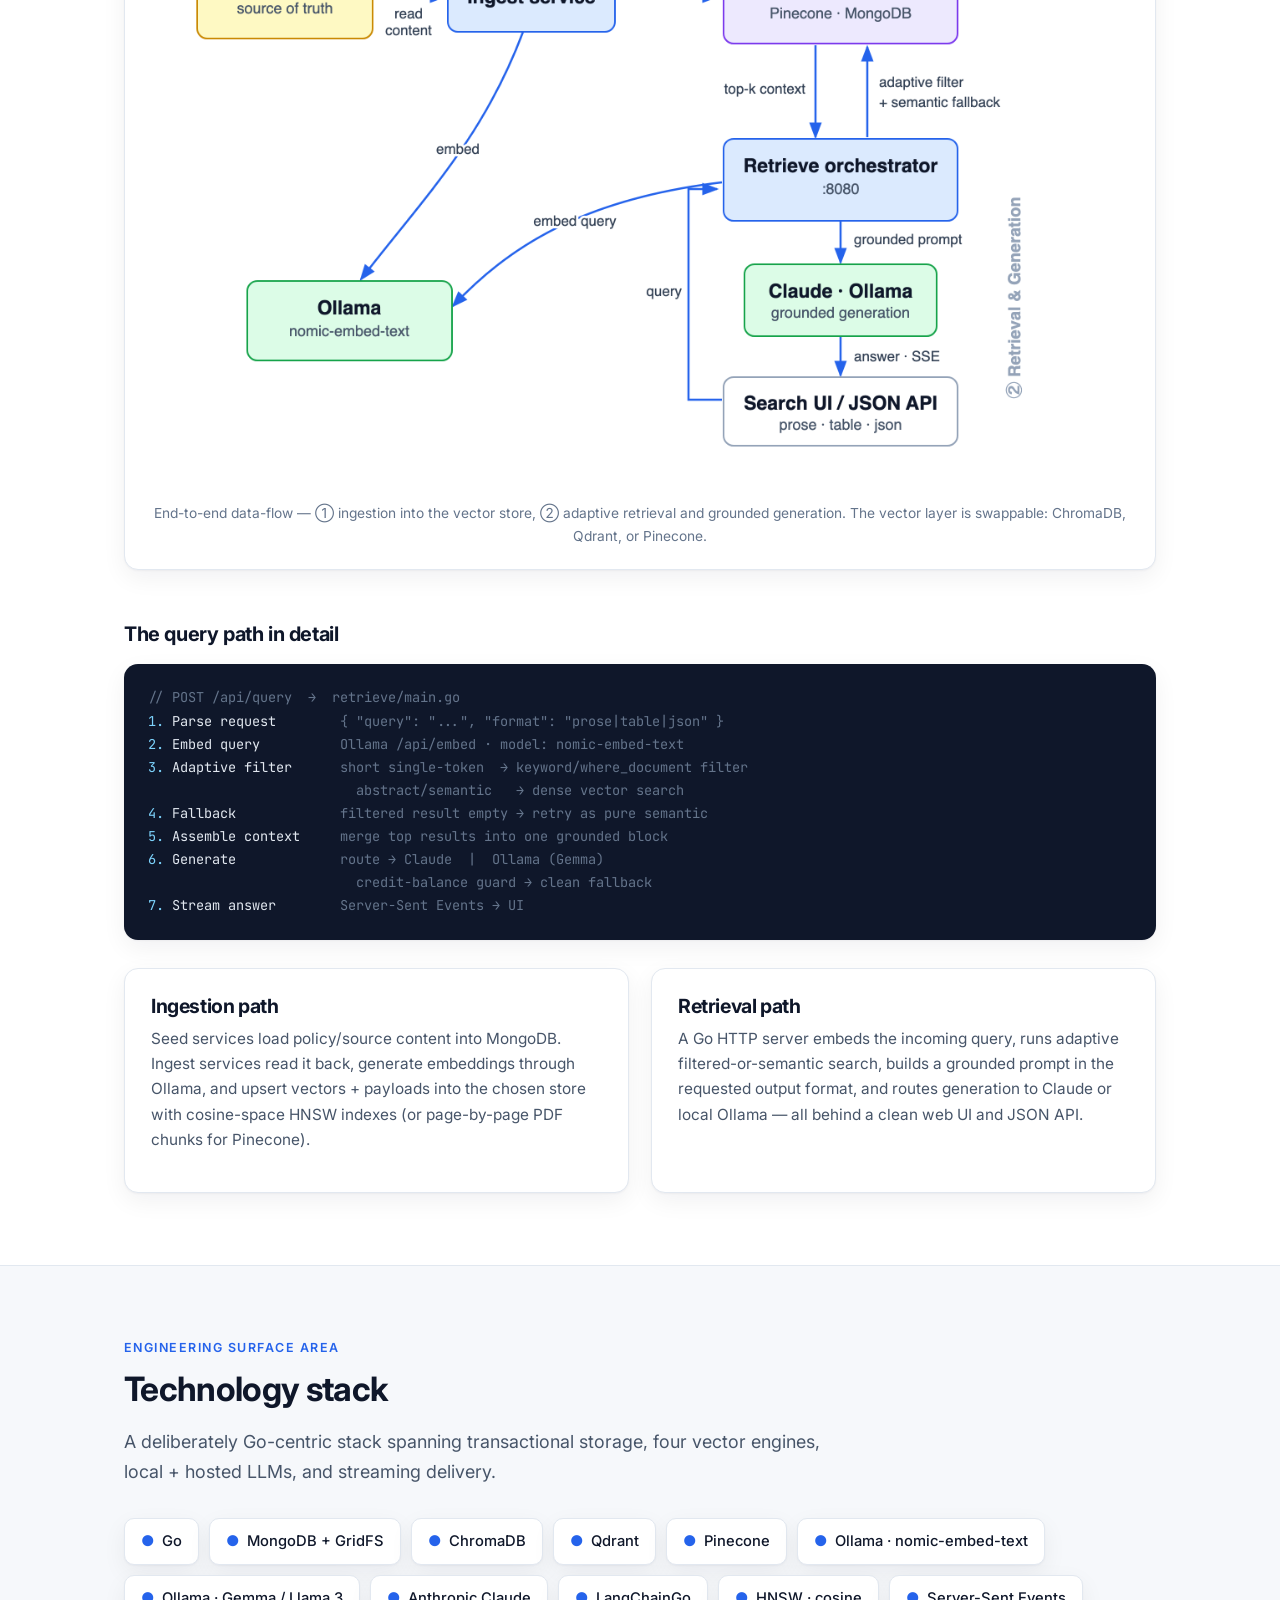
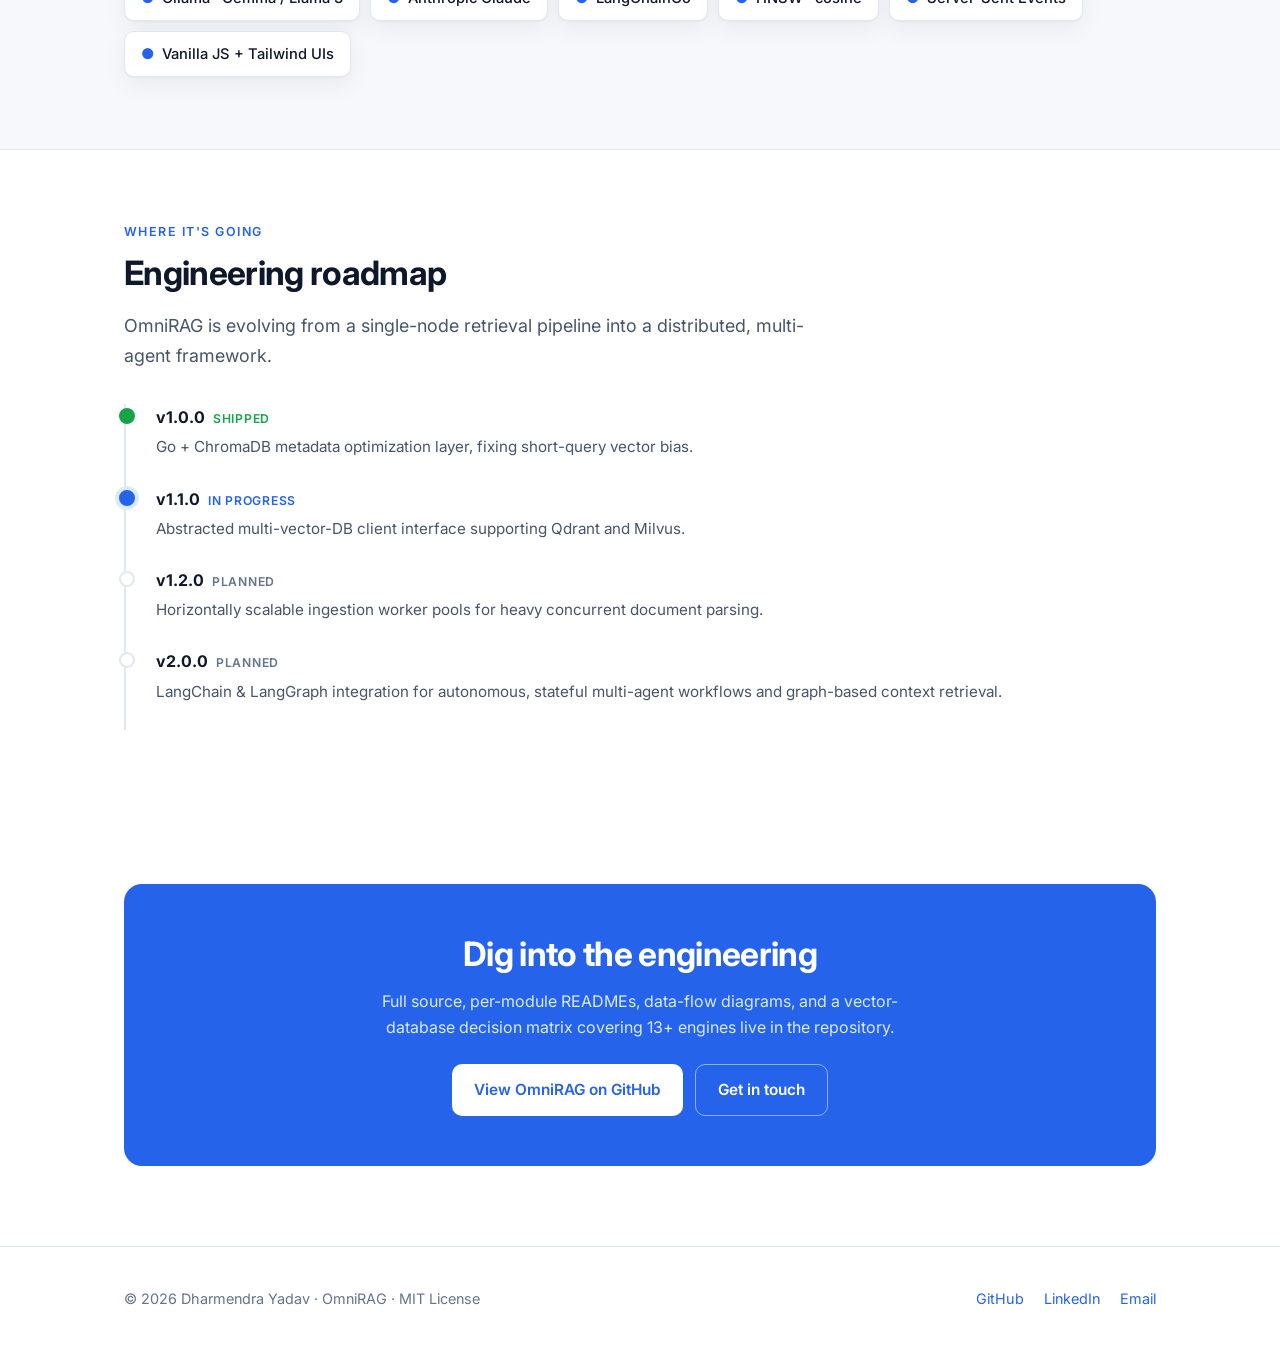
==== commit 2497b843: "docs: polish DFD label spacing; version OG image to bust LinkedIn cache Stack the 'read content' lab" ====
--- a/docs/index.html
+++ b/docs/index.html
@@ -188,7 +188,6 @@
       <a href="#overview">Overview</a>
       <a href="#implementations">Implementations</a>
       <a href="#architecture">Architecture</a>
-      <a href="#diagrams">Diagrams</a>
       <a href="#stack">Stack</a>
       <a class="nav-cta" href="https://github.com/dharmendrra/Omni-RAG" target="_blank" rel="noopener">View on GitHub</a>
     </nav>
@@ -368,44 +367,8 @@
   </div>
 </section>
 
-<!-- ===================== DIAGRAMS GALLERY ===================== -->
-<section id="diagrams" class="section-alt">
-  <div class="wrap">
-    <div class="eyebrow">Per-implementation</div>
-    <h2>Each backend's data-flow</h2>
-    <p class="lead">The same orchestration pattern, realized against four different vector stores. Each diagram traces that backend's real pipeline — collections, filters, embeddings, and ports.</p>
-
-    <div class="grid grid-2">
-      <figure class="figure" style="margin-top:0;">
-        <div class="figure-frame">
-          <img src="diagrams/chromadb.png" alt="ChromaDB RAG data-flow diagram" />
-          <figcaption><strong>ChromaDB</strong> — <code>where_document</code> keyword filter + semantic fallback</figcaption>
-        </div>
-      </figure>
-      <figure class="figure" style="margin-top:0;">
-        <div class="figure-frame">
-          <img src="diagrams/qdrant.png" alt="Qdrant RAG data-flow diagram" />
-          <figcaption><strong>Qdrant</strong> — payload text filter + semantic fallback (<code>points/search</code>)</figcaption>
-        </div>
-      </figure>
-      <figure class="figure" style="margin-top:0;">
-        <div class="figure-frame">
-          <img src="diagrams/pinecone.png" alt="Pinecone RAG data-flow diagram" />
-          <figcaption><strong>Pinecone</strong> — PDFs → GridFS → chunk/embed → upsert; retrieval streamed over SSE</figcaption>
-        </div>
-      </figure>
-      <figure class="figure" style="margin-top:0;">
-        <div class="figure-frame">
-          <img src="diagrams/mongodb.png" alt="MongoDB RAG data-flow diagram" />
-          <figcaption><strong>MongoDB</strong> — the database itself as the vector + knowledge store</figcaption>
-        </div>
-      </figure>
-    </div>
-  </div>
-</section>
-
 <!-- ===================== STACK ===================== -->
-<section id="stack">
+<section id="stack" class="section-alt">
   <div class="wrap">
     <div class="eyebrow">Engineering surface area</div>
     <h2>Technology stack</h2>
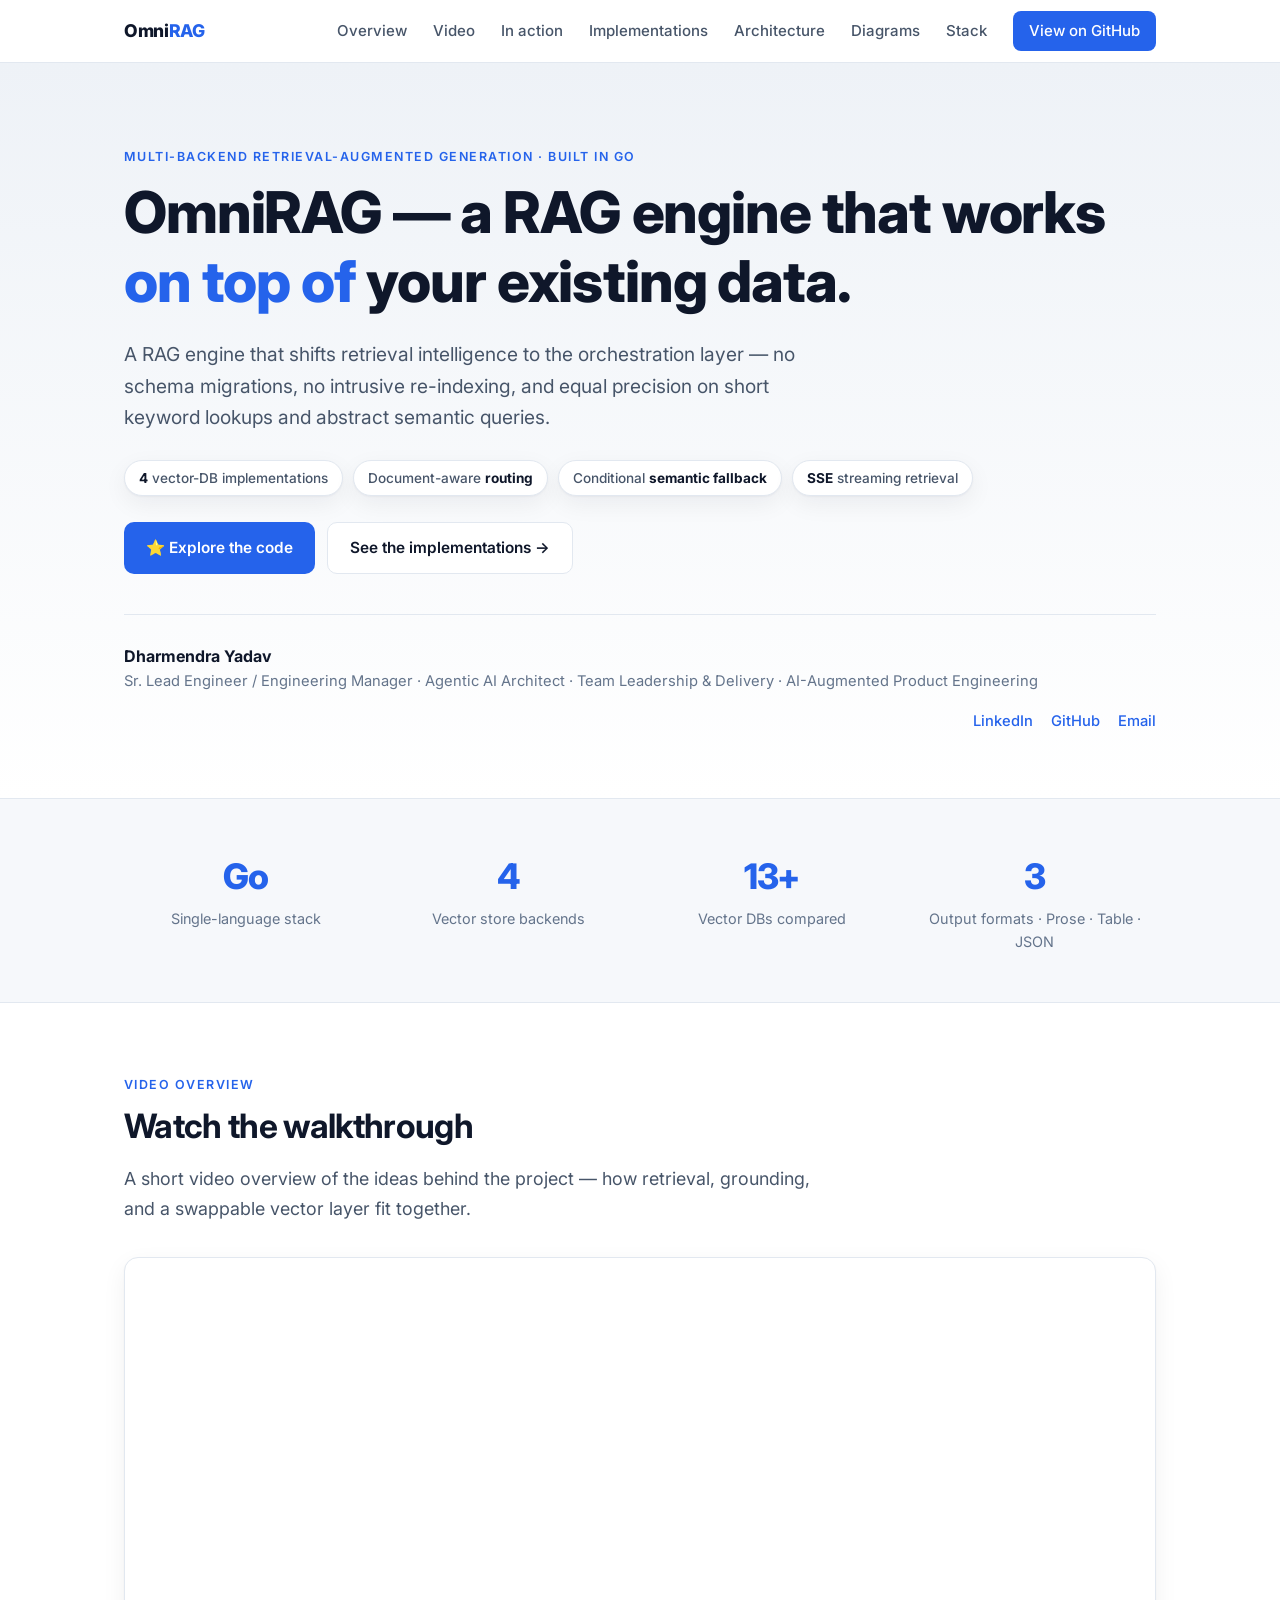
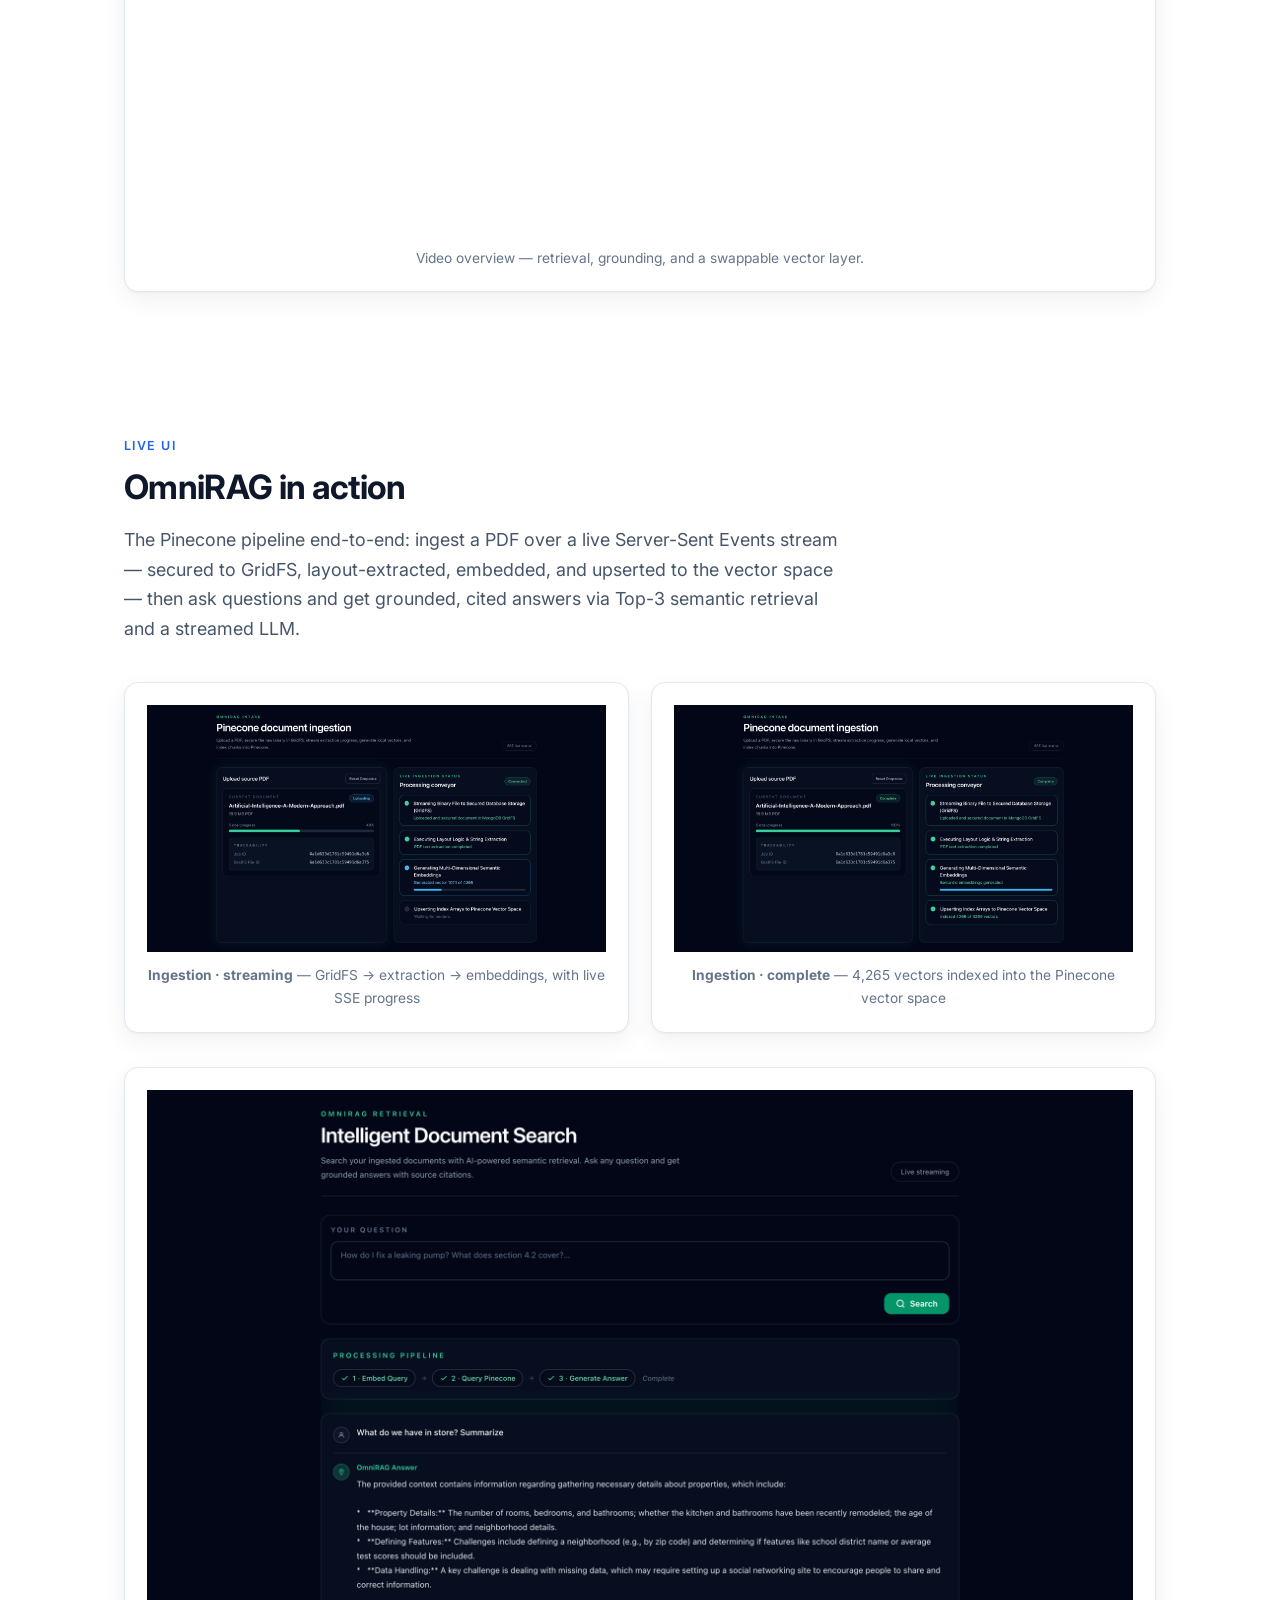
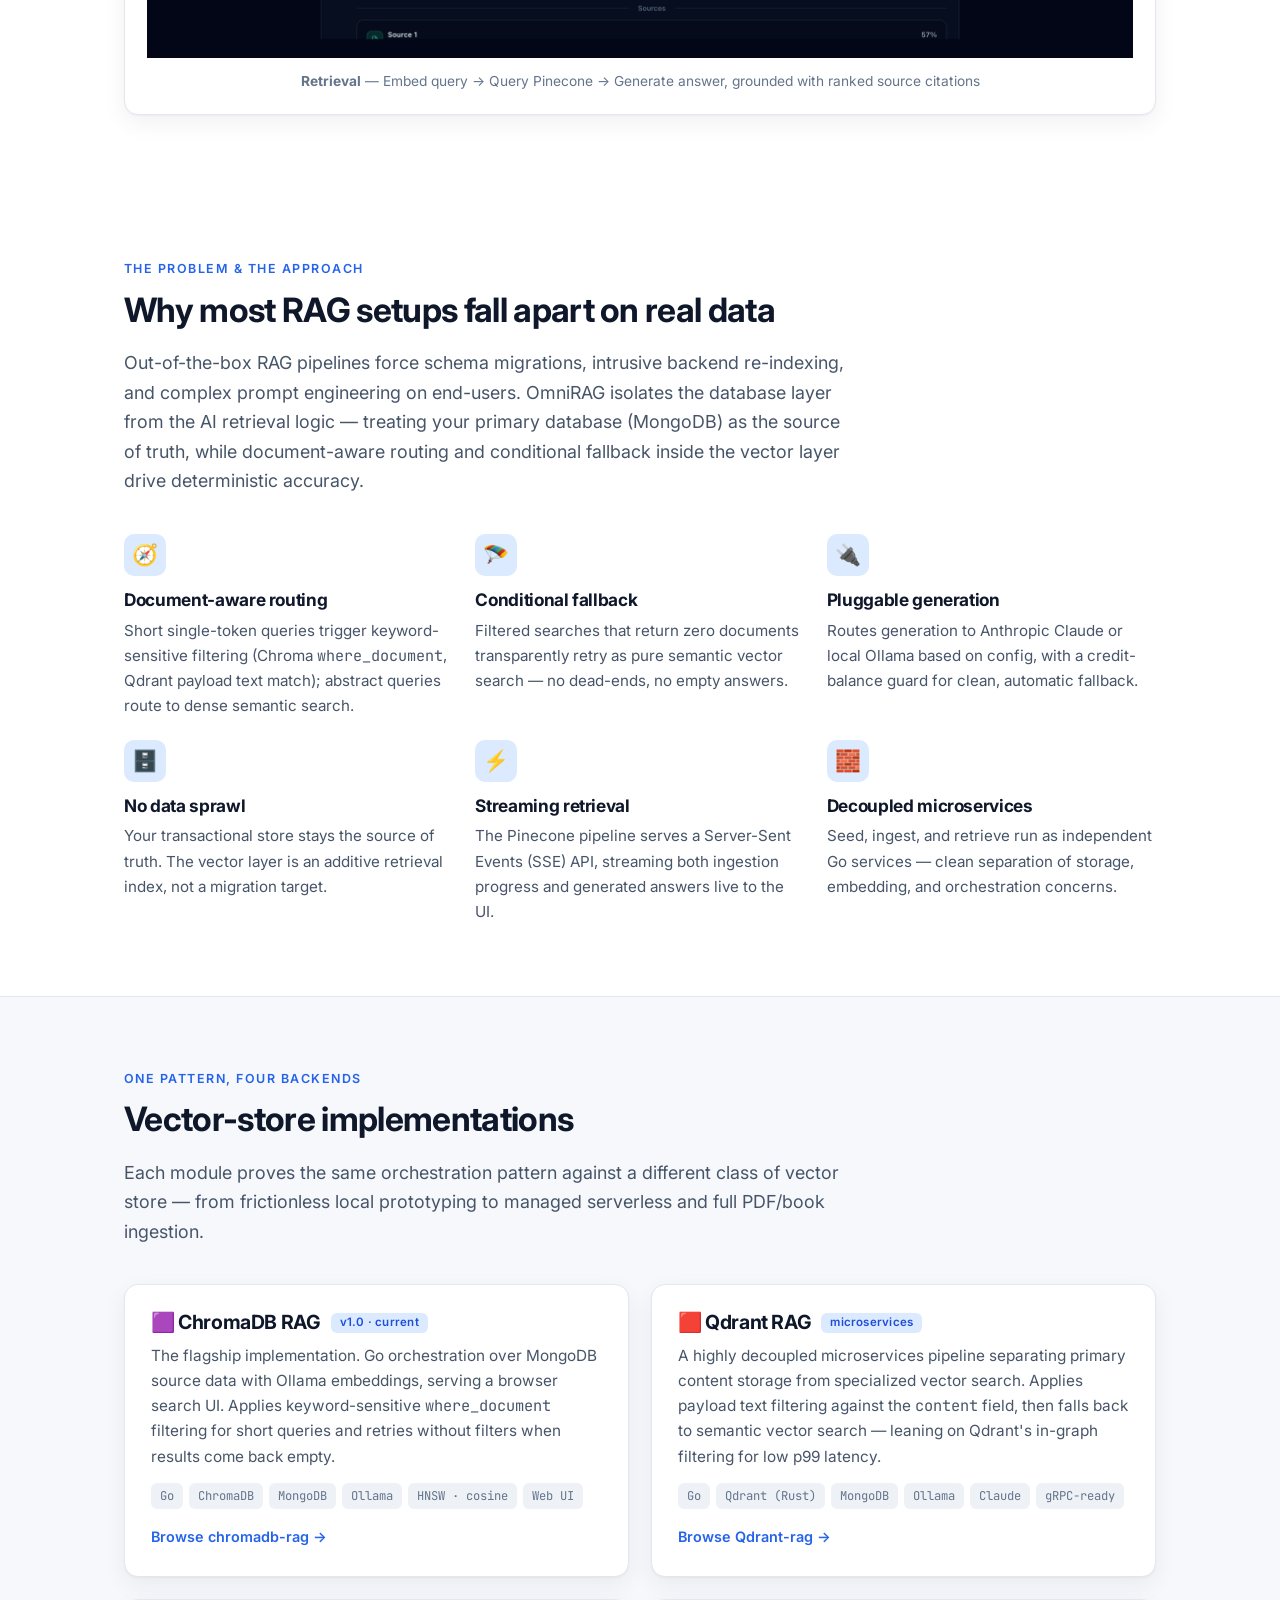
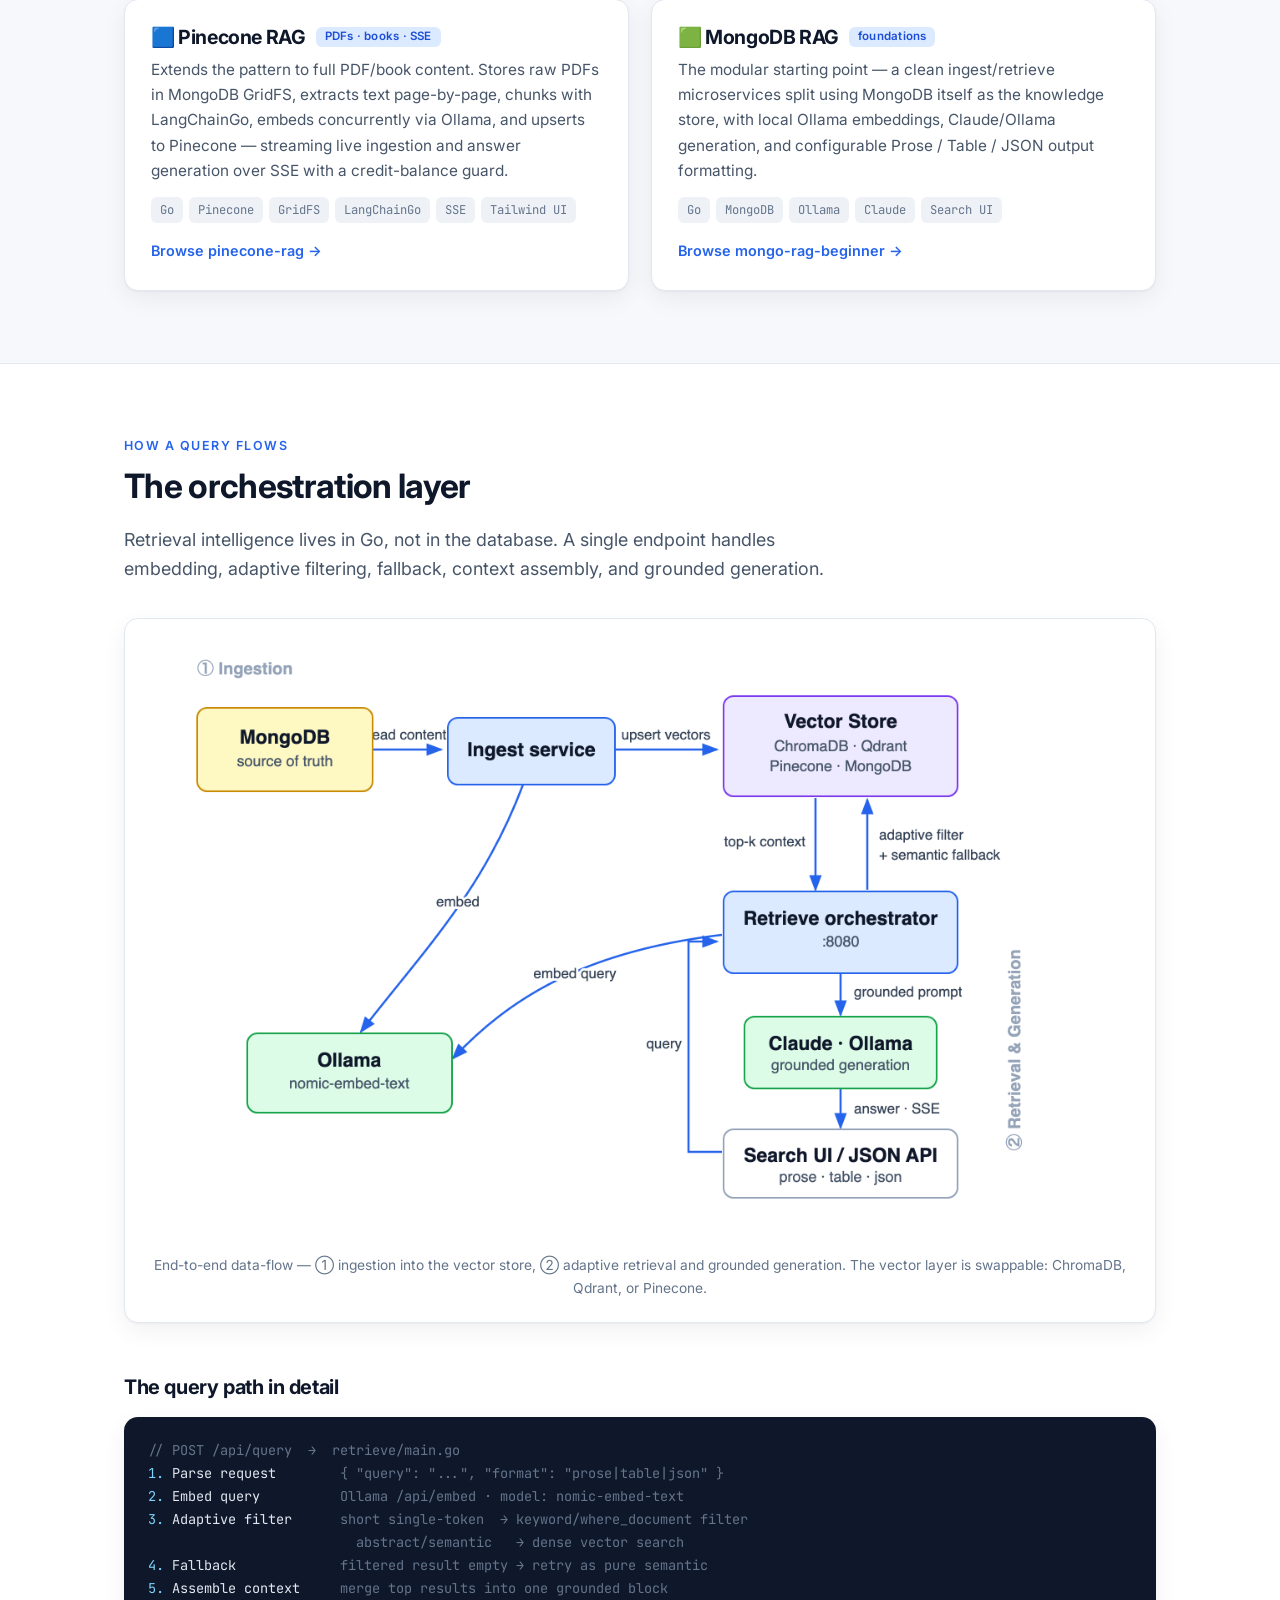
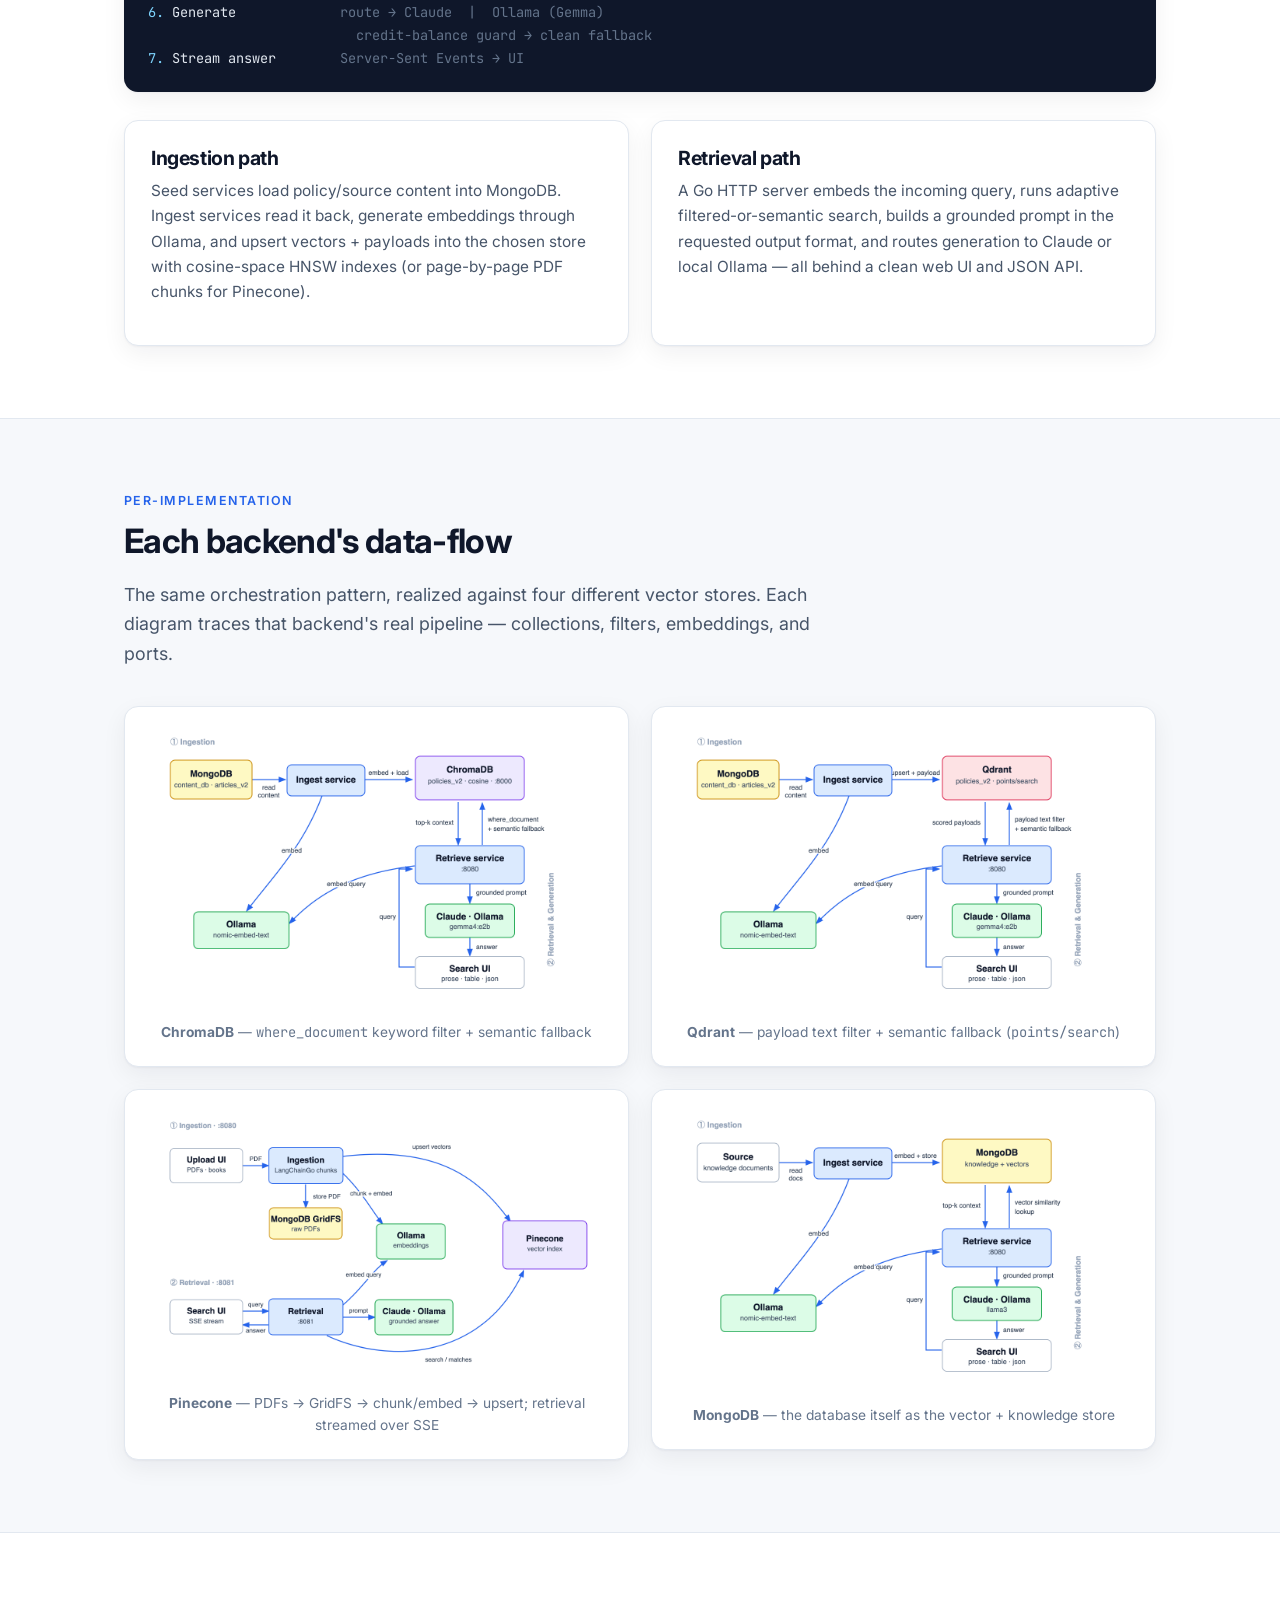
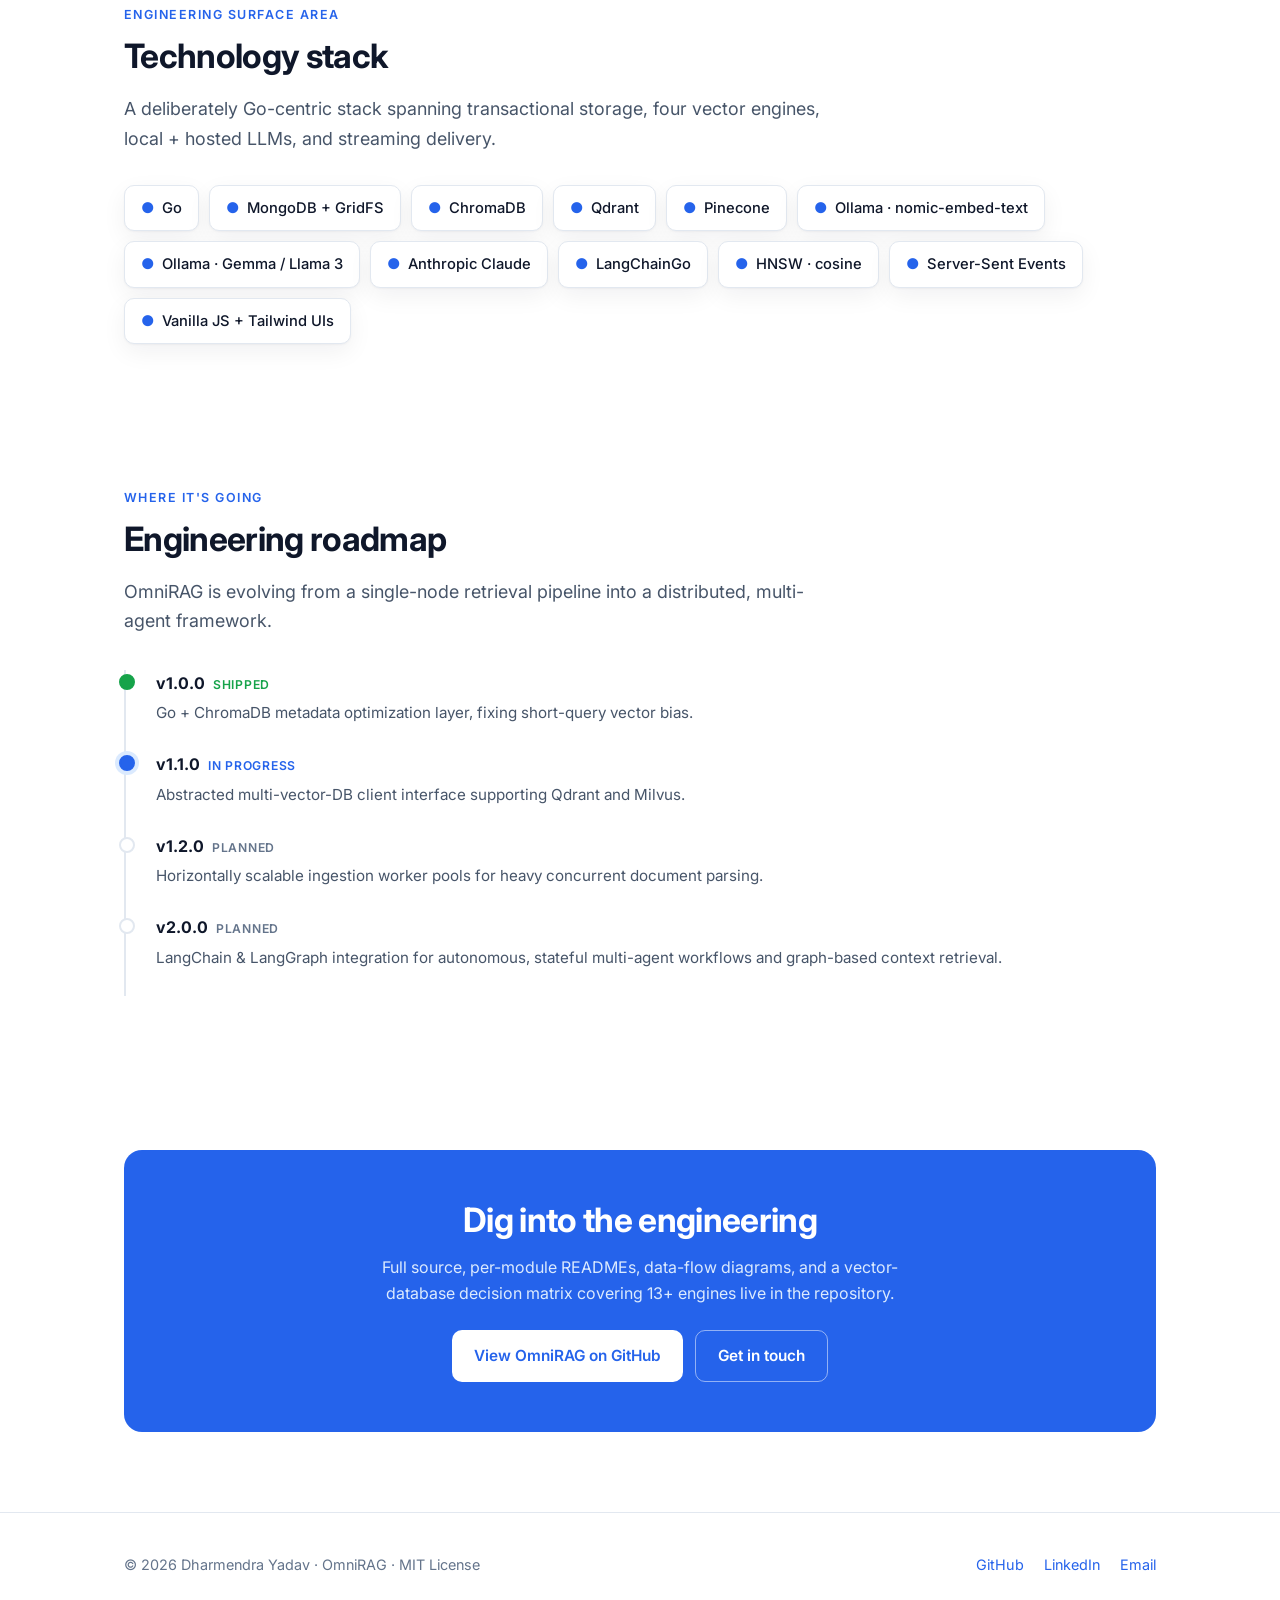
==== commit e6c29e04: "fix: update github profile link to dharmendrasdlt" ====
--- a/docs/index.html
+++ b/docs/index.html
@@ -3,12 +3,12 @@
 <head>
 <meta charset="UTF-8" />
 <meta name="viewport" content="width=device-width, initial-scale=1.0" />
-<title>OmniRAG — Enterprise Go RAG Engine</title>
-<meta name="description" content="OmniRAG: a high-performance, enterprise-grade Retrieval-Augmented Generation engine in Go. Multi-vector-database orchestration over ChromaDB, Qdrant, Pinecone and MongoDB." />
+<title>OmniRAG — Multi-Backend Go RAG Engine</title>
+<meta name="description" content="OmniRAG: a Retrieval-Augmented Generation engine in Go. Multi-vector-database orchestration over ChromaDB, Qdrant, Pinecone and MongoDB." />
 
 <!-- Open Graph / social preview -->
-<meta property="og:title" content="OmniRAG — Enterprise Go RAG Engine" />
-<meta property="og:description" content="A production-minded, multi-vector-DB RAG engine in Go. ChromaDB · Qdrant · Pinecone · MongoDB · Ollama · Claude." />
+<meta property="og:title" content="OmniRAG — Multi-Backend Go RAG Engine" />
+<meta property="og:description" content="A multi-vector-DB RAG engine in Go. ChromaDB · Qdrant · Pinecone · MongoDB · Ollama · Claude." />
 <meta property="og:type" content="website" />
 <meta property="og:url" content="https://dharmendrra.github.io/Omni-RAG/" />
 <meta property="og:image" content="https://dharmendrra.github.io/Omni-RAG/og-cover.png" />
@@ -16,7 +16,7 @@
 <meta property="og:image:height" content="1260" />
 <meta property="og:image:alt" content="OmniRAG end-to-end data-flow diagram — ingestion into a swappable vector store, then adaptive retrieval and grounded generation." />
 <meta name="twitter:card" content="summary_large_image" />
-<meta name="twitter:title" content="OmniRAG — Enterprise Go RAG Engine" />
+<meta name="twitter:title" content="OmniRAG — Multi-Backend Go RAG Engine" />
 <meta name="twitter:description" content="A multi-vector-DB RAG engine in Go. ChromaDB · Qdrant · Pinecone · MongoDB · Ollama · Claude." />
 <meta name="twitter:image" content="https://dharmendrra.github.io/Omni-RAG/og-cover.png" />
 
@@ -176,6 +176,20 @@
   footer { padding: 40px 0; border-top: 1px solid var(--border); color: var(--text-faint); font-size: .9rem; }
   .foot-inner { display: flex; flex-wrap: wrap; gap: 14px; justify-content: space-between; align-items: center; }
   .foot-links { display: flex; gap: 20px; }
+
+  /* Image lightbox */
+  .zoomable { cursor: zoom-in; }
+  .lightbox { position: fixed; inset: 0; z-index: 1000; display: none; align-items: center; justify-content: center; padding: 24px; background: rgba(10,12,16,0.92); -webkit-backdrop-filter: blur(4px); backdrop-filter: blur(4px); touch-action: none; }
+  .lightbox.is-open { display: flex; }
+  .lightbox__img { max-width: 95vw; max-height: 90vh; object-fit: contain; border-radius: 8px; box-shadow: 0 24px 70px rgba(0,0,0,0.55); transform-origin: center center; touch-action: none; cursor: grab; will-change: transform; user-select: none; -webkit-user-drag: none; }
+  .lightbox__close { position: fixed; top: 18px; right: 22px; width: 44px; height: 44px; border-radius: 50%; border: none; background: rgba(255,255,255,0.14); color: #fff; font-size: 28px; line-height: 1; cursor: pointer; display: flex; align-items: center; justify-content: center; transition: background 0.15s ease, transform 0.15s ease; }
+  .lightbox__close:hover { background: rgba(255,255,255,0.28); transform: scale(1.05); }
+  .lightbox__nav { position: fixed; top: 50%; transform: translateY(-50%); width: 48px; height: 48px; border-radius: 50%; border: none; background: rgba(255,255,255,0.14); color: #fff; display: flex; align-items: center; justify-content: center; cursor: pointer; transition: background 0.15s ease; z-index: 1; }
+  .lightbox__nav:hover { background: rgba(255,255,255,0.28); }
+  .lightbox__nav--prev { left: 22px; }
+  .lightbox__nav--next { right: 22px; }
+  @media (max-width: 600px) { .lightbox__nav { width: 40px; height: 40px; } .lightbox__nav--prev { left: 10px; } .lightbox__nav--next { right: 10px; } }
+  .lightbox__hint { position: fixed; bottom: 18px; left: 50%; transform: translateX(-50%); color: rgba(255,255,255,0.6); font-size: 0.78rem; letter-spacing: 0.02em; pointer-events: none; text-align: center; padding: 0 16px; }
 </style>
 </head>
 <body>
@@ -186,8 +200,11 @@
     <div class="brand">Omni<span>RAG</span></div>
     <nav class="nav-links">
       <a href="#overview">Overview</a>
+      <a href="#video">Video</a>
+      <a href="#in-action">In action</a>
       <a href="#implementations">Implementations</a>
       <a href="#architecture">Architecture</a>
+      <a href="#diagrams">Diagrams</a>
       <a href="#stack">Stack</a>
       <a class="nav-cta" href="https://github.com/dharmendrra/Omni-RAG" target="_blank" rel="noopener">View on GitHub</a>
     </nav>
@@ -197,9 +214,9 @@
 <!-- ===================== HERO ===================== -->
 <section class="hero">
   <div class="wrap">
-    <div class="eyebrow">Enterprise Retrieval-Augmented Generation · Built in Go</div>
+    <div class="eyebrow">Multi-Backend Retrieval-Augmented Generation · Built in Go</div>
     <h1>OmniRAG — a RAG engine that works <span class="accent">on top of</span> your existing data.</h1>
-    <p class="tagline">A high-performance, production-minded RAG engine that shifts retrieval intelligence to the orchestration layer — no schema migrations, no intrusive re-indexing, and equal precision on short keyword lookups and abstract semantic queries.</p>
+    <p class="tagline">A RAG engine that shifts retrieval intelligence to the orchestration layer — no schema migrations, no intrusive re-indexing, and equal precision on short keyword lookups and abstract semantic queries.</p>
 
     <div class="hero-badges">
       <span class="pill"><strong>4</strong>&nbsp;vector-DB implementations</span>
@@ -220,7 +237,7 @@
       </div>
       <div class="author-links">
         <a href="https://www.linkedin.com/in/dharmendra-yadav-20b9a017/" target="_blank" rel="noopener">LinkedIn</a>
-        <a href="https://github.com/dharmendrra" target="_blank" rel="noopener">GitHub</a>
+        <a href="https://github.com/dharmendrasdlt" target="_blank" rel="noopener">GitHub</a>
         <a href="mailto:dharmendra.4real@gmail.com">Email</a>
       </div>
     </div>
@@ -236,6 +253,61 @@
       <div class="stat"><div class="num">13+</div><div class="label">Vector DBs compared</div></div>
       <div class="stat"><div class="num">3</div><div class="label">Output formats · Prose · Table · JSON</div></div>
     </div>
+  </div>
+</section>
+
+<!-- ===================== VIDEO ===================== -->
+<section id="video">
+  <div class="wrap">
+    <div class="eyebrow">Video overview</div>
+    <h2>Watch the walkthrough</h2>
+    <p class="lead">A short video overview of the ideas behind the project — how retrieval, grounding, and a swappable vector layer fit together.</p>
+
+    <figure class="figure">
+      <div class="figure-frame">
+        <div style="position:relative; width:100%; padding-top:56.25%;">
+          <iframe style="position:absolute; inset:0; width:100%; height:100%; border:0; border-radius:8px;"
+            src="https://www.youtube.com/embed/4HXoVx1ZZU4"
+            title="OmniRAG — video overview"
+            loading="lazy"
+            allow="accelerometer; autoplay; clipboard-write; encrypted-media; gyroscope; picture-in-picture; web-share"
+            referrerpolicy="strict-origin-when-cross-origin"
+            allowfullscreen></iframe>
+        </div>
+        <figcaption>Video overview — retrieval, grounding, and a swappable vector layer.</figcaption>
+      </div>
+    </figure>
+  </div>
+</section>
+
+<!-- ===================== IN ACTION ===================== -->
+<section id="in-action">
+  <div class="wrap">
+    <div class="eyebrow">Live UI</div>
+    <h2>OmniRAG in action</h2>
+    <p class="lead">The Pinecone pipeline end-to-end: ingest a PDF over a live Server-Sent Events stream — secured to GridFS, layout-extracted, embedded, and upserted to the vector space — then ask questions and get grounded, cited answers via Top-3 semantic retrieval and a streamed LLM.</p>
+
+    <div class="grid grid-2">
+      <figure class="figure" style="margin-top:0;">
+        <div class="figure-frame">
+          <img src="screenshots/ingest-running.png" alt="OmniRAG ingestion in progress — streaming embeddings into Pinecone" loading="lazy" />
+          <figcaption><strong>Ingestion · streaming</strong> — GridFS → extraction → embeddings, with live SSE progress</figcaption>
+        </div>
+      </figure>
+      <figure class="figure" style="margin-top:0;">
+        <div class="figure-frame">
+          <img src="screenshots/ingest-complete.png" alt="OmniRAG ingestion complete — 4,265 vectors indexed into Pinecone" loading="lazy" />
+          <figcaption><strong>Ingestion · complete</strong> — 4,265 vectors indexed into the Pinecone vector space</figcaption>
+        </div>
+      </figure>
+    </div>
+
+    <figure class="figure">
+      <div class="figure-frame">
+        <img src="screenshots/retrieval.png" alt="OmniRAG intelligent document search — semantic retrieval with a grounded, cited answer" loading="lazy" />
+        <figcaption><strong>Retrieval</strong> — Embed query → Query Pinecone → Generate answer, grounded with ranked source citations</figcaption>
+      </div>
+    </figure>
   </div>
 </section>
 
@@ -367,8 +439,44 @@
   </div>
 </section>
 
+<!-- ===================== DIAGRAMS GALLERY ===================== -->
+<section id="diagrams" class="section-alt">
+  <div class="wrap">
+    <div class="eyebrow">Per-implementation</div>
+    <h2>Each backend's data-flow</h2>
+    <p class="lead">The same orchestration pattern, realized against four different vector stores. Each diagram traces that backend's real pipeline — collections, filters, embeddings, and ports.</p>
+
+    <div class="grid grid-2">
+      <figure class="figure" style="margin-top:0;">
+        <div class="figure-frame">
+          <img src="diagrams/chromadb.png" alt="ChromaDB RAG data-flow diagram" />
+          <figcaption><strong>ChromaDB</strong> — <code>where_document</code> keyword filter + semantic fallback</figcaption>
+        </div>
+      </figure>
+      <figure class="figure" style="margin-top:0;">
+        <div class="figure-frame">
+          <img src="diagrams/qdrant.png" alt="Qdrant RAG data-flow diagram" />
+          <figcaption><strong>Qdrant</strong> — payload text filter + semantic fallback (<code>points/search</code>)</figcaption>
+        </div>
+      </figure>
+      <figure class="figure" style="margin-top:0;">
+        <div class="figure-frame">
+          <img src="diagrams/pinecone.png" alt="Pinecone RAG data-flow diagram" />
+          <figcaption><strong>Pinecone</strong> — PDFs → GridFS → chunk/embed → upsert; retrieval streamed over SSE</figcaption>
+        </div>
+      </figure>
+      <figure class="figure" style="margin-top:0;">
+        <div class="figure-frame">
+          <img src="diagrams/mongodb.png" alt="MongoDB RAG data-flow diagram" />
+          <figcaption><strong>MongoDB</strong> — the database itself as the vector + knowledge store</figcaption>
+        </div>
+      </figure>
+    </div>
+  </div>
+</section>
+
 <!-- ===================== STACK ===================== -->
-<section id="stack" class="section-alt">
+<section id="stack">
   <div class="wrap">
     <div class="eyebrow">Engineering surface area</div>
     <h2>Technology stack</h2>
@@ -444,5 +552,6 @@
 </footer>
 
 <script>document.getElementById('year').textContent = new Date().getFullYear();</script>
+<script src="lightbox.js"></script>
 </body>
 </html>
